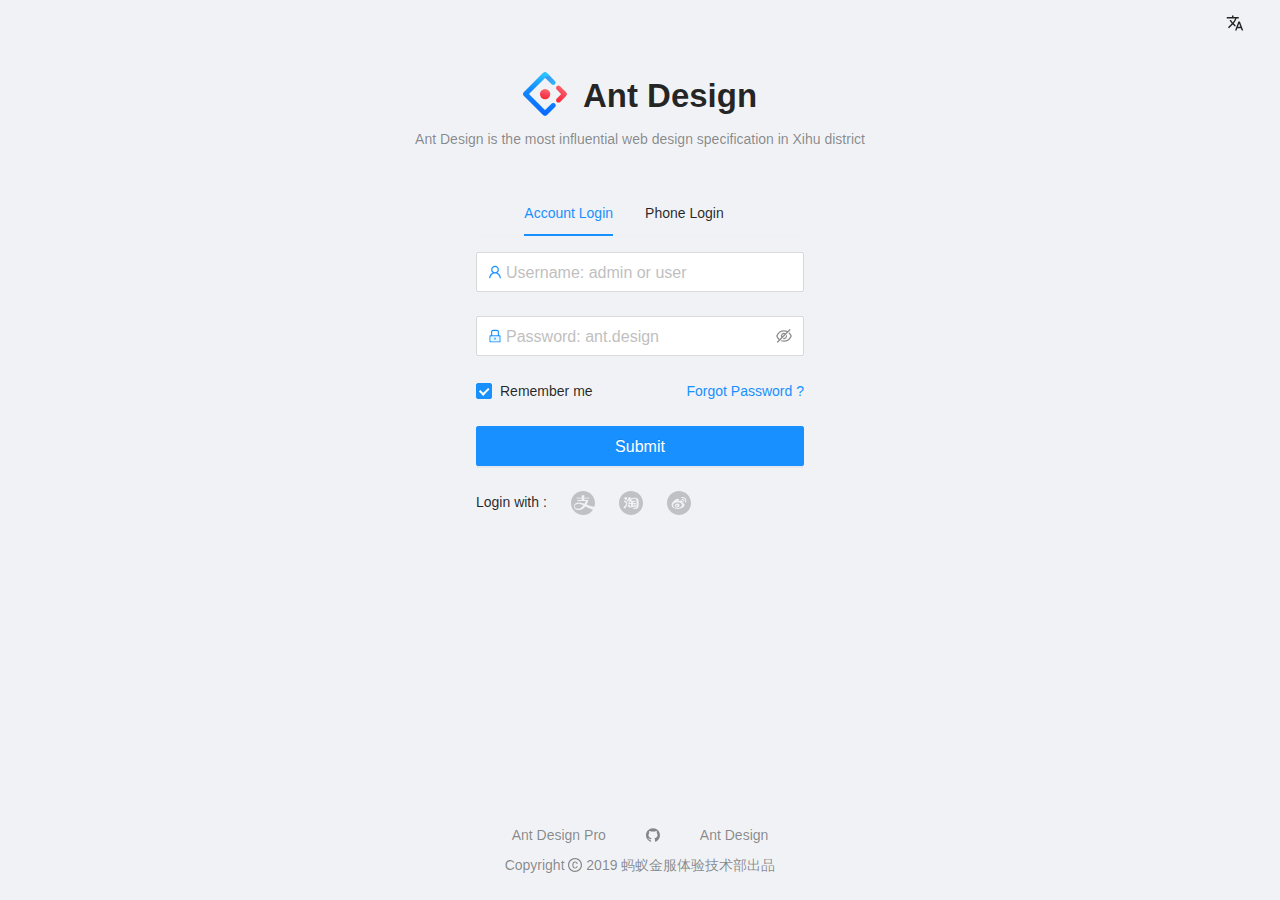
==== list/index.html @ b3211881 "save" ====
<!DOCTYPE html>
<html lang="en">
  <head>
    <meta charset="UTF-8" />
    <meta http-equiv="X-UA-Compatible" content="IE=edge" />
    <meta
      name="keywords"
      content="antd,umi,umijs,ant design,脚手架,布局, Ant Design,项目,Pro,admin,控制台,主页,开箱即用,中后台,解决方案,组件库"
    />
    <meta
      name="description"
      content="
    An out-of-box UI solution for enterprise applications as a React boilerplate."
    />
    <meta
      name="description"
      content="
      开箱即用的中台前端/设计解决方案。"
    />
    <meta
      name="viewport"
      content="width=device-width, initial-scale=1.0, maximum-scale=1.0, user-scalable=0"
    />
    <title>Ant Design Pro</title>
    <link rel="icon" href="/favicon.ico" type="image/x-icon" />
    <link rel="stylesheet" href="/umi.a75279a7.css" />
    <script>
      window.routerBase = "/";
    </script>
    <script>
      //! umi version: 3.2.28
    </script>
  </head>
  <body>
    <noscript>Out-of-the-box mid-stage front/design solution!</noscript>
    <div id="root">
      <style>
        html,
        body,
        #root {
          height: 100%;
          margin: 0;
          padding: 0;
        }
        #root {
          background-image: url("/home_bg.png");
          background-repeat: no-repeat;
          background-size: 100% auto;
        }
        .page-loading-warp {
          display: flex;
          align-items: center;
          justify-content: center;
          padding: 98px;
        }
        .ant-spin {
          position: absolute;
          display: none;
          -webkit-box-sizing: border-box;
          box-sizing: border-box;
          margin: 0;
          padding: 0;
          color: rgba(0, 0, 0, 0.65);
          color: #1890ff;
          font-size: 14px;
          font-variant: tabular-nums;
          line-height: 1.5;
          text-align: center;
          list-style: none;
          opacity: 0;
          -webkit-transition: -webkit-transform 0.3s
            cubic-bezier(0.78, 0.14, 0.15, 0.86);
          transition: -webkit-transform 0.3s
            cubic-bezier(0.78, 0.14, 0.15, 0.86);
          transition: transform 0.3s cubic-bezier(0.78, 0.14, 0.15, 0.86);
          transition: transform 0.3s cubic-bezier(0.78, 0.14, 0.15, 0.86),
            -webkit-transform 0.3s cubic-bezier(0.78, 0.14, 0.15, 0.86);
          -webkit-font-feature-settings: "tnum";
          font-feature-settings: "tnum";
        }

        .ant-spin-spinning {
          position: static;
          display: inline-block;
          opacity: 1;
        }

        .ant-spin-dot {
          position: relative;
          display: inline-block;
          width: 20px;
          height: 20px;
          font-size: 20px;
        }

        .ant-spin-dot-item {
          position: absolute;
          display: block;
          width: 9px;
          height: 9px;
          background-color: #1890ff;
          border-radius: 100%;
          -webkit-transform: scale(0.75);
          -ms-transform: scale(0.75);
          transform: scale(0.75);
          -webkit-transform-origin: 50% 50%;
          -ms-transform-origin: 50% 50%;
          transform-origin: 50% 50%;
          opacity: 0.3;
          -webkit-animation: antspinmove 1s infinite linear alternate;
          animation: antSpinMove 1s infinite linear alternate;
        }

        .ant-spin-dot-item:nth-child(1) {
          top: 0;
          left: 0;
        }

        .ant-spin-dot-item:nth-child(2) {
          top: 0;
          right: 0;
          -webkit-animation-delay: 0.4s;
          animation-delay: 0.4s;
        }

        .ant-spin-dot-item:nth-child(3) {
          right: 0;
          bottom: 0;
          -webkit-animation-delay: 0.8s;
          animation-delay: 0.8s;
        }

        .ant-spin-dot-item:nth-child(4) {
          bottom: 0;
          left: 0;
          -webkit-animation-delay: 1.2s;
          animation-delay: 1.2s;
        }

        .ant-spin-dot-spin {
          -webkit-transform: rotate(45deg);
          -ms-transform: rotate(45deg);
          transform: rotate(45deg);
          -webkit-animation: antrotate 1.2s infinite linear;
          animation: antRotate 1.2s infinite linear;
        }

        .ant-spin-lg .ant-spin-dot {
          width: 32px;
          height: 32px;
          font-size: 32px;
        }

        .ant-spin-lg .ant-spin-dot i {
          width: 14px;
          height: 14px;
        }

        @media all and (-ms-high-contrast: none), (-ms-high-contrast: active) {
          .ant-spin-blur {
            background: #fff;
            opacity: 0.5;
          }
        }

        @-webkit-keyframes antSpinMove {
          to {
            opacity: 1;
          }
        }

        @keyframes antSpinMove {
          to {
            opacity: 1;
          }
        }

        @-webkit-keyframes antRotate {
          to {
            -webkit-transform: rotate(405deg);
            transform: rotate(405deg);
          }
        }

        @keyframes antRotate {
          to {
            -webkit-transform: rotate(405deg);
            transform: rotate(405deg);
          }
        }
      </style>
      <div
        style="
          display: flex;
          flex-direction: column;
          align-items: center;
          justify-content: center;
          height: 100%;
          min-height: 420px;
        "
      >
        <img src="/pro_icon.svg" alt="logo" width="256" />
        <div class="page-loading-warp">
          <div class="ant-spin ant-spin-lg ant-spin-spinning">
            <span class="ant-spin-dot ant-spin-dot-spin"
              ><i class="ant-spin-dot-item"></i><i class="ant-spin-dot-item"></i
              ><i class="ant-spin-dot-item"></i><i class="ant-spin-dot-item"></i
            ></span>
          </div>
        </div>
        <div
          style="display: flex; align-items: center; justify-content: center"
        >
          <img
            src="https://gw.alipayobjects.com/zos/rmsportal/KDpgvguMpGfqaHPjicRK.svg"
            width="32"
            style="margin-right: 8px"
          />
          Ant Design
        </div>
      </div>
    </div>

    <script src="/umi.0ad097ff.js"></script>
  </body>
</html>
---- umi.a75279a7.css ----
[class*=ant-]::-ms-clear,[class*=ant-] input::-ms-clear,[class*=ant-] input::-ms-reveal,[class^=ant-]::-ms-clear,[class^=ant-] input::-ms-clear,[class^=ant-] input::-ms-reveal{display:none}[class*=ant-],[class*=ant-] *,[class*=ant-] :after,[class*=ant-] :before,[class^=ant-],[class^=ant-] *,[class^=ant-] :after,[class^=ant-] :before{box-sizing:border-box}body,html{width:100%;height:100%}input::-ms-clear,input::-ms-reveal{display:none}*,:after,:before{box-sizing:border-box}html{font-family:sans-serif;line-height:1.15;-webkit-text-size-adjust:100%;-ms-text-size-adjust:100%;-ms-overflow-style:scrollbar;-webkit-tap-highlight-color:rgba(0,0,0,0)}@-ms-viewport{width:device-width}body{margin:0;color:rgba(0,0,0,.85);font-size:14px;font-family:-apple-system,BlinkMacSystemFont,"Segoe UI",Roboto,"Helvetica Neue",Arial,"Noto Sans",sans-serif,"Apple Color Emoji","Segoe UI Emoji","Segoe UI Symbol","Noto Color Emoji";font-variant:tabular-nums;line-height:1.5715;background-color:#fff;font-feature-settings:"tnum","tnum"}[tabindex="-1"]:focus{outline:none!important}hr{box-sizing:content-box;height:0;overflow:visible}h1,h2,h3,h4,h5,h6{margin-top:0;margin-bottom:.5em;color:rgba(0,0,0,.85);font-weight:500}p{margin-top:0;margin-bottom:1em}abbr[data-original-title],abbr[title]{text-decoration:underline;-webkit-text-decoration:underline dotted;text-decoration:underline dotted;border-bottom:0;cursor:help}address{margin-bottom:1em;font-style:normal;line-height:inherit}input[type=number],input[type=password],input[type=text],textarea{-webkit-appearance:none}dl,ol,ul{margin-top:0;margin-bottom:1em}ol ol,ol ul,ul ol,ul ul{margin-bottom:0}dt{font-weight:500}dd{margin-bottom:.5em;margin-left:0}blockquote{margin:0 0 1em}dfn{font-style:italic}b,strong{font-weight:bolder}small{font-size:80%}sub,sup{position:relative;font-size:75%;line-height:0;vertical-align:baseline}sub{bottom:-.25em}sup{top:-.5em}a{color:#1890ff;text-decoration:none;background-color:transparent;outline:none;cursor:pointer;transition:color .3s;-webkit-text-decoration-skip:objects}a:hover{color:#40a9ff}a:active{color:#096dd9}a:active,a:hover{text-decoration:none;outline:0}a:focus{text-decoration:none;outline:0}a[disabled]{color:rgba(0,0,0,.25);cursor:not-allowed;pointer-events:none}code,kbd,pre,samp{font-size:1em;font-family:"SFMono-Regular",Consolas,"Liberation Mono",Menlo,Courier,monospace}pre{margin-top:0;margin-bottom:1em;overflow:auto}figure{margin:0 0 1em}img{vertical-align:middle;border-style:none}svg:not(:root){overflow:hidden}[role=button],a,area,button,input:not([type=range]),label,select,summary,textarea{touch-action:manipulation}table{border-collapse:collapse}caption{padding-top:.75em;padding-bottom:.3em;color:rgba(0,0,0,.45);text-align:left;caption-side:bottom}th{text-align:inherit}button,input,optgroup,select,textarea{margin:0;color:inherit;font-size:inherit;font-family:inherit;line-height:inherit}button,input{overflow:visible}button,select{text-transform:none}[type=reset],[type=submit],button,html [type=button]{-webkit-appearance:button}[type=button]::-moz-focus-inner,[type=reset]::-moz-focus-inner,[type=submit]::-moz-focus-inner,button::-moz-focus-inner{padding:0;border-style:none}input[type=checkbox],input[type=radio]{box-sizing:border-box;padding:0}input[type=date],input[type=datetime-local],input[type=month],input[type=time]{-webkit-appearance:listbox}textarea{overflow:auto;resize:vertical}fieldset{min-width:0;margin:0;padding:0;border:0}legend{display:block;width:100%;max-width:100%;margin-bottom:.5em;padding:0;color:inherit;font-size:1.5em;line-height:inherit;white-space:normal}progress{vertical-align:baseline}[type=number]::-webkit-inner-spin-button,[type=number]::-webkit-outer-spin-button{height:auto}[type=search]{outline-offset:-2px;-webkit-appearance:none}[type=search]::-webkit-search-cancel-button,[type=search]::-webkit-search-decoration{-webkit-appearance:none}::-webkit-file-upload-button{font:inherit;-webkit-appearance:button}output{display:inline-block}summary{display:list-item}template{display:none}[hidden]{display:none!important}mark{padding:.2em;background-color:#feffe6}::selection{color:#fff;background:#1890ff}.clearfix:before{display:table;content:""}.clearfix:after{display:table;clear:both;content:""}.anticon{display:inline-block;color:inherit;font-style:normal;line-height:0;text-align:center;text-transform:none;vertical-align:-.125em;text-rendering:optimizeLegibility;-webkit-font-smoothing:antialiased;-moz-osx-font-smoothing:grayscale}.anticon>*{line-height:1}.anticon svg{display:inline-block}.anticon:before{display:none}.anticon .anticon-icon{display:block}.anticon[tabindex]{cursor:pointer}.anticon-spin:before{display:inline-block;animation:loadingCircle 1s linear infinite}.anticon-spin{display:inline-block;animation:loadingCircle 1s linear infinite}.fade-appear,.fade-enter{animation-duration:.2s;animation-fill-mode:both;animation-play-state:paused}.fade-leave{animation-duration:.2s;animation-fill-mode:both;animation-play-state:paused}.fade-appear.fade-appear-active,.fade-enter.fade-enter-active{animation-name:antFadeIn;animation-play-state:running}.fade-leave.fade-leave-active{animation-name:antFadeOut;animation-play-state:running;pointer-events:none}.fade-appear,.fade-enter{opacity:0;animation-timing-function:linear}.fade-leave{animation-timing-function:linear}@keyframes antFadeIn{0%{opacity:0}to{opacity:1}}@keyframes antFadeOut{0%{opacity:1}to{opacity:0}}.move-up-appear,.move-up-enter{animation-duration:.2s;animation-fill-mode:both;animation-play-state:paused}.move-up-leave{animation-duration:.2s;animation-fill-mode:both;animation-play-state:paused}.move-up-appear.move-up-appear-active,.move-up-enter.move-up-enter-active{animation-name:antMoveUpIn;animation-play-state:running}.move-up-leave.move-up-leave-active{animation-name:antMoveUpOut;animation-play-state:running;pointer-events:none}.move-up-appear,.move-up-enter{opacity:0;animation-timing-function:cubic-bezier(.08,.82,.17,1)}.move-up-leave{animation-timing-function:cubic-bezier(.6,.04,.98,.34)}.move-down-appear,.move-down-enter{animation-duration:.2s;animation-fill-mode:both;animation-play-state:paused}.move-down-leave{animation-duration:.2s;animation-fill-mode:both;animation-play-state:paused}.move-down-appear.move-down-appear-active,.move-down-enter.move-down-enter-active{animation-name:antMoveDownIn;animation-play-state:running}.move-down-leave.move-down-leave-active{animation-name:antMoveDownOut;animation-play-state:running;pointer-events:none}.move-down-appear,.move-down-enter{opacity:0;animation-timing-function:cubic-bezier(.08,.82,.17,1)}.move-down-leave{animation-timing-function:cubic-bezier(.6,.04,.98,.34)}.move-left-appear,.move-left-enter{animation-duration:.2s;animation-fill-mode:both;animation-play-state:paused}.move-left-leave{animation-duration:.2s;animation-fill-mode:both;animation-play-state:paused}.move-left-appear.move-left-appear-active,.move-left-enter.move-left-enter-active{animation-name:antMoveLeftIn;animation-play-state:running}.move-left-leave.move-left-leave-active{animation-name:antMoveLeftOut;animation-play-state:running;pointer-events:none}.move-left-appear,.move-left-enter{opacity:0;animation-timing-function:cubic-bezier(.08,.82,.17,1)}.move-left-leave{animation-timing-function:cubic-bezier(.6,.04,.98,.34)}.move-right-appear,.move-right-enter{animation-duration:.2s;animation-fill-mode:both;animation-play-state:paused}.move-right-leave{animation-duration:.2s;animation-fill-mode:both;animation-play-state:paused}.move-right-appear.move-right-appear-active,.move-right-enter.move-right-enter-active{animation-name:antMoveRightIn;animation-play-state:running}.move-right-leave.move-right-leave-active{animation-name:antMoveRightOut;animation-play-state:running;pointer-events:none}.move-right-appear,.move-right-enter{opacity:0;animation-timing-function:cubic-bezier(.08,.82,.17,1)}.move-right-leave{animation-timing-function:cubic-bezier(.6,.04,.98,.34)}@keyframes antMoveDownIn{0%{transform:translateY(100%);transform-origin:0 0;opacity:0}to{transform:translateY(0);transform-origin:0 0;opacity:1}}@keyframes antMoveDownOut{0%{transform:translateY(0);transform-origin:0 0;opacity:1}to{transform:translateY(100%);transform-origin:0 0;opacity:0}}@keyframes antMoveLeftIn{0%{transform:translateX(-100%);transform-origin:0 0;opacity:0}to{transform:translateX(0);transform-origin:0 0;opacity:1}}@keyframes antMoveLeftOut{0%{transform:translateX(0);transform-origin:0 0;opacity:1}to{transform:translateX(-100%);transform-origin:0 0;opacity:0}}@keyframes antMoveRightIn{0%{transform:translateX(100%);transform-origin:0 0;opacity:0}to{transform:translateX(0);transform-origin:0 0;opacity:1}}@keyframes antMoveRightOut{0%{transform:translateX(0);transform-origin:0 0;opacity:1}to{transform:translateX(100%);transform-origin:0 0;opacity:0}}@keyframes antMoveUpIn{0%{transform:translateY(-100%);transform-origin:0 0;opacity:0}to{transform:translateY(0);transform-origin:0 0;opacity:1}}@keyframes antMoveUpOut{0%{transform:translateY(0);transform-origin:0 0;opacity:1}to{transform:translateY(-100%);transform-origin:0 0;opacity:0}}@keyframes loadingCircle{to{transform:rotate(1turn)}}[ant-click-animating-without-extra-node=true],[ant-click-animating=true]{position:relative}html{--antd-wave-shadow-color:#1890ff;--scroll-bar:0}.ant-click-animating-node,[ant-click-animating-without-extra-node=true]:after{position:absolute;top:0;right:0;bottom:0;left:0;display:block;border-radius:inherit;box-shadow:0 0 0 0 #1890ff;box-shadow:0 0 0 0 var(--antd-wave-shadow-color);opacity:.2;animation:fadeEffect 2s cubic-bezier(.08,.82,.17,1),waveEffect .4s cubic-bezier(.08,.82,.17,1);animation-fill-mode:forwards;content:"";pointer-events:none}@keyframes waveEffect{to{box-shadow:0 0 0 #1890ff;box-shadow:0 0 0 6px #1890ff;box-shadow:0 0 0 6px var(--antd-wave-shadow-color)}}@keyframes fadeEffect{to{opacity:0}}.slide-up-appear,.slide-up-enter{animation-duration:.2s;animation-fill-mode:both;animation-play-state:paused}.slide-up-leave{animation-duration:.2s;animation-fill-mode:both;animation-play-state:paused}.slide-up-appear.slide-up-appear-active,.slide-up-enter.slide-up-enter-active{animation-name:antSlideUpIn;animation-play-state:running}.slide-up-leave.slide-up-leave-active{animation-name:antSlideUpOut;animation-play-state:running;pointer-events:none}.slide-up-appear,.slide-up-enter{opacity:0;animation-timing-function:cubic-bezier(.23,1,.32,1)}.slide-up-leave{animation-timing-function:cubic-bezier(.755,.05,.855,.06)}.slide-down-appear,.slide-down-enter{animation-duration:.2s;animation-fill-mode:both;animation-play-state:paused}.slide-down-leave{animation-duration:.2s;animation-fill-mode:both;animation-play-state:paused}.slide-down-appear.slide-down-appear-active,.slide-down-enter.slide-down-enter-active{animation-name:antSlideDownIn;animation-play-state:running}.slide-down-leave.slide-down-leave-active{animation-name:antSlideDownOut;animation-play-state:running;pointer-events:none}.slide-down-appear,.slide-down-enter{opacity:0;animation-timing-function:cubic-bezier(.23,1,.32,1)}.slide-down-leave{animation-timing-function:cubic-bezier(.755,.05,.855,.06)}.slide-left-appear,.slide-left-enter{animation-duration:.2s;animation-fill-mode:both;animation-play-state:paused}.slide-left-leave{animation-duration:.2s;animation-fill-mode:both;animation-play-state:paused}.slide-left-appear.slide-left-appear-active,.slide-left-enter.slide-left-enter-active{animation-name:antSlideLeftIn;animation-play-state:running}.slide-left-leave.slide-left-leave-active{animation-name:antSlideLeftOut;animation-play-state:running;pointer-events:none}.slide-left-appear,.slide-left-enter{opacity:0;animation-timing-function:cubic-bezier(.23,1,.32,1)}.slide-left-leave{animation-timing-function:cubic-bezier(.755,.05,.855,.06)}.slide-right-appear,.slide-right-enter{animation-duration:.2s;animation-fill-mode:both;animation-play-state:paused}.slide-right-leave{animation-duration:.2s;animation-fill-mode:both;animation-play-state:paused}.slide-right-appear.slide-right-appear-active,.slide-right-enter.slide-right-enter-active{animation-name:antSlideRightIn;animation-play-state:running}.slide-right-leave.slide-right-leave-active{animation-name:antSlideRightOut;animation-play-state:running;pointer-events:none}.slide-right-appear,.slide-right-enter{opacity:0;animation-timing-function:cubic-bezier(.23,1,.32,1)}.slide-right-leave{animation-timing-function:cubic-bezier(.755,.05,.855,.06)}@keyframes antSlideUpIn{0%{transform:scaleY(.8);transform-origin:0 0;opacity:0}to{transform:scaleY(1);transform-origin:0 0;opacity:1}}@keyframes antSlideUpOut{0%{transform:scaleY(1);transform-origin:0 0;opacity:1}to{transform:scaleY(.8);transform-origin:0 0;opacity:0}}@keyframes antSlideDownIn{0%{transform:scaleY(.8);transform-origin:100% 100%;opacity:0}to{transform:scaleY(1);transform-origin:100% 100%;opacity:1}}@keyframes antSlideDownOut{0%{transform:scaleY(1);transform-origin:100% 100%;opacity:1}to{transform:scaleY(.8);transform-origin:100% 100%;opacity:0}}@keyframes antSlideLeftIn{0%{transform:scaleX(.8);transform-origin:0 0;opacity:0}to{transform:scaleX(1);transform-origin:0 0;opacity:1}}@keyframes antSlideLeftOut{0%{transform:scaleX(1);transform-origin:0 0;opacity:1}to{transform:scaleX(.8);transform-origin:0 0;opacity:0}}@keyframes antSlideRightIn{0%{transform:scaleX(.8);transform-origin:100% 0;opacity:0}to{transform:scaleX(1);transform-origin:100% 0;opacity:1}}@keyframes antSlideRightOut{0%{transform:scaleX(1);transform-origin:100% 0;opacity:1}to{transform:scaleX(.8);transform-origin:100% 0;opacity:0}}.zoom-appear,.zoom-enter{animation-duration:.2s;animation-fill-mode:both;animation-play-state:paused}.zoom-leave{animation-duration:.2s;animation-fill-mode:both;animation-play-state:paused}.zoom-appear.zoom-appear-active,.zoom-enter.zoom-enter-active{animation-name:antZoomIn;animation-play-state:running}.zoom-leave.zoom-leave-active{animation-name:antZoomOut;animation-play-state:running;pointer-events:none}.zoom-appear,.zoom-enter{transform:scale(0);opacity:0;animation-timing-function:cubic-bezier(.08,.82,.17,1)}.zoom-appear-prepare,.zoom-enter-prepare{transform:none}.zoom-leave{animation-timing-function:cubic-bezier(.78,.14,.15,.86)}.zoom-big-appear,.zoom-big-enter{animation-duration:.2s;animation-fill-mode:both;animation-play-state:paused}.zoom-big-leave{animation-duration:.2s;animation-fill-mode:both;animation-play-state:paused}.zoom-big-appear.zoom-big-appear-active,.zoom-big-enter.zoom-big-enter-active{animation-name:antZoomBigIn;animation-play-state:running}.zoom-big-leave.zoom-big-leave-active{animation-name:antZoomBigOut;animation-play-state:running;pointer-events:none}.zoom-big-appear,.zoom-big-enter{transform:scale(0);opacity:0;animation-timing-function:cubic-bezier(.08,.82,.17,1)}.zoom-big-appear-prepare,.zoom-big-enter-prepare{transform:none}.zoom-big-leave{animation-timing-function:cubic-bezier(.78,.14,.15,.86)}.zoom-big-fast-appear,.zoom-big-fast-enter{animation-duration:.1s;animation-fill-mode:both;animation-play-state:paused}.zoom-big-fast-leave{animation-duration:.1s;animation-fill-mode:both;animation-play-state:paused}.zoom-big-fast-appear.zoom-big-fast-appear-active,.zoom-big-fast-enter.zoom-big-fast-enter-active{animation-name:antZoomBigIn;animation-play-state:running}.zoom-big-fast-leave.zoom-big-fast-leave-active{animation-name:antZoomBigOut;animation-play-state:running;pointer-events:none}.zoom-big-fast-appear,.zoom-big-fast-enter{transform:scale(0);opacity:0;animation-timing-function:cubic-bezier(.08,.82,.17,1)}.zoom-big-fast-appear-prepare,.zoom-big-fast-enter-prepare{transform:none}.zoom-big-fast-leave{animation-timing-function:cubic-bezier(.78,.14,.15,.86)}.zoom-up-appear,.zoom-up-enter{animation-duration:.2s;animation-fill-mode:both;animation-play-state:paused}.zoom-up-leave{animation-duration:.2s;animation-fill-mode:both;animation-play-state:paused}.zoom-up-appear.zoom-up-appear-active,.zoom-up-enter.zoom-up-enter-active{animation-name:antZoomUpIn;animation-play-state:running}.zoom-up-leave.zoom-up-leave-active{animation-name:antZoomUpOut;animation-play-state:running;pointer-events:none}.zoom-up-appear,.zoom-up-enter{transform:scale(0);opacity:0;animation-timing-function:cubic-bezier(.08,.82,.17,1)}.zoom-up-appear-prepare,.zoom-up-enter-prepare{transform:none}.zoom-up-leave{animation-timing-function:cubic-bezier(.78,.14,.15,.86)}.zoom-down-appear,.zoom-down-enter{animation-duration:.2s;animation-fill-mode:both;animation-play-state:paused}.zoom-down-leave{animation-duration:.2s;animation-fill-mode:both;animation-play-state:paused}.zoom-down-appear.zoom-down-appear-active,.zoom-down-enter.zoom-down-enter-active{animation-name:antZoomDownIn;animation-play-state:running}.zoom-down-leave.zoom-down-leave-active{animation-name:antZoomDownOut;animation-play-state:running;pointer-events:none}.zoom-down-appear,.zoom-down-enter{transform:scale(0);opacity:0;animation-timing-function:cubic-bezier(.08,.82,.17,1)}.zoom-down-appear-prepare,.zoom-down-enter-prepare{transform:none}.zoom-down-leave{animation-timing-function:cubic-bezier(.78,.14,.15,.86)}.zoom-left-appear,.zoom-left-enter{animation-duration:.2s;animation-fill-mode:both;animation-play-state:paused}.zoom-left-leave{animation-duration:.2s;animation-fill-mode:both;animation-play-state:paused}.zoom-left-appear.zoom-left-appear-active,.zoom-left-enter.zoom-left-enter-active{animation-name:antZoomLeftIn;animation-play-state:running}.zoom-left-leave.zoom-left-leave-active{animation-name:antZoomLeftOut;animation-play-state:running;pointer-events:none}.zoom-left-appear,.zoom-left-enter{transform:scale(0);opacity:0;animation-timing-function:cubic-bezier(.08,.82,.17,1)}.zoom-left-appear-prepare,.zoom-left-enter-prepare{transform:none}.zoom-left-leave{animation-timing-function:cubic-bezier(.78,.14,.15,.86)}.zoom-right-appear,.zoom-right-enter{animation-duration:.2s;animation-fill-mode:both;animation-play-state:paused}.zoom-right-leave{animation-duration:.2s;animation-fill-mode:both;animation-play-state:paused}.zoom-right-appear.zoom-right-appear-active,.zoom-right-enter.zoom-right-enter-active{animation-name:antZoomRightIn;animation-play-state:running}.zoom-right-leave.zoom-right-leave-active{animation-name:antZoomRightOut;animation-play-state:running;pointer-events:none}.zoom-right-appear,.zoom-right-enter{transform:scale(0);opacity:0;animation-timing-function:cubic-bezier(.08,.82,.17,1)}.zoom-right-appear-prepare,.zoom-right-enter-prepare{transform:none}.zoom-right-leave{animation-timing-function:cubic-bezier(.78,.14,.15,.86)}@keyframes antZoomIn{0%{transform:scale(.2);opacity:0}to{transform:scale(1);opacity:1}}@keyframes antZoomOut{0%{transform:scale(1)}to{transform:scale(.2);opacity:0}}@keyframes antZoomBigIn{0%{transform:scale(.8);opacity:0}to{transform:scale(1);opacity:1}}@keyframes antZoomBigOut{0%{transform:scale(1)}to{transform:scale(.8);opacity:0}}@keyframes antZoomUpIn{0%{transform:scale(.8);transform-origin:50% 0;opacity:0}to{transform:scale(1);transform-origin:50% 0}}@keyframes antZoomUpOut{0%{transform:scale(1);transform-origin:50% 0}to{transform:scale(.8);transform-origin:50% 0;opacity:0}}@keyframes antZoomLeftIn{0%{transform:scale(.8);transform-origin:0 50%;opacity:0}to{transform:scale(1);transform-origin:0 50%}}@keyframes antZoomLeftOut{0%{transform:scale(1);transform-origin:0 50%}to{transform:scale(.8);transform-origin:0 50%;opacity:0}}@keyframes antZoomRightIn{0%{transform:scale(.8);transform-origin:100% 50%;opacity:0}to{transform:scale(1);transform-origin:100% 50%}}@keyframes antZoomRightOut{0%{transform:scale(1);transform-origin:100% 50%}to{transform:scale(.8);transform-origin:100% 50%;opacity:0}}@keyframes antZoomDownIn{0%{transform:scale(.8);transform-origin:50% 100%;opacity:0}to{transform:scale(1);transform-origin:50% 100%}}@keyframes antZoomDownOut{0%{transform:scale(1);transform-origin:50% 100%}to{transform:scale(.8);transform-origin:50% 100%;opacity:0}}.ant-motion-collapse-legacy{overflow:hidden}.ant-motion-collapse-legacy-active{transition:height .2s cubic-bezier(.645,.045,.355,1),opacity .2s cubic-bezier(.645,.045,.355,1)!important}.ant-motion-collapse{overflow:hidden;transition:height .2s cubic-bezier(.645,.045,.355,1),opacity .2s cubic-bezier(.645,.045,.355,1)!important}.ant-btn{line-height:1.5715;position:relative;display:inline-block;font-weight:400;white-space:nowrap;text-align:center;background-image:none;box-shadow:0 2px 0 rgba(0,0,0,.015);cursor:pointer;transition:all .3s cubic-bezier(.645,.045,.355,1);-webkit-user-select:none;-moz-user-select:none;-ms-user-select:none;user-select:none;touch-action:manipulation;height:32px;padding:4px 15px;font-size:14px;border-radius:2px;color:rgba(0,0,0,.85);background:#fff;border:1px solid #d9d9d9}.ant-btn>.anticon{line-height:1}.ant-btn,.ant-btn:active,.ant-btn:focus{outline:0}.ant-btn:not([disabled]):hover{text-decoration:none}.ant-btn:not([disabled]):active{outline:0;box-shadow:none}.ant-btn[disabled]{cursor:not-allowed}.ant-btn[disabled]>*{pointer-events:none}.ant-btn-lg{height:40px;padding:6.4px 15px;font-size:16px;border-radius:2px}.ant-btn-sm{height:24px;padding:0 7px;font-size:14px;border-radius:2px}.ant-btn>a:only-child{color:currentColor}.ant-btn>a:only-child:after{position:absolute;top:0;right:0;bottom:0;left:0;background:transparent;content:""}.ant-btn:focus,.ant-btn:hover{color:#40a9ff;background:#fff;border-color:#40a9ff}.ant-btn:focus>a:only-child,.ant-btn:hover>a:only-child{color:currentColor}.ant-btn:focus>a:only-child:after,.ant-btn:hover>a:only-child:after{position:absolute;top:0;right:0;bottom:0;left:0;background:transparent;content:""}.ant-btn:active{color:#096dd9;background:#fff;border-color:#096dd9}.ant-btn:active>a:only-child{color:currentColor}.ant-btn:active>a:only-child:after{position:absolute;top:0;right:0;bottom:0;left:0;background:transparent;content:""}.ant-btn[disabled],.ant-btn[disabled]:active,.ant-btn[disabled]:focus,.ant-btn[disabled]:hover{color:rgba(0,0,0,.25);background:#f5f5f5;border-color:#d9d9d9;text-shadow:none;box-shadow:none}.ant-btn[disabled]:active>a:only-child,.ant-btn[disabled]:focus>a:only-child,.ant-btn[disabled]:hover>a:only-child,.ant-btn[disabled]>a:only-child{color:currentColor}.ant-btn[disabled]:active>a:only-child:after,.ant-btn[disabled]:focus>a:only-child:after,.ant-btn[disabled]:hover>a:only-child:after,.ant-btn[disabled]>a:only-child:after{position:absolute;top:0;right:0;bottom:0;left:0;background:transparent;content:""}.ant-btn:active,.ant-btn:focus,.ant-btn:hover{text-decoration:none;background:#fff}.ant-btn>span{display:inline-block}.ant-btn-primary{color:#fff;background:#1890ff;border-color:#1890ff;text-shadow:0 -1px 0 rgba(0,0,0,.12);box-shadow:0 2px 0 rgba(0,0,0,.045)}.ant-btn-primary>a:only-child{color:currentColor}.ant-btn-primary>a:only-child:after{position:absolute;top:0;right:0;bottom:0;left:0;background:transparent;content:""}.ant-btn-primary:focus,.ant-btn-primary:hover{color:#fff;background:#40a9ff;border-color:#40a9ff}.ant-btn-primary:focus>a:only-child,.ant-btn-primary:hover>a:only-child{color:currentColor}.ant-btn-primary:focus>a:only-child:after,.ant-btn-primary:hover>a:only-child:after{position:absolute;top:0;right:0;bottom:0;left:0;background:transparent;content:""}.ant-btn-primary:active{color:#fff;background:#096dd9;border-color:#096dd9}.ant-btn-primary:active>a:only-child{color:currentColor}.ant-btn-primary:active>a:only-child:after{position:absolute;top:0;right:0;bottom:0;left:0;background:transparent;content:""}.ant-btn-primary[disabled],.ant-btn-primary[disabled]:active,.ant-btn-primary[disabled]:focus,.ant-btn-primary[disabled]:hover{color:rgba(0,0,0,.25);background:#f5f5f5;border-color:#d9d9d9;text-shadow:none;box-shadow:none}.ant-btn-primary[disabled]:active>a:only-child,.ant-btn-primary[disabled]:focus>a:only-child,.ant-btn-primary[disabled]:hover>a:only-child,.ant-btn-primary[disabled]>a:only-child{color:currentColor}.ant-btn-primary[disabled]:active>a:only-child:after,.ant-btn-primary[disabled]:focus>a:only-child:after,.ant-btn-primary[disabled]:hover>a:only-child:after,.ant-btn-primary[disabled]>a:only-child:after{position:absolute;top:0;right:0;bottom:0;left:0;background:transparent;content:""}.ant-btn-group .ant-btn-primary:not(:first-child):not(:last-child){border-right-color:#40a9ff;border-left-color:#40a9ff}.ant-btn-group .ant-btn-primary:not(:first-child):not(:last-child):disabled{border-color:#d9d9d9}.ant-btn-group .ant-btn-primary:first-child:not(:last-child){border-right-color:#40a9ff}.ant-btn-group .ant-btn-primary:first-child:not(:last-child)[disabled]{border-right-color:#d9d9d9}.ant-btn-group .ant-btn-primary+.ant-btn-primary,.ant-btn-group .ant-btn-primary:last-child:not(:first-child){border-left-color:#40a9ff}.ant-btn-group .ant-btn-primary+.ant-btn-primary[disabled],.ant-btn-group .ant-btn-primary:last-child:not(:first-child)[disabled]{border-left-color:#d9d9d9}.ant-btn-ghost{color:rgba(0,0,0,.85);background:transparent;border-color:#d9d9d9}.ant-btn-ghost>a:only-child{color:currentColor}.ant-btn-ghost>a:only-child:after{position:absolute;top:0;right:0;bottom:0;left:0;background:transparent;content:""}.ant-btn-ghost:focus,.ant-btn-ghost:hover{color:#40a9ff;background:transparent;border-color:#40a9ff}.ant-btn-ghost:focus>a:only-child,.ant-btn-ghost:hover>a:only-child{color:currentColor}.ant-btn-ghost:focus>a:only-child:after,.ant-btn-ghost:hover>a:only-child:after{position:absolute;top:0;right:0;bottom:0;left:0;background:transparent;content:""}.ant-btn-ghost:active{color:#096dd9;background:transparent;border-color:#096dd9}.ant-btn-ghost:active>a:only-child{color:currentColor}.ant-btn-ghost:active>a:only-child:after{position:absolute;top:0;right:0;bottom:0;left:0;background:transparent;content:""}.ant-btn-ghost[disabled],.ant-btn-ghost[disabled]:active,.ant-btn-ghost[disabled]:focus,.ant-btn-ghost[disabled]:hover{color:rgba(0,0,0,.25);background:#f5f5f5;border-color:#d9d9d9;text-shadow:none;box-shadow:none}.ant-btn-ghost[disabled]:active>a:only-child,.ant-btn-ghost[disabled]:focus>a:only-child,.ant-btn-ghost[disabled]:hover>a:only-child,.ant-btn-ghost[disabled]>a:only-child{color:currentColor}.ant-btn-ghost[disabled]:active>a:only-child:after,.ant-btn-ghost[disabled]:focus>a:only-child:after,.ant-btn-ghost[disabled]:hover>a:only-child:after,.ant-btn-ghost[disabled]>a:only-child:after{position:absolute;top:0;right:0;bottom:0;left:0;background:transparent;content:""}.ant-btn-dashed{color:rgba(0,0,0,.85);background:#fff;border-color:#d9d9d9;border-style:dashed}.ant-btn-dashed>a:only-child{color:currentColor}.ant-btn-dashed>a:only-child:after{position:absolute;top:0;right:0;bottom:0;left:0;background:transparent;content:""}.ant-btn-dashed:focus,.ant-btn-dashed:hover{color:#40a9ff;background:#fff;border-color:#40a9ff}.ant-btn-dashed:focus>a:only-child,.ant-btn-dashed:hover>a:only-child{color:currentColor}.ant-btn-dashed:focus>a:only-child:after,.ant-btn-dashed:hover>a:only-child:after{position:absolute;top:0;right:0;bottom:0;left:0;background:transparent;content:""}.ant-btn-dashed:active{color:#096dd9;background:#fff;border-color:#096dd9}.ant-btn-dashed:active>a:only-child{color:currentColor}.ant-btn-dashed:active>a:only-child:after{position:absolute;top:0;right:0;bottom:0;left:0;background:transparent;content:""}.ant-btn-dashed[disabled],.ant-btn-dashed[disabled]:active,.ant-btn-dashed[disabled]:focus,.ant-btn-dashed[disabled]:hover{color:rgba(0,0,0,.25);background:#f5f5f5;border-color:#d9d9d9;text-shadow:none;box-shadow:none}.ant-btn-dashed[disabled]:active>a:only-child,.ant-btn-dashed[disabled]:focus>a:only-child,.ant-btn-dashed[disabled]:hover>a:only-child,.ant-btn-dashed[disabled]>a:only-child{color:currentColor}.ant-btn-dashed[disabled]:active>a:only-child:after,.ant-btn-dashed[disabled]:focus>a:only-child:after,.ant-btn-dashed[disabled]:hover>a:only-child:after,.ant-btn-dashed[disabled]>a:only-child:after{position:absolute;top:0;right:0;bottom:0;left:0;background:transparent;content:""}.ant-btn-danger{color:#fff;background:#ff4d4f;border-color:#ff4d4f;text-shadow:0 -1px 0 rgba(0,0,0,.12);box-shadow:0 2px 0 rgba(0,0,0,.045)}.ant-btn-danger>a:only-child{color:currentColor}.ant-btn-danger>a:only-child:after{position:absolute;top:0;right:0;bottom:0;left:0;background:transparent;content:""}.ant-btn-danger:focus,.ant-btn-danger:hover{color:#fff;background:#ff7875;border-color:#ff7875}.ant-btn-danger:focus>a:only-child,.ant-btn-danger:hover>a:only-child{color:currentColor}.ant-btn-danger:focus>a:only-child:after,.ant-btn-danger:hover>a:only-child:after{position:absolute;top:0;right:0;bottom:0;left:0;background:transparent;content:""}.ant-btn-danger:active{color:#fff;background:#d9363e;border-color:#d9363e}.ant-btn-danger:active>a:only-child{color:currentColor}.ant-btn-danger:active>a:only-child:after{position:absolute;top:0;right:0;bottom:0;left:0;background:transparent;content:""}.ant-btn-danger[disabled],.ant-btn-danger[disabled]:active,.ant-btn-danger[disabled]:focus,.ant-btn-danger[disabled]:hover{color:rgba(0,0,0,.25);background:#f5f5f5;border-color:#d9d9d9;text-shadow:none;box-shadow:none}.ant-btn-danger[disabled]:active>a:only-child,.ant-btn-danger[disabled]:focus>a:only-child,.ant-btn-danger[disabled]:hover>a:only-child,.ant-btn-danger[disabled]>a:only-child{color:currentColor}.ant-btn-danger[disabled]:active>a:only-child:after,.ant-btn-danger[disabled]:focus>a:only-child:after,.ant-btn-danger[disabled]:hover>a:only-child:after,.ant-btn-danger[disabled]>a:only-child:after{position:absolute;top:0;right:0;bottom:0;left:0;background:transparent;content:""}.ant-btn-link{color:#1890ff;background:transparent;border-color:transparent;box-shadow:none}.ant-btn-link>a:only-child{color:currentColor}.ant-btn-link>a:only-child:after{position:absolute;top:0;right:0;bottom:0;left:0;background:transparent;content:""}.ant-btn-link:focus,.ant-btn-link:hover{color:#40a9ff;background:transparent;border-color:#40a9ff}.ant-btn-link:focus>a:only-child,.ant-btn-link:hover>a:only-child{color:currentColor}.ant-btn-link:focus>a:only-child:after,.ant-btn-link:hover>a:only-child:after{position:absolute;top:0;right:0;bottom:0;left:0;background:transparent;content:""}.ant-btn-link:active{color:#096dd9;background:transparent;border-color:#096dd9}.ant-btn-link:active>a:only-child{color:currentColor}.ant-btn-link:active>a:only-child:after{position:absolute;top:0;right:0;bottom:0;left:0;background:transparent;content:""}.ant-btn-link[disabled],.ant-btn-link[disabled]:active,.ant-btn-link[disabled]:focus,.ant-btn-link[disabled]:hover{background:#f5f5f5;border-color:#d9d9d9}.ant-btn-link:hover{background:transparent}.ant-btn-link:active,.ant-btn-link:focus,.ant-btn-link:hover{border-color:transparent}.ant-btn-link[disabled],.ant-btn-link[disabled]:active,.ant-btn-link[disabled]:focus,.ant-btn-link[disabled]:hover{color:rgba(0,0,0,.25);background:transparent;border-color:transparent;text-shadow:none;box-shadow:none}.ant-btn-link[disabled]:active>a:only-child,.ant-btn-link[disabled]:focus>a:only-child,.ant-btn-link[disabled]:hover>a:only-child,.ant-btn-link[disabled]>a:only-child{color:currentColor}.ant-btn-link[disabled]:active>a:only-child:after,.ant-btn-link[disabled]:focus>a:only-child:after,.ant-btn-link[disabled]:hover>a:only-child:after,.ant-btn-link[disabled]>a:only-child:after{position:absolute;top:0;right:0;bottom:0;left:0;background:transparent;content:""}.ant-btn-text{color:rgba(0,0,0,.85);background:transparent;border-color:transparent;box-shadow:none}.ant-btn-text>a:only-child{color:currentColor}.ant-btn-text>a:only-child:after{position:absolute;top:0;right:0;bottom:0;left:0;background:transparent;content:""}.ant-btn-text:focus,.ant-btn-text:hover{color:#40a9ff;background:transparent;border-color:#40a9ff}.ant-btn-text:focus>a:only-child,.ant-btn-text:hover>a:only-child{color:currentColor}.ant-btn-text:focus>a:only-child:after,.ant-btn-text:hover>a:only-child:after{position:absolute;top:0;right:0;bottom:0;left:0;background:transparent;content:""}.ant-btn-text:active{color:#096dd9;background:transparent;border-color:#096dd9}.ant-btn-text:active>a:only-child{color:currentColor}.ant-btn-text:active>a:only-child:after{position:absolute;top:0;right:0;bottom:0;left:0;background:transparent;content:""}.ant-btn-text[disabled],.ant-btn-text[disabled]:active,.ant-btn-text[disabled]:focus,.ant-btn-text[disabled]:hover{background:#f5f5f5;border-color:#d9d9d9}.ant-btn-text:focus,.ant-btn-text:hover{color:rgba(0,0,0,.85);background:rgba(0,0,0,.018);border-color:transparent}.ant-btn-text:active{color:rgba(0,0,0,.85);background:rgba(0,0,0,.028);border-color:transparent}.ant-btn-text[disabled],.ant-btn-text[disabled]:active,.ant-btn-text[disabled]:focus,.ant-btn-text[disabled]:hover{color:rgba(0,0,0,.25);background:transparent;border-color:transparent;text-shadow:none;box-shadow:none}.ant-btn-text[disabled]:active>a:only-child,.ant-btn-text[disabled]:focus>a:only-child,.ant-btn-text[disabled]:hover>a:only-child,.ant-btn-text[disabled]>a:only-child{color:currentColor}.ant-btn-text[disabled]:active>a:only-child:after,.ant-btn-text[disabled]:focus>a:only-child:after,.ant-btn-text[disabled]:hover>a:only-child:after,.ant-btn-text[disabled]>a:only-child:after{position:absolute;top:0;right:0;bottom:0;left:0;background:transparent;content:""}.ant-btn-dangerous{color:#ff4d4f;background:#fff;border-color:#ff4d4f}.ant-btn-dangerous>a:only-child{color:currentColor}.ant-btn-dangerous>a:only-child:after{position:absolute;top:0;right:0;bottom:0;left:0;background:transparent;content:""}.ant-btn-dangerous:focus,.ant-btn-dangerous:hover{color:#ff7875;background:#fff;border-color:#ff7875}.ant-btn-dangerous:focus>a:only-child,.ant-btn-dangerous:hover>a:only-child{color:currentColor}.ant-btn-dangerous:focus>a:only-child:after,.ant-btn-dangerous:hover>a:only-child:after{position:absolute;top:0;right:0;bottom:0;left:0;background:transparent;content:""}.ant-btn-dangerous:active{color:#d9363e;background:#fff;border-color:#d9363e}.ant-btn-dangerous:active>a:only-child{color:currentColor}.ant-btn-dangerous:active>a:only-child:after{position:absolute;top:0;right:0;bottom:0;left:0;background:transparent;content:""}.ant-btn-dangerous[disabled],.ant-btn-dangerous[disabled]:active,.ant-btn-dangerous[disabled]:focus,.ant-btn-dangerous[disabled]:hover{color:rgba(0,0,0,.25);background:#f5f5f5;border-color:#d9d9d9;text-shadow:none;box-shadow:none}.ant-btn-dangerous[disabled]:active>a:only-child,.ant-btn-dangerous[disabled]:focus>a:only-child,.ant-btn-dangerous[disabled]:hover>a:only-child,.ant-btn-dangerous[disabled]>a:only-child{color:currentColor}.ant-btn-dangerous[disabled]:active>a:only-child:after,.ant-btn-dangerous[disabled]:focus>a:only-child:after,.ant-btn-dangerous[disabled]:hover>a:only-child:after,.ant-btn-dangerous[disabled]>a:only-child:after{position:absolute;top:0;right:0;bottom:0;left:0;background:transparent;content:""}.ant-btn-dangerous.ant-btn-primary{color:#fff;background:#ff4d4f;border-color:#ff4d4f;text-shadow:0 -1px 0 rgba(0,0,0,.12);box-shadow:0 2px 0 rgba(0,0,0,.045)}.ant-btn-dangerous.ant-btn-primary>a:only-child{color:currentColor}.ant-btn-dangerous.ant-btn-primary>a:only-child:after{position:absolute;top:0;right:0;bottom:0;left:0;background:transparent;content:""}.ant-btn-dangerous.ant-btn-primary:focus,.ant-btn-dangerous.ant-btn-primary:hover{color:#fff;background:#ff7875;border-color:#ff7875}.ant-btn-dangerous.ant-btn-primary:focus>a:only-child,.ant-btn-dangerous.ant-btn-primary:hover>a:only-child{color:currentColor}.ant-btn-dangerous.ant-btn-primary:focus>a:only-child:after,.ant-btn-dangerous.ant-btn-primary:hover>a:only-child:after{position:absolute;top:0;right:0;bottom:0;left:0;background:transparent;content:""}.ant-btn-dangerous.ant-btn-primary:active{color:#fff;background:#d9363e;border-color:#d9363e}.ant-btn-dangerous.ant-btn-primary:active>a:only-child{color:currentColor}.ant-btn-dangerous.ant-btn-primary:active>a:only-child:after{position:absolute;top:0;right:0;bottom:0;left:0;background:transparent;content:""}.ant-btn-dangerous.ant-btn-primary[disabled],.ant-btn-dangerous.ant-btn-primary[disabled]:active,.ant-btn-dangerous.ant-btn-primary[disabled]:focus,.ant-btn-dangerous.ant-btn-primary[disabled]:hover{color:rgba(0,0,0,.25);background:#f5f5f5;border-color:#d9d9d9;text-shadow:none;box-shadow:none}.ant-btn-dangerous.ant-btn-primary[disabled]:active>a:only-child,.ant-btn-dangerous.ant-btn-primary[disabled]:focus>a:only-child,.ant-btn-dangerous.ant-btn-primary[disabled]:hover>a:only-child,.ant-btn-dangerous.ant-btn-primary[disabled]>a:only-child{color:currentColor}.ant-btn-dangerous.ant-btn-primary[disabled]:active>a:only-child:after,.ant-btn-dangerous.ant-btn-primary[disabled]:focus>a:only-child:after,.ant-btn-dangerous.ant-btn-primary[disabled]:hover>a:only-child:after,.ant-btn-dangerous.ant-btn-primary[disabled]>a:only-child:after{position:absolute;top:0;right:0;bottom:0;left:0;background:transparent;content:""}.ant-btn-dangerous.ant-btn-link{color:#ff4d4f;background:transparent;border-color:transparent;box-shadow:none}.ant-btn-dangerous.ant-btn-link>a:only-child{color:currentColor}.ant-btn-dangerous.ant-btn-link>a:only-child:after{position:absolute;top:0;right:0;bottom:0;left:0;background:transparent;content:""}.ant-btn-dangerous.ant-btn-link:focus,.ant-btn-dangerous.ant-btn-link:hover{color:#40a9ff;border-color:#40a9ff}.ant-btn-dangerous.ant-btn-link:active{color:#096dd9;border-color:#096dd9}.ant-btn-dangerous.ant-btn-link[disabled],.ant-btn-dangerous.ant-btn-link[disabled]:active,.ant-btn-dangerous.ant-btn-link[disabled]:focus,.ant-btn-dangerous.ant-btn-link[disabled]:hover{background:#f5f5f5;border-color:#d9d9d9}.ant-btn-dangerous.ant-btn-link:focus,.ant-btn-dangerous.ant-btn-link:hover{color:#ff7875;background:transparent;border-color:transparent}.ant-btn-dangerous.ant-btn-link:focus>a:only-child,.ant-btn-dangerous.ant-btn-link:hover>a:only-child{color:currentColor}.ant-btn-dangerous.ant-btn-link:focus>a:only-child:after,.ant-btn-dangerous.ant-btn-link:hover>a:only-child:after{position:absolute;top:0;right:0;bottom:0;left:0;background:transparent;content:""}.ant-btn-dangerous.ant-btn-link:active{color:#d9363e;background:transparent;border-color:transparent}.ant-btn-dangerous.ant-btn-link:active>a:only-child{color:currentColor}.ant-btn-dangerous.ant-btn-link:active>a:only-child:after{position:absolute;top:0;right:0;bottom:0;left:0;background:transparent;content:""}.ant-btn-dangerous.ant-btn-link[disabled],.ant-btn-dangerous.ant-btn-link[disabled]:active,.ant-btn-dangerous.ant-btn-link[disabled]:focus,.ant-btn-dangerous.ant-btn-link[disabled]:hover{color:rgba(0,0,0,.25);background:transparent;border-color:transparent;text-shadow:none;box-shadow:none}.ant-btn-dangerous.ant-btn-link[disabled]:active>a:only-child,.ant-btn-dangerous.ant-btn-link[disabled]:focus>a:only-child,.ant-btn-dangerous.ant-btn-link[disabled]:hover>a:only-child,.ant-btn-dangerous.ant-btn-link[disabled]>a:only-child{color:currentColor}.ant-btn-dangerous.ant-btn-link[disabled]:active>a:only-child:after,.ant-btn-dangerous.ant-btn-link[disabled]:focus>a:only-child:after,.ant-btn-dangerous.ant-btn-link[disabled]:hover>a:only-child:after,.ant-btn-dangerous.ant-btn-link[disabled]>a:only-child:after{position:absolute;top:0;right:0;bottom:0;left:0;background:transparent;content:""}.ant-btn-dangerous.ant-btn-text{color:#ff4d4f;background:transparent;border-color:transparent;box-shadow:none}.ant-btn-dangerous.ant-btn-text>a:only-child{color:currentColor}.ant-btn-dangerous.ant-btn-text>a:only-child:after{position:absolute;top:0;right:0;bottom:0;left:0;background:transparent;content:""}.ant-btn-dangerous.ant-btn-text:focus,.ant-btn-dangerous.ant-btn-text:hover{color:#40a9ff;background:transparent;border-color:#40a9ff}.ant-btn-dangerous.ant-btn-text:active{color:#096dd9;background:transparent;border-color:#096dd9}.ant-btn-dangerous.ant-btn-text[disabled],.ant-btn-dangerous.ant-btn-text[disabled]:active,.ant-btn-dangerous.ant-btn-text[disabled]:focus,.ant-btn-dangerous.ant-btn-text[disabled]:hover{background:#f5f5f5;border-color:#d9d9d9}.ant-btn-dangerous.ant-btn-text:focus,.ant-btn-dangerous.ant-btn-text:hover{color:#ff7875;background:rgba(0,0,0,.018);border-color:transparent}.ant-btn-dangerous.ant-btn-text:focus>a:only-child,.ant-btn-dangerous.ant-btn-text:hover>a:only-child{color:currentColor}.ant-btn-dangerous.ant-btn-text:focus>a:only-child:after,.ant-btn-dangerous.ant-btn-text:hover>a:only-child:after{position:absolute;top:0;right:0;bottom:0;left:0;background:transparent;content:""}.ant-btn-dangerous.ant-btn-text:active{color:#d9363e;background:rgba(0,0,0,.028);border-color:transparent}.ant-btn-dangerous.ant-btn-text:active>a:only-child{color:currentColor}.ant-btn-dangerous.ant-btn-text:active>a:only-child:after{position:absolute;top:0;right:0;bottom:0;left:0;background:transparent;content:""}.ant-btn-dangerous.ant-btn-text[disabled],.ant-btn-dangerous.ant-btn-text[disabled]:active,.ant-btn-dangerous.ant-btn-text[disabled]:focus,.ant-btn-dangerous.ant-btn-text[disabled]:hover{color:rgba(0,0,0,.25);background:transparent;border-color:transparent;text-shadow:none;box-shadow:none}.ant-btn-dangerous.ant-btn-text[disabled]:active>a:only-child,.ant-btn-dangerous.ant-btn-text[disabled]:focus>a:only-child,.ant-btn-dangerous.ant-btn-text[disabled]:hover>a:only-child,.ant-btn-dangerous.ant-btn-text[disabled]>a:only-child{color:currentColor}.ant-btn-dangerous.ant-btn-text[disabled]:active>a:only-child:after,.ant-btn-dangerous.ant-btn-text[disabled]:focus>a:only-child:after,.ant-btn-dangerous.ant-btn-text[disabled]:hover>a:only-child:after,.ant-btn-dangerous.ant-btn-text[disabled]>a:only-child:after{position:absolute;top:0;right:0;bottom:0;left:0;background:transparent;content:""}.ant-btn-icon-only{width:32px;height:32px;padding:2.4px 0;font-size:16px;border-radius:2px;vertical-align:-1px}.ant-btn-icon-only>*{font-size:16px}.ant-btn-icon-only.ant-btn-lg{width:40px;height:40px;padding:4.9px 0;font-size:18px;border-radius:2px}.ant-btn-icon-only.ant-btn-lg>*{font-size:18px}.ant-btn-icon-only.ant-btn-sm{width:24px;height:24px;padding:0;font-size:14px;border-radius:2px}.ant-btn-icon-only.ant-btn-sm>*{font-size:14px}.ant-btn-round{height:32px;padding:4px 16px;font-size:14px;border-radius:32px}.ant-btn-round.ant-btn-lg{height:40px;padding:6.4px 20px;font-size:16px;border-radius:40px}.ant-btn-round.ant-btn-sm{height:24px;padding:0 12px;font-size:14px;border-radius:24px}.ant-btn-round.ant-btn-icon-only{width:auto}.ant-btn-circle{min-width:32px;padding-right:0;padding-left:0;text-align:center;border-radius:50%}.ant-btn-circle.ant-btn-lg{min-width:40px;border-radius:50%}.ant-btn-circle.ant-btn-sm{min-width:24px;border-radius:50%}.ant-btn:before{position:absolute;top:-1px;right:-1px;bottom:-1px;left:-1px;z-index:1;display:none;background:#fff;border-radius:inherit;opacity:.35;transition:opacity .2s;content:"";pointer-events:none}.ant-btn .anticon{transition:margin-left .3s cubic-bezier(.645,.045,.355,1)}.ant-btn .anticon.anticon-minus>svg,.ant-btn .anticon.anticon-plus>svg{shape-rendering:optimizeSpeed}.ant-btn.ant-btn-loading{position:relative}.ant-btn.ant-btn-loading:not([disabled]){pointer-events:none}.ant-btn.ant-btn-loading:before{display:block}.ant-btn>.ant-btn-loading-icon{transition:all .3s cubic-bezier(.645,.045,.355,1)}.ant-btn>.ant-btn-loading-icon .anticon{padding-right:8px;animation:none}.ant-btn>.ant-btn-loading-icon .anticon svg{animation:loadingCircle 1s linear infinite}.ant-btn-group{position:relative;display:inline-flex}.ant-btn-group>.ant-btn,.ant-btn-group>span>.ant-btn{position:relative}.ant-btn-group>.ant-btn:active,.ant-btn-group>.ant-btn:focus,.ant-btn-group>.ant-btn:hover,.ant-btn-group>span>.ant-btn:active,.ant-btn-group>span>.ant-btn:focus,.ant-btn-group>span>.ant-btn:hover{z-index:2}.ant-btn-group>.ant-btn[disabled],.ant-btn-group>span>.ant-btn[disabled]{z-index:0}.ant-btn-group .ant-btn-icon-only{font-size:14px}.ant-btn-group-lg>.ant-btn,.ant-btn-group-lg>span>.ant-btn{height:40px;padding:6.4px 15px;font-size:16px;border-radius:0}.ant-btn-group-lg .ant-btn.ant-btn-icon-only{width:40px;height:40px;padding-right:0;padding-left:0}.ant-btn-group-sm>.ant-btn,.ant-btn-group-sm>span>.ant-btn{height:24px;padding:0 7px;font-size:14px;border-radius:0}.ant-btn-group-sm>.ant-btn>.anticon,.ant-btn-group-sm>span>.ant-btn>.anticon{font-size:14px}.ant-btn-group-sm .ant-btn.ant-btn-icon-only{width:24px;height:24px;padding-right:0;padding-left:0}.ant-btn+.ant-btn-group,.ant-btn-group+.ant-btn,.ant-btn-group+.ant-btn-group,.ant-btn-group .ant-btn+.ant-btn,.ant-btn-group .ant-btn+span,.ant-btn-group>span+span,.ant-btn-group span+.ant-btn{margin-left:-1px}.ant-btn-group .ant-btn-primary+.ant-btn:not(.ant-btn-primary):not([disabled]){border-left-color:transparent}.ant-btn-group .ant-btn{border-radius:0}.ant-btn-group>.ant-btn:first-child,.ant-btn-group>span:first-child>.ant-btn{margin-left:0}.ant-btn-group>.ant-btn:only-child{border-radius:2px}.ant-btn-group>span:only-child>.ant-btn{border-radius:2px}.ant-btn-group>.ant-btn:first-child:not(:last-child),.ant-btn-group>span:first-child:not(:last-child)>.ant-btn{border-top-left-radius:2px;border-bottom-left-radius:2px}.ant-btn-group>.ant-btn:last-child:not(:first-child),.ant-btn-group>span:last-child:not(:first-child)>.ant-btn{border-top-right-radius:2px;border-bottom-right-radius:2px}.ant-btn-group-sm>.ant-btn:only-child{border-radius:2px}.ant-btn-group-sm>span:only-child>.ant-btn{border-radius:2px}.ant-btn-group-sm>.ant-btn:first-child:not(:last-child),.ant-btn-group-sm>span:first-child:not(:last-child)>.ant-btn{border-top-left-radius:2px;border-bottom-left-radius:2px}.ant-btn-group-sm>.ant-btn:last-child:not(:first-child),.ant-btn-group-sm>span:last-child:not(:first-child)>.ant-btn{border-top-right-radius:2px;border-bottom-right-radius:2px}.ant-btn-group>.ant-btn-group{float:left}.ant-btn-group>.ant-btn-group:not(:first-child):not(:last-child)>.ant-btn{border-radius:0}.ant-btn-group>.ant-btn-group:first-child:not(:last-child)>.ant-btn:last-child{padding-right:8px;border-top-right-radius:0;border-bottom-right-radius:0}.ant-btn-group>.ant-btn-group:last-child:not(:first-child)>.ant-btn:first-child{padding-left:8px;border-top-left-radius:0;border-bottom-left-radius:0}.ant-btn-group-rtl.ant-btn+.ant-btn-group,.ant-btn-group-rtl.ant-btn-group+.ant-btn,.ant-btn-group-rtl.ant-btn-group+.ant-btn-group,.ant-btn-group-rtl.ant-btn-group .ant-btn+.ant-btn,.ant-btn-group-rtl.ant-btn-group .ant-btn+span,.ant-btn-group-rtl.ant-btn-group>span+span,.ant-btn-group-rtl.ant-btn-group span+.ant-btn,.ant-btn-rtl.ant-btn+.ant-btn-group,.ant-btn-rtl.ant-btn-group+.ant-btn,.ant-btn-rtl.ant-btn-group+.ant-btn-group,.ant-btn-rtl.ant-btn-group .ant-btn+.ant-btn,.ant-btn-rtl.ant-btn-group .ant-btn+span,.ant-btn-rtl.ant-btn-group>span+span,.ant-btn-rtl.ant-btn-group span+.ant-btn{margin-right:-1px;margin-left:auto}.ant-btn-group.ant-btn-group-rtl{direction:rtl}.ant-btn-group-rtl.ant-btn-group>.ant-btn:first-child:not(:last-child),.ant-btn-group-rtl.ant-btn-group>span:first-child:not(:last-child)>.ant-btn{border-top-left-radius:0;border-top-right-radius:2px;border-bottom-right-radius:2px;border-bottom-left-radius:0}.ant-btn-group-rtl.ant-btn-group>.ant-btn:last-child:not(:first-child),.ant-btn-group-rtl.ant-btn-group>span:last-child:not(:first-child)>.ant-btn{border-top-left-radius:2px;border-top-right-radius:0;border-bottom-right-radius:0;border-bottom-left-radius:2px}.ant-btn-group-rtl.ant-btn-group-sm>.ant-btn:first-child:not(:last-child),.ant-btn-group-rtl.ant-btn-group-sm>span:first-child:not(:last-child)>.ant-btn{border-top-left-radius:0;border-top-right-radius:2px;border-bottom-right-radius:2px;border-bottom-left-radius:0}.ant-btn-group-rtl.ant-btn-group-sm>.ant-btn:last-child:not(:first-child),.ant-btn-group-rtl.ant-btn-group-sm>span:last-child:not(:first-child)>.ant-btn{border-top-left-radius:2px;border-top-right-radius:0;border-bottom-right-radius:0;border-bottom-left-radius:2px}.ant-btn:active>span,.ant-btn:focus>span{position:relative}.ant-btn>.anticon+span,.ant-btn>span+.anticon{margin-left:8px}.ant-btn-background-ghost{color:#fff;background:transparent!important;border-color:#fff}.ant-btn-background-ghost.ant-btn-primary{color:#1890ff;background:transparent;border-color:#1890ff;text-shadow:none}.ant-btn-background-ghost.ant-btn-primary>a:only-child{color:currentColor}.ant-btn-background-ghost.ant-btn-primary>a:only-child:after{position:absolute;top:0;right:0;bottom:0;left:0;background:transparent;content:""}.ant-btn-background-ghost.ant-btn-primary:focus,.ant-btn-background-ghost.ant-btn-primary:hover{color:#40a9ff;background:transparent;border-color:#40a9ff}.ant-btn-background-ghost.ant-btn-primary:focus>a:only-child,.ant-btn-background-ghost.ant-btn-primary:hover>a:only-child{color:currentColor}.ant-btn-background-ghost.ant-btn-primary:focus>a:only-child:after,.ant-btn-background-ghost.ant-btn-primary:hover>a:only-child:after{position:absolute;top:0;right:0;bottom:0;left:0;background:transparent;content:""}.ant-btn-background-ghost.ant-btn-primary:active{color:#096dd9;background:transparent;border-color:#096dd9}.ant-btn-background-ghost.ant-btn-primary:active>a:only-child{color:currentColor}.ant-btn-background-ghost.ant-btn-primary:active>a:only-child:after{position:absolute;top:0;right:0;bottom:0;left:0;background:transparent;content:""}.ant-btn-background-ghost.ant-btn-primary[disabled],.ant-btn-background-ghost.ant-btn-primary[disabled]:active,.ant-btn-background-ghost.ant-btn-primary[disabled]:focus,.ant-btn-background-ghost.ant-btn-primary[disabled]:hover{color:rgba(0,0,0,.25);background:#f5f5f5;border-color:#d9d9d9;text-shadow:none;box-shadow:none}.ant-btn-background-ghost.ant-btn-primary[disabled]:active>a:only-child,.ant-btn-background-ghost.ant-btn-primary[disabled]:focus>a:only-child,.ant-btn-background-ghost.ant-btn-primary[disabled]:hover>a:only-child,.ant-btn-background-ghost.ant-btn-primary[disabled]>a:only-child{color:currentColor}.ant-btn-background-ghost.ant-btn-primary[disabled]:active>a:only-child:after,.ant-btn-background-ghost.ant-btn-primary[disabled]:focus>a:only-child:after,.ant-btn-background-ghost.ant-btn-primary[disabled]:hover>a:only-child:after,.ant-btn-background-ghost.ant-btn-primary[disabled]>a:only-child:after{position:absolute;top:0;right:0;bottom:0;left:0;background:transparent;content:""}.ant-btn-background-ghost.ant-btn-danger{color:#ff4d4f;background:transparent;border-color:#ff4d4f;text-shadow:none}.ant-btn-background-ghost.ant-btn-danger>a:only-child{color:currentColor}.ant-btn-background-ghost.ant-btn-danger>a:only-child:after{position:absolute;top:0;right:0;bottom:0;left:0;background:transparent;content:""}.ant-btn-background-ghost.ant-btn-danger:focus,.ant-btn-background-ghost.ant-btn-danger:hover{color:#ff7875;background:transparent;border-color:#ff7875}.ant-btn-background-ghost.ant-btn-danger:focus>a:only-child,.ant-btn-background-ghost.ant-btn-danger:hover>a:only-child{color:currentColor}.ant-btn-background-ghost.ant-btn-danger:focus>a:only-child:after,.ant-btn-background-ghost.ant-btn-danger:hover>a:only-child:after{position:absolute;top:0;right:0;bottom:0;left:0;background:transparent;content:""}.ant-btn-background-ghost.ant-btn-danger:active{color:#d9363e;background:transparent;border-color:#d9363e}.ant-btn-background-ghost.ant-btn-danger:active>a:only-child{color:currentColor}.ant-btn-background-ghost.ant-btn-danger:active>a:only-child:after{position:absolute;top:0;right:0;bottom:0;left:0;background:transparent;content:""}.ant-btn-background-ghost.ant-btn-danger[disabled],.ant-btn-background-ghost.ant-btn-danger[disabled]:active,.ant-btn-background-ghost.ant-btn-danger[disabled]:focus,.ant-btn-background-ghost.ant-btn-danger[disabled]:hover{color:rgba(0,0,0,.25);background:#f5f5f5;border-color:#d9d9d9;text-shadow:none;box-shadow:none}.ant-btn-background-ghost.ant-btn-danger[disabled]:active>a:only-child,.ant-btn-background-ghost.ant-btn-danger[disabled]:focus>a:only-child,.ant-btn-background-ghost.ant-btn-danger[disabled]:hover>a:only-child,.ant-btn-background-ghost.ant-btn-danger[disabled]>a:only-child{color:currentColor}.ant-btn-background-ghost.ant-btn-danger[disabled]:active>a:only-child:after,.ant-btn-background-ghost.ant-btn-danger[disabled]:focus>a:only-child:after,.ant-btn-background-ghost.ant-btn-danger[disabled]:hover>a:only-child:after,.ant-btn-background-ghost.ant-btn-danger[disabled]>a:only-child:after{position:absolute;top:0;right:0;bottom:0;left:0;background:transparent;content:""}.ant-btn-background-ghost.ant-btn-dangerous{color:#ff4d4f;background:transparent;border-color:#ff4d4f;text-shadow:none}.ant-btn-background-ghost.ant-btn-dangerous>a:only-child{color:currentColor}.ant-btn-background-ghost.ant-btn-dangerous>a:only-child:after{position:absolute;top:0;right:0;bottom:0;left:0;background:transparent;content:""}.ant-btn-background-ghost.ant-btn-dangerous:focus,.ant-btn-background-ghost.ant-btn-dangerous:hover{color:#ff7875;background:transparent;border-color:#ff7875}.ant-btn-background-ghost.ant-btn-dangerous:focus>a:only-child,.ant-btn-background-ghost.ant-btn-dangerous:hover>a:only-child{color:currentColor}.ant-btn-background-ghost.ant-btn-dangerous:focus>a:only-child:after,.ant-btn-background-ghost.ant-btn-dangerous:hover>a:only-child:after{position:absolute;top:0;right:0;bottom:0;left:0;background:transparent;content:""}.ant-btn-background-ghost.ant-btn-dangerous:active{color:#d9363e;background:transparent;border-color:#d9363e}.ant-btn-background-ghost.ant-btn-dangerous:active>a:only-child{color:currentColor}.ant-btn-background-ghost.ant-btn-dangerous:active>a:only-child:after{position:absolute;top:0;right:0;bottom:0;left:0;background:transparent;content:""}.ant-btn-background-ghost.ant-btn-dangerous[disabled],.ant-btn-background-ghost.ant-btn-dangerous[disabled]:active,.ant-btn-background-ghost.ant-btn-dangerous[disabled]:focus,.ant-btn-background-ghost.ant-btn-dangerous[disabled]:hover{color:rgba(0,0,0,.25);background:#f5f5f5;border-color:#d9d9d9;text-shadow:none;box-shadow:none}.ant-btn-background-ghost.ant-btn-dangerous[disabled]:active>a:only-child,.ant-btn-background-ghost.ant-btn-dangerous[disabled]:focus>a:only-child,.ant-btn-background-ghost.ant-btn-dangerous[disabled]:hover>a:only-child,.ant-btn-background-ghost.ant-btn-dangerous[disabled]>a:only-child{color:currentColor}.ant-btn-background-ghost.ant-btn-dangerous[disabled]:active>a:only-child:after,.ant-btn-background-ghost.ant-btn-dangerous[disabled]:focus>a:only-child:after,.ant-btn-background-ghost.ant-btn-dangerous[disabled]:hover>a:only-child:after,.ant-btn-background-ghost.ant-btn-dangerous[disabled]>a:only-child:after{position:absolute;top:0;right:0;bottom:0;left:0;background:transparent;content:""}.ant-btn-background-ghost.ant-btn-dangerous.ant-btn-link{color:#ff4d4f;background:transparent;border-color:transparent;text-shadow:none}.ant-btn-background-ghost.ant-btn-dangerous.ant-btn-link>a:only-child{color:currentColor}.ant-btn-background-ghost.ant-btn-dangerous.ant-btn-link>a:only-child:after{position:absolute;top:0;right:0;bottom:0;left:0;background:transparent;content:""}.ant-btn-background-ghost.ant-btn-dangerous.ant-btn-link:focus,.ant-btn-background-ghost.ant-btn-dangerous.ant-btn-link:hover{color:#ff7875;background:transparent;border-color:transparent}.ant-btn-background-ghost.ant-btn-dangerous.ant-btn-link:focus>a:only-child,.ant-btn-background-ghost.ant-btn-dangerous.ant-btn-link:hover>a:only-child{color:currentColor}.ant-btn-background-ghost.ant-btn-dangerous.ant-btn-link:focus>a:only-child:after,.ant-btn-background-ghost.ant-btn-dangerous.ant-btn-link:hover>a:only-child:after{position:absolute;top:0;right:0;bottom:0;left:0;background:transparent;content:""}.ant-btn-background-ghost.ant-btn-dangerous.ant-btn-link:active{color:#d9363e;background:transparent;border-color:transparent}.ant-btn-background-ghost.ant-btn-dangerous.ant-btn-link:active>a:only-child{color:currentColor}.ant-btn-background-ghost.ant-btn-dangerous.ant-btn-link:active>a:only-child:after{position:absolute;top:0;right:0;bottom:0;left:0;background:transparent;content:""}.ant-btn-background-ghost.ant-btn-dangerous.ant-btn-link[disabled],.ant-btn-background-ghost.ant-btn-dangerous.ant-btn-link[disabled]:active,.ant-btn-background-ghost.ant-btn-dangerous.ant-btn-link[disabled]:focus,.ant-btn-background-ghost.ant-btn-dangerous.ant-btn-link[disabled]:hover{color:rgba(0,0,0,.25);background:#f5f5f5;border-color:#d9d9d9;text-shadow:none;box-shadow:none}.ant-btn-background-ghost.ant-btn-dangerous.ant-btn-link[disabled]:active>a:only-child,.ant-btn-background-ghost.ant-btn-dangerous.ant-btn-link[disabled]:focus>a:only-child,.ant-btn-background-ghost.ant-btn-dangerous.ant-btn-link[disabled]:hover>a:only-child,.ant-btn-background-ghost.ant-btn-dangerous.ant-btn-link[disabled]>a:only-child{color:currentColor}.ant-btn-background-ghost.ant-btn-dangerous.ant-btn-link[disabled]:active>a:only-child:after,.ant-btn-background-ghost.ant-btn-dangerous.ant-btn-link[disabled]:focus>a:only-child:after,.ant-btn-background-ghost.ant-btn-dangerous.ant-btn-link[disabled]:hover>a:only-child:after,.ant-btn-background-ghost.ant-btn-dangerous.ant-btn-link[disabled]>a:only-child:after{position:absolute;top:0;right:0;bottom:0;left:0;background:transparent;content:""}.ant-btn-two-chinese-chars:first-letter{letter-spacing:.34em}.ant-btn-two-chinese-chars>:not(.anticon){margin-right:-.34em;letter-spacing:.34em}.ant-btn-block{width:100%}.ant-btn:empty{display:inline-block;width:0;visibility:hidden;content:"\a0"}a.ant-btn{padding-top:.1px;line-height:30px}a.ant-btn-lg{line-height:38px}a.ant-btn-sm{line-height:22px}.ant-btn-rtl{direction:rtl}.ant-btn-group-rtl.ant-btn-group .ant-btn-primary+.ant-btn-primary,.ant-btn-group-rtl.ant-btn-group .ant-btn-primary:last-child:not(:first-child){border-right-color:#40a9ff;border-left-color:#d9d9d9}.ant-btn-group-rtl.ant-btn-group .ant-btn-primary+.ant-btn-primary[disabled],.ant-btn-group-rtl.ant-btn-group .ant-btn-primary:last-child:not(:first-child)[disabled]{border-right-color:#d9d9d9;border-left-color:#40a9ff}.ant-btn-rtl.ant-btn>.ant-btn-loading-icon .anticon{padding-right:0;padding-left:8px}.ant-btn>.ant-btn-loading-icon:only-child .anticon{padding-right:0;padding-left:0}.ant-btn-rtl.ant-btn>.anticon+span,.ant-btn-rtl.ant-btn>span+.anticon{margin-right:8px;margin-left:0}.ant-notification{box-sizing:border-box;padding:0;color:rgba(0,0,0,.85);font-size:14px;font-variant:tabular-nums;line-height:1.5715;list-style:none;font-feature-settings:"tnum","tnum";position:fixed;z-index:1010;margin:0 24px 0 0}.ant-notification-bottomLeft,.ant-notification-topLeft{margin-right:0;margin-left:24px}.ant-notification-bottomLeft .ant-notification-fade-appear.ant-notification-fade-appear-active,.ant-notification-bottomLeft .ant-notification-fade-enter.ant-notification-fade-enter-active,.ant-notification-topLeft .ant-notification-fade-appear.ant-notification-fade-appear-active,.ant-notification-topLeft .ant-notification-fade-enter.ant-notification-fade-enter-active{animation-name:NotificationLeftFadeIn}.ant-notification-close-icon{font-size:14px;cursor:pointer}.ant-notification-hook-holder,.ant-notification-notice{position:relative;width:384px;max-width:calc(100vw - 48px);margin-bottom:16px;margin-left:auto;overflow:hidden;word-wrap:break-word;background:#fff;border-radius:2px;box-shadow:0 3px 6px -4px rgba(0,0,0,.12),0 6px 16px 0 rgba(0,0,0,.08),0 9px 28px 8px rgba(0,0,0,.05)}.ant-notification-bottomLeft .ant-notification-hook-holder,.ant-notification-bottomLeft .ant-notification-notice,.ant-notification-topLeft .ant-notification-hook-holder,.ant-notification-topLeft .ant-notification-notice{margin-right:auto;margin-left:0}.ant-notification-hook-holder>.ant-notification-notice{margin-bottom:0;box-shadow:none}.ant-notification-notice{padding:16px 24px;line-height:1.5715}.ant-notification-notice-message{margin-bottom:8px;color:rgba(0,0,0,.85);font-size:16px;line-height:24px}.ant-notification-notice-message-single-line-auto-margin{display:block;width:calc(264px - 100%);max-width:4px;background-color:transparent;pointer-events:none}.ant-notification-notice-message-single-line-auto-margin:before{display:block;content:""}.ant-notification-notice-description{font-size:14px}.ant-notification-notice-closable .ant-notification-notice-message{padding-right:24px}.ant-notification-notice-with-icon .ant-notification-notice-message{margin-bottom:4px;margin-left:48px;font-size:16px}.ant-notification-notice-with-icon .ant-notification-notice-description{margin-left:48px;font-size:14px}.ant-notification-notice-icon{position:absolute;margin-left:4px;font-size:24px;line-height:24px}.anticon.ant-notification-notice-icon-success{color:#52c41a}.anticon.ant-notification-notice-icon-info{color:#1890ff}.anticon.ant-notification-notice-icon-warning{color:#faad14}.anticon.ant-notification-notice-icon-error{color:#ff4d4f}.ant-notification-notice-close{position:absolute;top:16px;right:22px;color:rgba(0,0,0,.45);outline:none}.ant-notification-notice-close:hover{color:rgba(0,0,0,.67)}.ant-notification-notice-btn{float:right;margin-top:16px}.ant-notification .notification-fade-effect{animation-duration:.24s;animation-timing-function:cubic-bezier(.645,.045,.355,1);animation-fill-mode:both}.ant-notification-fade-appear,.ant-notification-fade-enter{opacity:0;animation-duration:.24s;animation-timing-function:cubic-bezier(.645,.045,.355,1);animation-fill-mode:both;animation-play-state:paused}.ant-notification-fade-leave{animation-duration:.24s;animation-timing-function:cubic-bezier(.645,.045,.355,1);animation-fill-mode:both;animation-duration:.2s;animation-play-state:paused}.ant-notification-fade-appear.ant-notification-fade-appear-active,.ant-notification-fade-enter.ant-notification-fade-enter-active{animation-name:NotificationFadeIn;animation-play-state:running}.ant-notification-fade-leave.ant-notification-fade-leave-active{animation-name:NotificationFadeOut;animation-play-state:running}@keyframes NotificationFadeIn{0%{left:384px;opacity:0}to{left:0;opacity:1}}@keyframes NotificationLeftFadeIn{0%{right:384px;opacity:0}to{right:0;opacity:1}}@keyframes NotificationFadeOut{0%{max-height:150px;margin-bottom:16px;padding-top:16px;padding-bottom:16px;opacity:1}to{max-height:0;margin-bottom:0;padding-top:0;padding-bottom:0;opacity:0}}.ant-notification-rtl{direction:rtl}.ant-notification-rtl .ant-notification-notice-closable .ant-notification-notice-message{padding-right:0;padding-left:24px}.ant-notification-rtl .ant-notification-notice-with-icon .ant-notification-notice-message{margin-right:48px;margin-left:0}.ant-notification-rtl .ant-notification-notice-with-icon .ant-notification-notice-description{margin-right:48px;margin-left:0}.ant-notification-rtl .ant-notification-notice-icon{margin-right:4px;margin-left:0}.ant-notification-rtl .ant-notification-notice-close{right:auto;left:22px}.ant-notification-rtl .ant-notification-notice-btn{float:left}.ant-message{box-sizing:border-box;margin:0;padding:0;color:rgba(0,0,0,.85);font-size:14px;font-variant:tabular-nums;line-height:1.5715;list-style:none;font-feature-settings:"tnum","tnum";position:fixed;top:8px;left:0;z-index:1010;width:100%;pointer-events:none}.ant-message-notice{padding:8px;text-align:center}.ant-message-notice-content{display:inline-block;padding:10px 16px;background:#fff;border-radius:2px;box-shadow:0 3px 6px -4px rgba(0,0,0,.12),0 6px 16px 0 rgba(0,0,0,.08),0 9px 28px 8px rgba(0,0,0,.05);pointer-events:all}.ant-message-success .anticon{color:#52c41a}.ant-message-error .anticon{color:#ff4d4f}.ant-message-warning .anticon{color:#faad14}.ant-message-info .anticon,.ant-message-loading .anticon{color:#1890ff}.ant-message .anticon{position:relative;top:1px;margin-right:8px;font-size:16px}.ant-message-notice.move-up-leave.move-up-leave-active{animation-name:MessageMoveOut;animation-duration:.3s}@keyframes MessageMoveOut{0%{max-height:150px;padding:8px;opacity:1}to{max-height:0;padding:0;opacity:0}}.ant-message-rtl{direction:rtl}.ant-message-rtl span{direction:rtl}.ant-message-rtl .anticon{margin-right:0;margin-left:8px}.ant-result{padding:48px 32px}.ant-result-success .ant-result-icon>.anticon{color:#52c41a}.ant-result-error .ant-result-icon>.anticon{color:#ff4d4f}.ant-result-info .ant-result-icon>.anticon{color:#1890ff}.ant-result-warning .ant-result-icon>.anticon{color:#faad14}.ant-result-image{width:250px;height:295px;margin:auto}.ant-result-icon{margin-bottom:24px;text-align:center}.ant-result-icon>.anticon{font-size:72px}.ant-result-title{color:rgba(0,0,0,.85);font-size:24px;line-height:1.8;text-align:center}.ant-result-subtitle{color:rgba(0,0,0,.45);font-size:14px;line-height:1.6;text-align:center}.ant-result-extra{margin:24px 0 0;text-align:center}.ant-result-extra>*{margin-right:8px}.ant-result-extra>:last-child{margin-right:0}.ant-result-content{margin-top:24px;padding:24px 40px;background-color:#fafafa}.ant-result-rtl{direction:rtl}.ant-result-rtl .ant-result-extra>*{margin-right:0;margin-left:8px}.ant-result-rtl .ant-result-extra>:last-child{margin-left:0}.ant-spin{box-sizing:border-box;margin:0;padding:0;color:rgba(0,0,0,.85);font-size:14px;font-variant:tabular-nums;line-height:1.5715;list-style:none;font-feature-settings:"tnum","tnum";position:absolute;display:none;color:#1890ff;text-align:center;vertical-align:middle;opacity:0;transition:transform .3s cubic-bezier(.78,.14,.15,.86)}.ant-spin-spinning{position:static;display:inline-block;opacity:1}.ant-spin-nested-loading{position:relative}.ant-spin-nested-loading>div>.ant-spin{position:absolute;top:0;left:0;z-index:4;display:block;width:100%;height:100%;max-height:400px}.ant-spin-nested-loading>div>.ant-spin .ant-spin-dot{position:absolute;top:50%;left:50%;margin:-10px}.ant-spin-nested-loading>div>.ant-spin .ant-spin-text{position:absolute;top:50%;width:100%;padding-top:5px;text-shadow:0 1px 2px #fff}.ant-spin-nested-loading>div>.ant-spin.ant-spin-show-text .ant-spin-dot{margin-top:-20px}.ant-spin-nested-loading>div>.ant-spin-sm .ant-spin-dot{margin:-7px}.ant-spin-nested-loading>div>.ant-spin-sm .ant-spin-text{padding-top:2px}.ant-spin-nested-loading>div>.ant-spin-sm.ant-spin-show-text .ant-spin-dot{margin-top:-17px}.ant-spin-nested-loading>div>.ant-spin-lg .ant-spin-dot{margin:-16px}.ant-spin-nested-loading>div>.ant-spin-lg .ant-spin-text{padding-top:11px}.ant-spin-nested-loading>div>.ant-spin-lg.ant-spin-show-text .ant-spin-dot{margin-top:-26px}.ant-spin-container{position:relative;transition:opacity .3s}.ant-spin-container:after{position:absolute;top:0;right:0;bottom:0;left:0;z-index:10;display:none\9;width:100%;height:100%;background:#fff;opacity:0;transition:all .3s;content:"";pointer-events:none}.ant-spin-blur{clear:both;overflow:hidden;opacity:.5;-webkit-user-select:none;-moz-user-select:none;-ms-user-select:none;user-select:none;pointer-events:none}.ant-spin-blur:after{opacity:.4;pointer-events:auto}.ant-spin-tip{color:rgba(0,0,0,.45)}.ant-spin-dot{position:relative;display:inline-block;font-size:20px;width:1em;height:1em}.ant-spin-dot-item{position:absolute;display:block;width:9px;height:9px;background-color:#1890ff;border-radius:100%;transform:scale(.75);transform-origin:50% 50%;opacity:.3;animation:antSpinMove 1s linear infinite alternate}.ant-spin-dot-item:first-child{top:0;left:0}.ant-spin-dot-item:nth-child(2){top:0;right:0;animation-delay:.4s}.ant-spin-dot-item:nth-child(3){right:0;bottom:0;animation-delay:.8s}.ant-spin-dot-item:nth-child(4){bottom:0;left:0;animation-delay:1.2s}.ant-spin-dot-spin{transform:rotate(45deg);animation:antRotate 1.2s linear infinite}.ant-spin-sm .ant-spin-dot{font-size:14px}.ant-spin-sm .ant-spin-dot i{width:6px;height:6px}.ant-spin-lg .ant-spin-dot{font-size:32px}.ant-spin-lg .ant-spin-dot i{width:14px;height:14px}.ant-spin.ant-spin-show-text .ant-spin-text{display:block}@media (-ms-high-contrast:active),(-ms-high-contrast:none){.ant-spin-blur{background:#fff;opacity:.5}}@keyframes antSpinMove{to{opacity:1}}@keyframes antRotate{to{transform:rotate(405deg)}}.ant-spin-rtl{direction:rtl}.ant-spin-rtl .ant-spin-dot-spin{transform:rotate(-45deg);animation-name:antRotateRtl}@keyframes antRotateRtl{to{transform:rotate(-405deg)}}.ant-menu-item-danger.ant-menu-item{color:#ff4d4f}.ant-menu-item-danger.ant-menu-item-active,.ant-menu-item-danger.ant-menu-item:hover{color:#ff4d4f}.ant-menu-item-danger.ant-menu-item:active{background:#fff1f0}.ant-menu-item-danger.ant-menu-item-selected{color:#ff4d4f}.ant-menu-item-danger.ant-menu-item-selected>a,.ant-menu-item-danger.ant-menu-item-selected>a:hover{color:#ff4d4f}.ant-menu:not(.ant-menu-horizontal) .ant-menu-item-danger.ant-menu-item-selected{background-color:#fff1f0}.ant-menu-inline .ant-menu-item-danger.ant-menu-item:after{border-right-color:#ff4d4f}.ant-menu-dark .ant-menu-item-danger.ant-menu-item,.ant-menu-dark .ant-menu-item-danger.ant-menu-item:hover,.ant-menu-dark .ant-menu-item-danger.ant-menu-item>a{color:#ff4d4f}.ant-menu-dark.ant-menu-dark:not(.ant-menu-horizontal) .ant-menu-item-danger.ant-menu-item-selected{color:#fff;background-color:#ff4d4f}.ant-menu{box-sizing:border-box;font-variant:tabular-nums;line-height:1.5715;font-feature-settings:"tnum","tnum";margin:0;padding:0;color:rgba(0,0,0,.85);font-size:14px;line-height:0;text-align:left;list-style:none;background:#fff;outline:none;box-shadow:0 3px 6px -4px rgba(0,0,0,.12),0 6px 16px 0 rgba(0,0,0,.08),0 9px 28px 8px rgba(0,0,0,.05);transition:background .3s,width .3s cubic-bezier(.2,0,0,1) 0s}.ant-menu:before{display:table;content:""}.ant-menu:after{display:table;clear:both;content:""}.ant-menu ol,.ant-menu ul{margin:0;padding:0;list-style:none}.ant-menu-hidden{display:none}.ant-menu-item-group-title{height:1.5715;padding:8px 16px;color:rgba(0,0,0,.45);font-size:14px;line-height:1.5715;transition:all .3s}.ant-menu-horizontal .ant-menu-submenu{transition:border-color .3s cubic-bezier(.645,.045,.355,1),background .3s cubic-bezier(.645,.045,.355,1)}.ant-menu-submenu,.ant-menu-submenu-inline{transition:border-color .3s cubic-bezier(.645,.045,.355,1),background .3s cubic-bezier(.645,.045,.355,1),padding .15s cubic-bezier(.645,.045,.355,1)}.ant-menu-submenu-selected{color:#1890ff}.ant-menu-item:active,.ant-menu-submenu-title:active{background:#e6f7ff}.ant-menu-submenu .ant-menu-sub{cursor:auto;transition:background .3s cubic-bezier(.645,.045,.355,1),padding .3s cubic-bezier(.645,.045,.355,1)}.ant-menu-item a{color:rgba(0,0,0,.85)}.ant-menu-item a:hover{color:#1890ff}.ant-menu-item a:before{position:absolute;top:0;right:0;bottom:0;left:0;background-color:transparent;content:""}.ant-menu-item>.ant-badge a{color:rgba(0,0,0,.85)}.ant-menu-item>.ant-badge a:hover{color:#1890ff}.ant-menu-item-divider{height:1px;overflow:hidden;line-height:0;background-color:#f0f0f0}.ant-menu-item-active,.ant-menu-item:hover,.ant-menu-submenu-active,.ant-menu-submenu-title:hover,.ant-menu:not(.ant-menu-inline) .ant-menu-submenu-open{color:#1890ff}.ant-menu-horizontal .ant-menu-item,.ant-menu-horizontal .ant-menu-submenu{margin-top:-1px}.ant-menu-horizontal>.ant-menu-item-active,.ant-menu-horizontal>.ant-menu-item:hover,.ant-menu-horizontal>.ant-menu-submenu .ant-menu-submenu-title:hover{background-color:transparent}.ant-menu-item-selected{color:#1890ff}.ant-menu-item-selected a,.ant-menu-item-selected a:hover{color:#1890ff}.ant-menu:not(.ant-menu-horizontal) .ant-menu-item-selected{background-color:#e6f7ff}.ant-menu-inline,.ant-menu-vertical,.ant-menu-vertical-left{border-right:1px solid #f0f0f0}.ant-menu-vertical-right{border-left:1px solid #f0f0f0}.ant-menu-vertical-left.ant-menu-sub,.ant-menu-vertical-right.ant-menu-sub,.ant-menu-vertical.ant-menu-sub{min-width:160px;max-height:calc(100vh - 100px);padding:0;overflow:hidden;border-right:0}.ant-menu-vertical-left.ant-menu-sub:not([class*=-active]),.ant-menu-vertical-right.ant-menu-sub:not([class*=-active]),.ant-menu-vertical.ant-menu-sub:not([class*=-active]){overflow-x:hidden;overflow-y:auto}.ant-menu-vertical-left.ant-menu-sub .ant-menu-item,.ant-menu-vertical-right.ant-menu-sub .ant-menu-item,.ant-menu-vertical.ant-menu-sub .ant-menu-item{left:0;margin-left:0;border-right:0}.ant-menu-vertical-left.ant-menu-sub .ant-menu-item:after,.ant-menu-vertical-right.ant-menu-sub .ant-menu-item:after,.ant-menu-vertical.ant-menu-sub .ant-menu-item:after{border-right:0}.ant-menu-vertical-left.ant-menu-sub>.ant-menu-item,.ant-menu-vertical-left.ant-menu-sub>.ant-menu-submenu,.ant-menu-vertical-right.ant-menu-sub>.ant-menu-item,.ant-menu-vertical-right.ant-menu-sub>.ant-menu-submenu,.ant-menu-vertical.ant-menu-sub>.ant-menu-item,.ant-menu-vertical.ant-menu-sub>.ant-menu-submenu{transform-origin:0 0}.ant-menu-horizontal.ant-menu-sub{min-width:114px}.ant-menu-horizontal .ant-menu-item,.ant-menu-horizontal .ant-menu-submenu-title{transition:color .3s cubic-bezier(.645,.045,.355,1),border-color .3s cubic-bezier(.645,.045,.355,1),background .3s cubic-bezier(.645,.045,.355,1)}.ant-menu-item,.ant-menu-submenu-title{position:relative;display:block;margin:0;padding:0 20px;white-space:nowrap;cursor:pointer;transition:color .3s cubic-bezier(.645,.045,.355,1),border-color .3s cubic-bezier(.645,.045,.355,1),background .3s cubic-bezier(.645,.045,.355,1),padding .15s cubic-bezier(.645,.045,.355,1)}.ant-menu-item .anticon,.ant-menu-submenu-title .anticon{min-width:14px;margin-right:10px;font-size:14px;transition:font-size .15s cubic-bezier(.215,.61,.355,1),margin .3s cubic-bezier(.645,.045,.355,1)}.ant-menu-item .anticon+span,.ant-menu-submenu-title .anticon+span{opacity:1;transition:opacity .3s cubic-bezier(.645,.045,.355,1),width .3s cubic-bezier(.645,.045,.355,1)}.ant-menu-item.ant-menu-item-only-child>.anticon,.ant-menu-submenu-title.ant-menu-item-only-child>.anticon{margin-right:0}.ant-menu>.ant-menu-item-divider{height:1px;margin:1px 0;padding:0;overflow:hidden;line-height:0;background-color:#f0f0f0}.ant-menu-submenu-popup{position:absolute;z-index:1050;background:transparent;border-radius:2px;box-shadow:none;transform-origin:0 0}.ant-menu-submenu-popup:before{position:absolute;top:-7px;right:0;bottom:0;left:0;z-index:-1;width:100%;height:100%;opacity:.0001;content:" "}.ant-menu-submenu-placement-rightTop:before{top:0;left:-7px}.ant-menu-submenu>.ant-menu{background-color:#fff;border-radius:2px}.ant-menu-submenu>.ant-menu-submenu-title:after{transition:transform .3s cubic-bezier(.645,.045,.355,1)}.ant-menu-submenu-popup>.ant-menu{background-color:#fff}.ant-menu-submenu-inline>.ant-menu-submenu-title .ant-menu-submenu-arrow,.ant-menu-submenu-vertical-left>.ant-menu-submenu-title .ant-menu-submenu-arrow,.ant-menu-submenu-vertical-right>.ant-menu-submenu-title .ant-menu-submenu-arrow,.ant-menu-submenu-vertical>.ant-menu-submenu-title .ant-menu-submenu-arrow{position:absolute;top:50%;right:16px;width:10px;transition:transform .3s cubic-bezier(.645,.045,.355,1)}.ant-menu-submenu-inline>.ant-menu-submenu-title .ant-menu-submenu-arrow:after,.ant-menu-submenu-inline>.ant-menu-submenu-title .ant-menu-submenu-arrow:before,.ant-menu-submenu-vertical-left>.ant-menu-submenu-title .ant-menu-submenu-arrow:after,.ant-menu-submenu-vertical-left>.ant-menu-submenu-title .ant-menu-submenu-arrow:before,.ant-menu-submenu-vertical-right>.ant-menu-submenu-title .ant-menu-submenu-arrow:after,.ant-menu-submenu-vertical-right>.ant-menu-submenu-title .ant-menu-submenu-arrow:before,.ant-menu-submenu-vertical>.ant-menu-submenu-title .ant-menu-submenu-arrow:after,.ant-menu-submenu-vertical>.ant-menu-submenu-title .ant-menu-submenu-arrow:before{position:absolute;width:6px;height:1.5px;background-image:linear-gradient(90deg,rgba(0,0,0,.85),rgba(0,0,0,.85));border-radius:2px;transition:background .3s cubic-bezier(.645,.045,.355,1),transform .3s cubic-bezier(.645,.045,.355,1),top .3s cubic-bezier(.645,.045,.355,1);content:""}.ant-menu-submenu-inline>.ant-menu-submenu-title .ant-menu-submenu-arrow:before,.ant-menu-submenu-vertical-left>.ant-menu-submenu-title .ant-menu-submenu-arrow:before,.ant-menu-submenu-vertical-right>.ant-menu-submenu-title .ant-menu-submenu-arrow:before,.ant-menu-submenu-vertical>.ant-menu-submenu-title .ant-menu-submenu-arrow:before{transform:rotate(45deg) translateY(-2px)}.ant-menu-submenu-inline>.ant-menu-submenu-title .ant-menu-submenu-arrow:after,.ant-menu-submenu-vertical-left>.ant-menu-submenu-title .ant-menu-submenu-arrow:after,.ant-menu-submenu-vertical-right>.ant-menu-submenu-title .ant-menu-submenu-arrow:after,.ant-menu-submenu-vertical>.ant-menu-submenu-title .ant-menu-submenu-arrow:after{transform:rotate(-45deg) translateY(2px)}.ant-menu-submenu-inline>.ant-menu-submenu-title:hover .ant-menu-submenu-arrow:after,.ant-menu-submenu-inline>.ant-menu-submenu-title:hover .ant-menu-submenu-arrow:before,.ant-menu-submenu-vertical-left>.ant-menu-submenu-title:hover .ant-menu-submenu-arrow:after,.ant-menu-submenu-vertical-left>.ant-menu-submenu-title:hover .ant-menu-submenu-arrow:before,.ant-menu-submenu-vertical-right>.ant-menu-submenu-title:hover .ant-menu-submenu-arrow:after,.ant-menu-submenu-vertical-right>.ant-menu-submenu-title:hover .ant-menu-submenu-arrow:before,.ant-menu-submenu-vertical>.ant-menu-submenu-title:hover .ant-menu-submenu-arrow:after,.ant-menu-submenu-vertical>.ant-menu-submenu-title:hover .ant-menu-submenu-arrow:before{background:linear-gradient(90deg,#1890ff,#1890ff)}.ant-menu-submenu-vertical-left>.ant-menu-submenu-title .ant-menu-submenu-arrow:before,.ant-menu-submenu-vertical-right>.ant-menu-submenu-title .ant-menu-submenu-arrow:before,.ant-menu-submenu-vertical>.ant-menu-submenu-title .ant-menu-submenu-arrow:before{transform:rotate(45deg) translateY(-2px)}.ant-menu-submenu-vertical-left>.ant-menu-submenu-title .ant-menu-submenu-arrow:after,.ant-menu-submenu-vertical-right>.ant-menu-submenu-title .ant-menu-submenu-arrow:after,.ant-menu-submenu-vertical>.ant-menu-submenu-title .ant-menu-submenu-arrow:after{transform:rotate(-45deg) translateY(2px)}.ant-menu-submenu-inline>.ant-menu-submenu-title .ant-menu-submenu-arrow:before{transform:rotate(-45deg) translateX(2px)}.ant-menu-submenu-inline>.ant-menu-submenu-title .ant-menu-submenu-arrow:after{transform:rotate(45deg) translateX(-2px)}.ant-menu-submenu-open.ant-menu-submenu-inline>.ant-menu-submenu-title .ant-menu-submenu-arrow{transform:translateY(-2px)}.ant-menu-submenu-open.ant-menu-submenu-inline>.ant-menu-submenu-title .ant-menu-submenu-arrow:after{transform:rotate(-45deg) translateX(-2px)}.ant-menu-submenu-open.ant-menu-submenu-inline>.ant-menu-submenu-title .ant-menu-submenu-arrow:before{transform:rotate(45deg) translateX(2px)}.ant-menu-vertical-left .ant-menu-submenu-selected,.ant-menu-vertical-right .ant-menu-submenu-selected,.ant-menu-vertical .ant-menu-submenu-selected{color:#1890ff}.ant-menu-horizontal{line-height:46px;border:0;border-bottom:1px solid #f0f0f0;box-shadow:none}.ant-menu-horizontal:not(.ant-menu-dark)>.ant-menu-item,.ant-menu-horizontal:not(.ant-menu-dark)>.ant-menu-submenu{margin:-1px 20px 0;padding:0}.ant-menu-horizontal:not(.ant-menu-dark)>.ant-menu-item-active,.ant-menu-horizontal:not(.ant-menu-dark)>.ant-menu-item-open,.ant-menu-horizontal:not(.ant-menu-dark)>.ant-menu-item-selected,.ant-menu-horizontal:not(.ant-menu-dark)>.ant-menu-item:hover,.ant-menu-horizontal:not(.ant-menu-dark)>.ant-menu-submenu-active,.ant-menu-horizontal:not(.ant-menu-dark)>.ant-menu-submenu-open,.ant-menu-horizontal:not(.ant-menu-dark)>.ant-menu-submenu-selected,.ant-menu-horizontal:not(.ant-menu-dark)>.ant-menu-submenu:hover{color:#1890ff;border-bottom:2px solid #1890ff}.ant-menu-horizontal>.ant-menu-item,.ant-menu-horizontal>.ant-menu-submenu{position:relative;top:1px;display:inline-block;vertical-align:bottom;border-bottom:2px solid transparent}.ant-menu-horizontal>.ant-menu-submenu>.ant-menu-submenu-title{padding:0}.ant-menu-horizontal>.ant-menu-item a{color:rgba(0,0,0,.85)}.ant-menu-horizontal>.ant-menu-item a:hover{color:#1890ff}.ant-menu-horizontal>.ant-menu-item a:before{bottom:-2px}.ant-menu-horizontal>.ant-menu-item-selected a{color:#1890ff}.ant-menu-horizontal:after{display:block;clear:both;height:0;content:"\20"}.ant-menu-inline .ant-menu-item,.ant-menu-vertical-left .ant-menu-item,.ant-menu-vertical-right .ant-menu-item,.ant-menu-vertical .ant-menu-item{position:relative}.ant-menu-inline .ant-menu-item:after,.ant-menu-vertical-left .ant-menu-item:after,.ant-menu-vertical-right .ant-menu-item:after,.ant-menu-vertical .ant-menu-item:after{position:absolute;top:0;right:0;bottom:0;border-right:3px solid #1890ff;transform:scaleY(.0001);opacity:0;transition:transform .15s cubic-bezier(.215,.61,.355,1),opacity .15s cubic-bezier(.215,.61,.355,1);content:""}.ant-menu-inline .ant-menu-item,.ant-menu-inline .ant-menu-submenu-title,.ant-menu-vertical-left .ant-menu-item,.ant-menu-vertical-left .ant-menu-submenu-title,.ant-menu-vertical-right .ant-menu-item,.ant-menu-vertical-right .ant-menu-submenu-title,.ant-menu-vertical .ant-menu-item,.ant-menu-vertical .ant-menu-submenu-title{height:40px;margin-top:4px;margin-bottom:4px;padding:0 16px;overflow:hidden;line-height:40px;text-overflow:ellipsis}.ant-menu-inline .ant-menu-submenu,.ant-menu-vertical-left .ant-menu-submenu,.ant-menu-vertical-right .ant-menu-submenu,.ant-menu-vertical .ant-menu-submenu{padding-bottom:.02px}.ant-menu-inline .ant-menu-item:not(:last-child),.ant-menu-vertical-left .ant-menu-item:not(:last-child),.ant-menu-vertical-right .ant-menu-item:not(:last-child),.ant-menu-vertical .ant-menu-item:not(:last-child){margin-bottom:8px}.ant-menu-inline>.ant-menu-item,.ant-menu-inline>.ant-menu-submenu>.ant-menu-submenu-title,.ant-menu-vertical-left>.ant-menu-item,.ant-menu-vertical-left>.ant-menu-submenu>.ant-menu-submenu-title,.ant-menu-vertical-right>.ant-menu-item,.ant-menu-vertical-right>.ant-menu-submenu>.ant-menu-submenu-title,.ant-menu-vertical>.ant-menu-item,.ant-menu-vertical>.ant-menu-submenu>.ant-menu-submenu-title{height:40px;line-height:40px}.ant-menu-vertical .ant-menu-submenu-title{padding-right:34px}.ant-menu-inline{width:100%}.ant-menu-inline .ant-menu-item-selected:after,.ant-menu-inline .ant-menu-selected:after{transform:scaleY(1);opacity:1;transition:transform .15s cubic-bezier(.645,.045,.355,1),opacity .15s cubic-bezier(.645,.045,.355,1)}.ant-menu-inline .ant-menu-item,.ant-menu-inline .ant-menu-submenu-title{width:calc(100% + 1px)}.ant-menu-inline .ant-menu-submenu-title{padding-right:34px}.ant-menu-inline-collapsed{width:80px}.ant-menu-inline-collapsed>.ant-menu-item,.ant-menu-inline-collapsed>.ant-menu-item-group>.ant-menu-item-group-list>.ant-menu-item,.ant-menu-inline-collapsed>.ant-menu-item-group>.ant-menu-item-group-list>.ant-menu-submenu>.ant-menu-submenu-title,.ant-menu-inline-collapsed>.ant-menu-submenu>.ant-menu-submenu-title{left:0;padding:0 calc(50% - 8px);text-overflow:clip}.ant-menu-inline-collapsed>.ant-menu-item-group>.ant-menu-item-group-list>.ant-menu-item .ant-menu-submenu-arrow,.ant-menu-inline-collapsed>.ant-menu-item-group>.ant-menu-item-group-list>.ant-menu-submenu>.ant-menu-submenu-title .ant-menu-submenu-arrow,.ant-menu-inline-collapsed>.ant-menu-item .ant-menu-submenu-arrow,.ant-menu-inline-collapsed>.ant-menu-submenu>.ant-menu-submenu-title .ant-menu-submenu-arrow{display:none}.ant-menu-inline-collapsed>.ant-menu-item-group>.ant-menu-item-group-list>.ant-menu-item .anticon,.ant-menu-inline-collapsed>.ant-menu-item-group>.ant-menu-item-group-list>.ant-menu-submenu>.ant-menu-submenu-title .anticon,.ant-menu-inline-collapsed>.ant-menu-item .anticon,.ant-menu-inline-collapsed>.ant-menu-submenu>.ant-menu-submenu-title .anticon{margin:0;font-size:16px;line-height:40px}.ant-menu-inline-collapsed>.ant-menu-item-group>.ant-menu-item-group-list>.ant-menu-item .anticon+span,.ant-menu-inline-collapsed>.ant-menu-item-group>.ant-menu-item-group-list>.ant-menu-submenu>.ant-menu-submenu-title .anticon+span,.ant-menu-inline-collapsed>.ant-menu-item .anticon+span,.ant-menu-inline-collapsed>.ant-menu-submenu>.ant-menu-submenu-title .anticon+span{display:inline-block;max-width:0;opacity:0}.ant-menu-inline-collapsed .anticon{display:inline-block}.ant-menu-inline-collapsed-tooltip{pointer-events:none}.ant-menu-inline-collapsed-tooltip .anticon{display:none}.ant-menu-inline-collapsed-tooltip a{color:hsla(0,0%,100%,.85)}.ant-menu-inline-collapsed .ant-menu-item-group-title{padding-right:4px;padding-left:4px;overflow:hidden;white-space:nowrap;text-overflow:ellipsis}.ant-menu-item-group-list{margin:0;padding:0}.ant-menu-item-group-list .ant-menu-item,.ant-menu-item-group-list .ant-menu-submenu-title{padding:0 16px 0 28px}.ant-menu-root.ant-menu-inline,.ant-menu-root.ant-menu-vertical,.ant-menu-root.ant-menu-vertical-left,.ant-menu-root.ant-menu-vertical-right{box-shadow:none}.ant-menu-root.ant-menu-inline-collapsed .ant-menu-item>.ant-menu-inline-collapsed-noicon,.ant-menu-root.ant-menu-inline-collapsed .ant-menu-submenu .ant-menu-submenu-title>.ant-menu-inline-collapsed-noicon{font-size:16px;text-align:center}.ant-menu-sub.ant-menu-inline{padding:0;border-radius:0;box-shadow:none}.ant-menu-sub.ant-menu-inline>.ant-menu-item,.ant-menu-sub.ant-menu-inline>.ant-menu-submenu>.ant-menu-submenu-title{height:40px;line-height:40px;list-style-position:inside;list-style-type:disc}.ant-menu-sub.ant-menu-inline .ant-menu-item-group-title{padding-left:32px}.ant-menu-item-disabled,.ant-menu-submenu-disabled{color:rgba(0,0,0,.25)!important;background:none;border-color:transparent!important;cursor:not-allowed}.ant-menu-item-disabled a,.ant-menu-submenu-disabled a{color:rgba(0,0,0,.25)!important;pointer-events:none}.ant-menu-item-disabled>.ant-menu-submenu-title,.ant-menu-submenu-disabled>.ant-menu-submenu-title{color:rgba(0,0,0,.25)!important;cursor:not-allowed}.ant-menu-item-disabled>.ant-menu-submenu-title>.ant-menu-submenu-arrow:after,.ant-menu-item-disabled>.ant-menu-submenu-title>.ant-menu-submenu-arrow:before,.ant-menu-submenu-disabled>.ant-menu-submenu-title>.ant-menu-submenu-arrow:after,.ant-menu-submenu-disabled>.ant-menu-submenu-title>.ant-menu-submenu-arrow:before{background:rgba(0,0,0,.25)!important}.ant-layout-header .ant-menu{line-height:inherit}.ant-menu-dark .ant-menu-sub,.ant-menu.ant-menu-dark,.ant-menu.ant-menu-dark .ant-menu-sub{color:hsla(0,0%,100%,.65);background:#001529}.ant-menu-dark .ant-menu-sub .ant-menu-submenu-title .ant-menu-submenu-arrow,.ant-menu.ant-menu-dark .ant-menu-sub .ant-menu-submenu-title .ant-menu-submenu-arrow,.ant-menu.ant-menu-dark .ant-menu-submenu-title .ant-menu-submenu-arrow{opacity:.45;transition:all .3s}.ant-menu-dark .ant-menu-sub .ant-menu-submenu-title .ant-menu-submenu-arrow:after,.ant-menu-dark .ant-menu-sub .ant-menu-submenu-title .ant-menu-submenu-arrow:before,.ant-menu.ant-menu-dark .ant-menu-sub .ant-menu-submenu-title .ant-menu-submenu-arrow:after,.ant-menu.ant-menu-dark .ant-menu-sub .ant-menu-submenu-title .ant-menu-submenu-arrow:before,.ant-menu.ant-menu-dark .ant-menu-submenu-title .ant-menu-submenu-arrow:after,.ant-menu.ant-menu-dark .ant-menu-submenu-title .ant-menu-submenu-arrow:before{background:#fff}.ant-menu-dark.ant-menu-submenu-popup{background:transparent}.ant-menu-dark .ant-menu-inline.ant-menu-sub{background:#000c17}.ant-menu-dark.ant-menu-horizontal{border-bottom:0}.ant-menu-dark.ant-menu-horizontal>.ant-menu-item,.ant-menu-dark.ant-menu-horizontal>.ant-menu-submenu{top:0;margin-top:0;padding:0 20px;border-color:#001529;border-bottom:0}.ant-menu-dark.ant-menu-horizontal>.ant-menu-item:hover{background-color:#1890ff}.ant-menu-dark.ant-menu-horizontal>.ant-menu-item>a:before{bottom:0}.ant-menu-dark .ant-menu-item,.ant-menu-dark .ant-menu-item-group-title,.ant-menu-dark .ant-menu-item>a,.ant-menu-dark .ant-menu-item>span>a{color:hsla(0,0%,100%,.65)}.ant-menu-dark.ant-menu-inline,.ant-menu-dark.ant-menu-vertical,.ant-menu-dark.ant-menu-vertical-left,.ant-menu-dark.ant-menu-vertical-right{border-right:0}.ant-menu-dark.ant-menu-inline .ant-menu-item,.ant-menu-dark.ant-menu-vertical-left .ant-menu-item,.ant-menu-dark.ant-menu-vertical-right .ant-menu-item,.ant-menu-dark.ant-menu-vertical .ant-menu-item{left:0;margin-left:0;border-right:0}.ant-menu-dark.ant-menu-inline .ant-menu-item:after,.ant-menu-dark.ant-menu-vertical-left .ant-menu-item:after,.ant-menu-dark.ant-menu-vertical-right .ant-menu-item:after,.ant-menu-dark.ant-menu-vertical .ant-menu-item:after{border-right:0}.ant-menu-dark.ant-menu-inline .ant-menu-item,.ant-menu-dark.ant-menu-inline .ant-menu-submenu-title{width:100%}.ant-menu-dark .ant-menu-item-active,.ant-menu-dark .ant-menu-item:hover,.ant-menu-dark .ant-menu-submenu-active,.ant-menu-dark .ant-menu-submenu-open,.ant-menu-dark .ant-menu-submenu-selected,.ant-menu-dark .ant-menu-submenu-title:hover{color:#fff;background-color:transparent}.ant-menu-dark .ant-menu-item-active>a,.ant-menu-dark .ant-menu-item-active>span>a,.ant-menu-dark .ant-menu-item:hover>a,.ant-menu-dark .ant-menu-item:hover>span>a,.ant-menu-dark .ant-menu-submenu-active>a,.ant-menu-dark .ant-menu-submenu-active>span>a,.ant-menu-dark .ant-menu-submenu-open>a,.ant-menu-dark .ant-menu-submenu-open>span>a,.ant-menu-dark .ant-menu-submenu-selected>a,.ant-menu-dark .ant-menu-submenu-selected>span>a,.ant-menu-dark .ant-menu-submenu-title:hover>a,.ant-menu-dark .ant-menu-submenu-title:hover>span>a{color:#fff}.ant-menu-dark .ant-menu-item-active>.ant-menu-submenu-title:hover>.ant-menu-submenu-arrow,.ant-menu-dark .ant-menu-item-active>.ant-menu-submenu-title>.ant-menu-submenu-arrow,.ant-menu-dark .ant-menu-item:hover>.ant-menu-submenu-title:hover>.ant-menu-submenu-arrow,.ant-menu-dark .ant-menu-item:hover>.ant-menu-submenu-title>.ant-menu-submenu-arrow,.ant-menu-dark .ant-menu-submenu-active>.ant-menu-submenu-title:hover>.ant-menu-submenu-arrow,.ant-menu-dark .ant-menu-submenu-active>.ant-menu-submenu-title>.ant-menu-submenu-arrow,.ant-menu-dark .ant-menu-submenu-open>.ant-menu-submenu-title:hover>.ant-menu-submenu-arrow,.ant-menu-dark .ant-menu-submenu-open>.ant-menu-submenu-title>.ant-menu-submenu-arrow,.ant-menu-dark .ant-menu-submenu-selected>.ant-menu-submenu-title:hover>.ant-menu-submenu-arrow,.ant-menu-dark .ant-menu-submenu-selected>.ant-menu-submenu-title>.ant-menu-submenu-arrow,.ant-menu-dark .ant-menu-submenu-title:hover>.ant-menu-submenu-title:hover>.ant-menu-submenu-arrow,.ant-menu-dark .ant-menu-submenu-title:hover>.ant-menu-submenu-title>.ant-menu-submenu-arrow{opacity:1}.ant-menu-dark .ant-menu-item-active>.ant-menu-submenu-title:hover>.ant-menu-submenu-arrow:after,.ant-menu-dark .ant-menu-item-active>.ant-menu-submenu-title:hover>.ant-menu-submenu-arrow:before,.ant-menu-dark .ant-menu-item-active>.ant-menu-submenu-title>.ant-menu-submenu-arrow:after,.ant-menu-dark .ant-menu-item-active>.ant-menu-submenu-title>.ant-menu-submenu-arrow:before,.ant-menu-dark .ant-menu-item:hover>.ant-menu-submenu-title:hover>.ant-menu-submenu-arrow:after,.ant-menu-dark .ant-menu-item:hover>.ant-menu-submenu-title:hover>.ant-menu-submenu-arrow:before,.ant-menu-dark .ant-menu-item:hover>.ant-menu-submenu-title>.ant-menu-submenu-arrow:after,.ant-menu-dark .ant-menu-item:hover>.ant-menu-submenu-title>.ant-menu-submenu-arrow:before,.ant-menu-dark .ant-menu-submenu-active>.ant-menu-submenu-title:hover>.ant-menu-submenu-arrow:after,.ant-menu-dark .ant-menu-submenu-active>.ant-menu-submenu-title:hover>.ant-menu-submenu-arrow:before,.ant-menu-dark .ant-menu-submenu-active>.ant-menu-submenu-title>.ant-menu-submenu-arrow:after,.ant-menu-dark .ant-menu-submenu-active>.ant-menu-submenu-title>.ant-menu-submenu-arrow:before,.ant-menu-dark .ant-menu-submenu-open>.ant-menu-submenu-title:hover>.ant-menu-submenu-arrow:after,.ant-menu-dark .ant-menu-submenu-open>.ant-menu-submenu-title:hover>.ant-menu-submenu-arrow:before,.ant-menu-dark .ant-menu-submenu-open>.ant-menu-submenu-title>.ant-menu-submenu-arrow:after,.ant-menu-dark .ant-menu-submenu-open>.ant-menu-submenu-title>.ant-menu-submenu-arrow:before,.ant-menu-dark .ant-menu-submenu-selected>.ant-menu-submenu-title:hover>.ant-menu-submenu-arrow:after,.ant-menu-dark .ant-menu-submenu-selected>.ant-menu-submenu-title:hover>.ant-menu-submenu-arrow:before,.ant-menu-dark .ant-menu-submenu-selected>.ant-menu-submenu-title>.ant-menu-submenu-arrow:after,.ant-menu-dark .ant-menu-submenu-selected>.ant-menu-submenu-title>.ant-menu-submenu-arrow:before,.ant-menu-dark .ant-menu-submenu-title:hover>.ant-menu-submenu-title:hover>.ant-menu-submenu-arrow:after,.ant-menu-dark .ant-menu-submenu-title:hover>.ant-menu-submenu-title:hover>.ant-menu-submenu-arrow:before,.ant-menu-dark .ant-menu-submenu-title:hover>.ant-menu-submenu-title>.ant-menu-submenu-arrow:after,.ant-menu-dark .ant-menu-submenu-title:hover>.ant-menu-submenu-title>.ant-menu-submenu-arrow:before{background:#fff}.ant-menu-dark .ant-menu-item:hover{background-color:transparent}.ant-menu-dark.ant-menu-dark:not(.ant-menu-horizontal) .ant-menu-item-selected{background-color:#1890ff}.ant-menu-dark .ant-menu-item-selected{color:#fff;border-right:0}.ant-menu-dark .ant-menu-item-selected:after{border-right:0}.ant-menu-dark .ant-menu-item-selected>a,.ant-menu-dark .ant-menu-item-selected>a:hover,.ant-menu-dark .ant-menu-item-selected>span>a,.ant-menu-dark .ant-menu-item-selected>span>a:hover{color:#fff}.ant-menu-dark .ant-menu-item-selected .anticon{color:#fff}.ant-menu-dark .ant-menu-item-selected .anticon+span{color:#fff}.ant-menu-submenu-popup.ant-menu-dark .ant-menu-item-selected,.ant-menu.ant-menu-dark .ant-menu-item-selected{background-color:#1890ff}.ant-menu-dark .ant-menu-item-disabled,.ant-menu-dark .ant-menu-item-disabled>a,.ant-menu-dark .ant-menu-item-disabled>span>a,.ant-menu-dark .ant-menu-submenu-disabled,.ant-menu-dark .ant-menu-submenu-disabled>a,.ant-menu-dark .ant-menu-submenu-disabled>span>a{color:hsla(0,0%,100%,.35)!important;opacity:.8}.ant-menu-dark .ant-menu-item-disabled>.ant-menu-submenu-title,.ant-menu-dark .ant-menu-submenu-disabled>.ant-menu-submenu-title{color:hsla(0,0%,100%,.35)!important}.ant-menu-dark .ant-menu-item-disabled>.ant-menu-submenu-title>.ant-menu-submenu-arrow:after,.ant-menu-dark .ant-menu-item-disabled>.ant-menu-submenu-title>.ant-menu-submenu-arrow:before,.ant-menu-dark .ant-menu-submenu-disabled>.ant-menu-submenu-title>.ant-menu-submenu-arrow:after,.ant-menu-dark .ant-menu-submenu-disabled>.ant-menu-submenu-title>.ant-menu-submenu-arrow:before{background:hsla(0,0%,100%,.35)!important}.ant-menu.ant-menu-rtl{direction:rtl;text-align:right}.ant-menu-rtl .ant-menu-item-group-title{text-align:right}.ant-menu-rtl.ant-menu-inline,.ant-menu-rtl.ant-menu-vertical{border-right:none;border-left:1px solid #f0f0f0}.ant-menu-rtl.ant-menu-dark.ant-menu-inline,.ant-menu-rtl.ant-menu-dark.ant-menu-vertical{border-left:none}.ant-menu-rtl.ant-menu-vertical-left.ant-menu-sub>.ant-menu-item,.ant-menu-rtl.ant-menu-vertical-left.ant-menu-sub>.ant-menu-submenu,.ant-menu-rtl.ant-menu-vertical-right.ant-menu-sub>.ant-menu-item,.ant-menu-rtl.ant-menu-vertical-right.ant-menu-sub>.ant-menu-submenu,.ant-menu-rtl.ant-menu-vertical.ant-menu-sub>.ant-menu-item,.ant-menu-rtl.ant-menu-vertical.ant-menu-sub>.ant-menu-submenu{transform-origin:top right}.ant-menu-rtl .ant-menu-item .anticon,.ant-menu-rtl .ant-menu-submenu-title .anticon{margin-right:auto;margin-left:10px}.ant-menu-rtl .ant-menu-item.ant-menu-item-only-child>.anticon,.ant-menu-rtl .ant-menu-submenu-title.ant-menu-item-only-child>.anticon{margin-left:0}.ant-menu-submenu-rtl.ant-menu-submenu-popup{transform-origin:100% 0}.ant-menu-rtl .ant-menu-submenu-inline>.ant-menu-submenu-title .ant-menu-submenu-arrow,.ant-menu-rtl .ant-menu-submenu-vertical-left>.ant-menu-submenu-title .ant-menu-submenu-arrow,.ant-menu-rtl .ant-menu-submenu-vertical-right>.ant-menu-submenu-title .ant-menu-submenu-arrow,.ant-menu-rtl .ant-menu-submenu-vertical>.ant-menu-submenu-title .ant-menu-submenu-arrow{right:auto;left:16px}.ant-menu-rtl .ant-menu-submenu-vertical-left>.ant-menu-submenu-title .ant-menu-submenu-arrow:before,.ant-menu-rtl .ant-menu-submenu-vertical-right>.ant-menu-submenu-title .ant-menu-submenu-arrow:before,.ant-menu-rtl .ant-menu-submenu-vertical>.ant-menu-submenu-title .ant-menu-submenu-arrow:before{transform:rotate(-45deg) translateY(-2px)}.ant-menu-rtl .ant-menu-submenu-vertical-left>.ant-menu-submenu-title .ant-menu-submenu-arrow:after,.ant-menu-rtl .ant-menu-submenu-vertical-right>.ant-menu-submenu-title .ant-menu-submenu-arrow:after,.ant-menu-rtl .ant-menu-submenu-vertical>.ant-menu-submenu-title .ant-menu-submenu-arrow:after{transform:rotate(45deg) translateY(2px)}.ant-menu-rtl.ant-menu-inline .ant-menu-item:after,.ant-menu-rtl.ant-menu-vertical-left .ant-menu-item:after,.ant-menu-rtl.ant-menu-vertical-right .ant-menu-item:after,.ant-menu-rtl.ant-menu-vertical .ant-menu-item:after{right:auto;left:0}.ant-menu-rtl.ant-menu-inline .ant-menu-item,.ant-menu-rtl.ant-menu-inline .ant-menu-submenu-title,.ant-menu-rtl.ant-menu-vertical-left .ant-menu-item,.ant-menu-rtl.ant-menu-vertical-left .ant-menu-submenu-title,.ant-menu-rtl.ant-menu-vertical-right .ant-menu-item,.ant-menu-rtl.ant-menu-vertical-right .ant-menu-submenu-title,.ant-menu-rtl.ant-menu-vertical .ant-menu-item,.ant-menu-rtl.ant-menu-vertical .ant-menu-submenu-title{text-align:right}.ant-menu-rtl.ant-menu-inline .ant-menu-submenu-title{padding-right:0;padding-left:34px}.ant-menu-rtl.ant-menu-vertical .ant-menu-submenu-title{padding-right:16px;padding-left:34px}.ant-menu-rtl.ant-menu-inline-collapsed.ant-menu-vertical .ant-menu-submenu-title{padding:0 calc(50% - 8px)}.ant-menu-rtl .ant-menu-item-group-list .ant-menu-item,.ant-menu-rtl .ant-menu-item-group-list .ant-menu-submenu-title{padding:0 28px 0 16px}.ant-menu-sub.ant-menu-inline{border:0}.ant-menu-rtl.ant-menu-sub.ant-menu-inline .ant-menu-item-group-title{padding-right:32px;padding-left:0}.ant-tooltip{box-sizing:border-box;margin:0;padding:0;color:rgba(0,0,0,.85);font-size:14px;font-variant:tabular-nums;line-height:1.5715;list-style:none;font-feature-settings:"tnum","tnum";position:absolute;z-index:1070;display:block;max-width:250px;visibility:visible}.ant-tooltip-hidden{display:none}.ant-tooltip-placement-top,.ant-tooltip-placement-topLeft,.ant-tooltip-placement-topRight{padding-bottom:8px}.ant-tooltip-placement-right,.ant-tooltip-placement-rightBottom,.ant-tooltip-placement-rightTop{padding-left:8px}.ant-tooltip-placement-bottom,.ant-tooltip-placement-bottomLeft,.ant-tooltip-placement-bottomRight{padding-top:8px}.ant-tooltip-placement-left,.ant-tooltip-placement-leftBottom,.ant-tooltip-placement-leftTop{padding-right:8px}.ant-tooltip-inner{min-width:30px;min-height:32px;padding:6px 8px;color:#fff;text-align:left;text-decoration:none;word-wrap:break-word;background-color:rgba(0,0,0,.75);border-radius:2px;box-shadow:0 3px 6px -4px rgba(0,0,0,.12),0 6px 16px 0 rgba(0,0,0,.08),0 9px 28px 8px rgba(0,0,0,.05)}.ant-tooltip-arrow{position:absolute;display:block;width:13.07106781px;height:13.07106781px;overflow:hidden;background:transparent;pointer-events:none}.ant-tooltip-arrow-content{position:absolute;top:0;right:0;bottom:0;left:0;display:block;width:5px;height:5px;margin:auto;background-color:rgba(0,0,0,.75);content:"";pointer-events:auto}.ant-tooltip-placement-top .ant-tooltip-arrow,.ant-tooltip-placement-topLeft .ant-tooltip-arrow,.ant-tooltip-placement-topRight .ant-tooltip-arrow{bottom:-5.07106781px}.ant-tooltip-placement-top .ant-tooltip-arrow-content,.ant-tooltip-placement-topLeft .ant-tooltip-arrow-content,.ant-tooltip-placement-topRight .ant-tooltip-arrow-content{box-shadow:3px 3px 7px rgba(0,0,0,.07);transform:translateY(-6.53553391px) rotate(45deg)}.ant-tooltip-placement-top .ant-tooltip-arrow{left:50%;transform:translateX(-50%)}.ant-tooltip-placement-topLeft .ant-tooltip-arrow{left:13px}.ant-tooltip-placement-topRight .ant-tooltip-arrow{right:13px}.ant-tooltip-placement-right .ant-tooltip-arrow,.ant-tooltip-placement-rightBottom .ant-tooltip-arrow,.ant-tooltip-placement-rightTop .ant-tooltip-arrow{left:-5.07106781px}.ant-tooltip-placement-right .ant-tooltip-arrow-content,.ant-tooltip-placement-rightBottom .ant-tooltip-arrow-content,.ant-tooltip-placement-rightTop .ant-tooltip-arrow-content{box-shadow:-3px 3px 7px rgba(0,0,0,.07);transform:translateX(6.53553391px) rotate(45deg)}.ant-tooltip-placement-right .ant-tooltip-arrow{top:50%;transform:translateY(-50%)}.ant-tooltip-placement-rightTop .ant-tooltip-arrow{top:5px}.ant-tooltip-placement-rightBottom .ant-tooltip-arrow{bottom:5px}.ant-tooltip-placement-left .ant-tooltip-arrow,.ant-tooltip-placement-leftBottom .ant-tooltip-arrow,.ant-tooltip-placement-leftTop .ant-tooltip-arrow{right:-5.07106781px}.ant-tooltip-placement-left .ant-tooltip-arrow-content,.ant-tooltip-placement-leftBottom .ant-tooltip-arrow-content,.ant-tooltip-placement-leftTop .ant-tooltip-arrow-content{box-shadow:3px -3px 7px rgba(0,0,0,.07);transform:translateX(-6.53553391px) rotate(45deg)}.ant-tooltip-placement-left .ant-tooltip-arrow{top:50%;transform:translateY(-50%)}.ant-tooltip-placement-leftTop .ant-tooltip-arrow{top:5px}.ant-tooltip-placement-leftBottom .ant-tooltip-arrow{bottom:5px}.ant-tooltip-placement-bottom .ant-tooltip-arrow,.ant-tooltip-placement-bottomLeft .ant-tooltip-arrow,.ant-tooltip-placement-bottomRight .ant-tooltip-arrow{top:-5.07106781px}.ant-tooltip-placement-bottom .ant-tooltip-arrow-content,.ant-tooltip-placement-bottomLeft .ant-tooltip-arrow-content,.ant-tooltip-placement-bottomRight .ant-tooltip-arrow-content{box-shadow:-3px -3px 7px rgba(0,0,0,.07);transform:translateY(6.53553391px) rotate(45deg)}.ant-tooltip-placement-bottom .ant-tooltip-arrow{left:50%;transform:translateX(-50%)}.ant-tooltip-placement-bottomLeft .ant-tooltip-arrow{left:13px}.ant-tooltip-placement-bottomRight .ant-tooltip-arrow{right:13px}.ant-tooltip-pink .ant-tooltip-inner{background-color:#eb2f96}.ant-tooltip-pink .ant-tooltip-arrow-content{background-color:#eb2f96}.ant-tooltip-magenta .ant-tooltip-inner{background-color:#eb2f96}.ant-tooltip-magenta .ant-tooltip-arrow-content{background-color:#eb2f96}.ant-tooltip-red .ant-tooltip-inner{background-color:#f5222d}.ant-tooltip-red .ant-tooltip-arrow-content{background-color:#f5222d}.ant-tooltip-volcano .ant-tooltip-inner{background-color:#fa541c}.ant-tooltip-volcano .ant-tooltip-arrow-content{background-color:#fa541c}.ant-tooltip-orange .ant-tooltip-inner{background-color:#fa8c16}.ant-tooltip-orange .ant-tooltip-arrow-content{background-color:#fa8c16}.ant-tooltip-yellow .ant-tooltip-inner{background-color:#fadb14}.ant-tooltip-yellow .ant-tooltip-arrow-content{background-color:#fadb14}.ant-tooltip-gold .ant-tooltip-inner{background-color:#faad14}.ant-tooltip-gold .ant-tooltip-arrow-content{background-color:#faad14}.ant-tooltip-cyan .ant-tooltip-inner{background-color:#13c2c2}.ant-tooltip-cyan .ant-tooltip-arrow-content{background-color:#13c2c2}.ant-tooltip-lime .ant-tooltip-inner{background-color:#a0d911}.ant-tooltip-lime .ant-tooltip-arrow-content{background-color:#a0d911}.ant-tooltip-green .ant-tooltip-inner{background-color:#52c41a}.ant-tooltip-green .ant-tooltip-arrow-content{background-color:#52c41a}.ant-tooltip-blue .ant-tooltip-inner{background-color:#1890ff}.ant-tooltip-blue .ant-tooltip-arrow-content{background-color:#1890ff}.ant-tooltip-geekblue .ant-tooltip-inner{background-color:#2f54eb}.ant-tooltip-geekblue .ant-tooltip-arrow-content{background-color:#2f54eb}.ant-tooltip-purple .ant-tooltip-inner{background-color:#722ed1}.ant-tooltip-purple .ant-tooltip-arrow-content{background-color:#722ed1}.ant-tooltip-rtl{direction:rtl}.ant-tooltip-rtl .ant-tooltip-inner{text-align:right}.ant-image-preview,.ant-modal{pointer-events:none}.ant-image-preview.zoom-appear,.ant-image-preview.zoom-enter,.ant-modal.zoom-appear,.ant-modal.zoom-enter{transform:none;opacity:0;animation-duration:.3s;-webkit-user-select:none;-moz-user-select:none;-ms-user-select:none;user-select:none}.ant-image-preview-mask,.ant-modal-mask{position:fixed;top:0;right:0;bottom:0;left:0;z-index:1000;height:100%;background-color:rgba(0,0,0,.45);filter:alpha(opacity=50)}.ant-image-preview-mask-hidden,.ant-modal-mask-hidden{display:none}.ant-image-preview-wrap,.ant-modal-wrap{position:fixed;top:0;right:0;bottom:0;left:0;overflow:auto;outline:0;-webkit-overflow-scrolling:touch}.ant-dropdown-menu-item.ant-dropdown-menu-item-danger{color:#ff4d4f}.ant-dropdown-menu-item.ant-dropdown-menu-item-danger:hover{color:#fff;background-color:#ff4d4f}.ant-dropdown{box-sizing:border-box;margin:0;padding:0;color:rgba(0,0,0,.85);font-size:14px;font-variant:tabular-nums;line-height:1.5715;list-style:none;font-feature-settings:"tnum","tnum";position:absolute;top:-9999px;left:-9999px;z-index:1050;display:block}.ant-dropdown:before{position:absolute;top:-7px;right:0;bottom:-7px;left:-7px;z-index:-9999;opacity:.0001;content:" "}.ant-dropdown-wrap{position:relative}.ant-dropdown-wrap .ant-btn>.anticon-down{font-size:10px}.ant-dropdown-wrap .anticon-down:before{transition:transform .2s}.ant-dropdown-wrap-open .anticon-down:before{transform:rotate(180deg)}.ant-dropdown-hidden,.ant-dropdown-menu-hidden{display:none}.ant-dropdown-show-arrow.ant-dropdown-placement-topCenter,.ant-dropdown-show-arrow.ant-dropdown-placement-topLeft,.ant-dropdown-show-arrow.ant-dropdown-placement-topRight{padding-bottom:10px}.ant-dropdown-show-arrow.ant-dropdown-placement-bottomCenter,.ant-dropdown-show-arrow.ant-dropdown-placement-bottomLeft,.ant-dropdown-show-arrow.ant-dropdown-placement-bottomRight{padding-top:10px}.ant-dropdown-arrow{position:absolute;z-index:1;display:block;width:8.48528137px;height:8.48528137px;background:transparent;border-style:solid;border-width:4.24264069px;transform:rotate(45deg)}.ant-dropdown-placement-topCenter>.ant-dropdown-arrow,.ant-dropdown-placement-topLeft>.ant-dropdown-arrow,.ant-dropdown-placement-topRight>.ant-dropdown-arrow{bottom:6.2px;border-color:transparent #fff #fff transparent;box-shadow:3px 3px 7px rgba(0,0,0,.07)}.ant-dropdown-placement-topCenter>.ant-dropdown-arrow{left:50%;transform:translateX(-50%) rotate(45deg)}.ant-dropdown-placement-topLeft>.ant-dropdown-arrow{left:16px}.ant-dropdown-placement-topRight>.ant-dropdown-arrow{right:16px}.ant-dropdown-placement-bottomCenter>.ant-dropdown-arrow,.ant-dropdown-placement-bottomLeft>.ant-dropdown-arrow,.ant-dropdown-placement-bottomRight>.ant-dropdown-arrow{top:6px;border-color:#fff transparent transparent #fff;box-shadow:-2px -2px 5px rgba(0,0,0,.06)}.ant-dropdown-placement-bottomCenter>.ant-dropdown-arrow{left:50%;transform:translateX(-50%) rotate(45deg)}.ant-dropdown-placement-bottomLeft>.ant-dropdown-arrow{left:16px}.ant-dropdown-placement-bottomRight>.ant-dropdown-arrow{right:16px}.ant-dropdown-menu{position:relative;margin:0;padding:4px 0;text-align:left;list-style-type:none;background-color:#fff;background-clip:padding-box;border-radius:2px;outline:none;box-shadow:0 3px 6px -4px rgba(0,0,0,.12),0 6px 16px 0 rgba(0,0,0,.08),0 9px 28px 8px rgba(0,0,0,.05)}.ant-dropdown-menu-item-group-title{padding:5px 12px;color:rgba(0,0,0,.45);transition:all .3s}.ant-dropdown-menu-submenu-popup{position:absolute;z-index:1050;background:transparent;box-shadow:none;transform-origin:0 0}.ant-dropdown-menu-submenu-popup li,.ant-dropdown-menu-submenu-popup ul{list-style:none}.ant-dropdown-menu-submenu-popup ul{margin-right:.3em;margin-left:.3em}.ant-dropdown-menu-item,.ant-dropdown-menu-submenu-title{clear:both;margin:0;padding:5px 12px;color:rgba(0,0,0,.85);font-weight:400;font-size:14px;line-height:22px;white-space:nowrap;cursor:pointer;transition:all .3s}.ant-dropdown-menu-item>.anticon:first-child,.ant-dropdown-menu-item>a>.anticon:first-child,.ant-dropdown-menu-item>span>.anticon:first-child,.ant-dropdown-menu-submenu-title>.anticon:first-child,.ant-dropdown-menu-submenu-title>a>.anticon:first-child,.ant-dropdown-menu-submenu-title>span>.anticon:first-child{min-width:12px;margin-right:8px;font-size:12px;vertical-align:-.1em}.ant-dropdown-menu-item>a,.ant-dropdown-menu-submenu-title>a{display:block;margin:-5px -12px;padding:5px 12px;color:rgba(0,0,0,.85);transition:all .3s}.ant-dropdown-menu-item>a:hover,.ant-dropdown-menu-submenu-title>a:hover{color:rgba(0,0,0,.85)}.ant-dropdown-menu-item>.anticon+span>a,.ant-dropdown-menu-submenu-title>.anticon+span>a{color:rgba(0,0,0,.85);transition:all .3s}.ant-dropdown-menu-item>.anticon+span>a:hover,.ant-dropdown-menu-submenu-title>.anticon+span>a:hover{color:rgba(0,0,0,.85)}.ant-dropdown-menu-item-selected,.ant-dropdown-menu-item-selected>a,.ant-dropdown-menu-submenu-title-selected,.ant-dropdown-menu-submenu-title-selected>a{color:#1890ff;background-color:#e6f7ff}.ant-dropdown-menu-item:hover,.ant-dropdown-menu-submenu-title:hover{background-color:#f5f5f5}.ant-dropdown-menu-item-disabled,.ant-dropdown-menu-submenu-title-disabled{color:rgba(0,0,0,.25);cursor:not-allowed}.ant-dropdown-menu-item-disabled:hover,.ant-dropdown-menu-submenu-title-disabled:hover{color:rgba(0,0,0,.25);background-color:#fff;cursor:not-allowed}.ant-dropdown-menu-item-divider,.ant-dropdown-menu-submenu-title-divider{height:1px;margin:4px 0;overflow:hidden;line-height:0;background-color:#f0f0f0}.ant-dropdown-menu-item .ant-dropdown-menu-submenu-arrow,.ant-dropdown-menu-submenu-title .ant-dropdown-menu-submenu-arrow{position:absolute;right:8px}.ant-dropdown-menu-item .ant-dropdown-menu-submenu-arrow-icon,.ant-dropdown-menu-submenu-title .ant-dropdown-menu-submenu-arrow-icon{margin-right:0!important;color:rgba(0,0,0,.45);font-size:10px;font-style:normal}.ant-dropdown-menu-item-group-list{margin:0 8px;padding:0;list-style:none}.ant-dropdown-menu-submenu-title{padding-right:24px}.ant-dropdown-menu-submenu-vertical{position:relative}.ant-dropdown-menu-submenu-vertical>.ant-dropdown-menu{position:absolute;top:0;left:100%;min-width:100%;margin-left:4px;transform-origin:0 0}.ant-dropdown-menu-submenu.ant-dropdown-menu-submenu-disabled .ant-dropdown-menu-submenu-title,.ant-dropdown-menu-submenu.ant-dropdown-menu-submenu-disabled .ant-dropdown-menu-submenu-title .ant-dropdown-menu-submenu-arrow-icon{color:rgba(0,0,0,.25);background-color:#fff;cursor:not-allowed}.ant-dropdown-menu-submenu-selected .ant-dropdown-menu-submenu-title{color:#1890ff}.ant-dropdown.slide-down-appear.slide-down-appear-active.ant-dropdown-placement-bottomCenter,.ant-dropdown.slide-down-appear.slide-down-appear-active.ant-dropdown-placement-bottomLeft,.ant-dropdown.slide-down-appear.slide-down-appear-active.ant-dropdown-placement-bottomRight,.ant-dropdown.slide-down-enter.slide-down-enter-active.ant-dropdown-placement-bottomCenter,.ant-dropdown.slide-down-enter.slide-down-enter-active.ant-dropdown-placement-bottomLeft,.ant-dropdown.slide-down-enter.slide-down-enter-active.ant-dropdown-placement-bottomRight{animation-name:antSlideUpIn}.ant-dropdown.slide-up-appear.slide-up-appear-active.ant-dropdown-placement-topCenter,.ant-dropdown.slide-up-appear.slide-up-appear-active.ant-dropdown-placement-topLeft,.ant-dropdown.slide-up-appear.slide-up-appear-active.ant-dropdown-placement-topRight,.ant-dropdown.slide-up-enter.slide-up-enter-active.ant-dropdown-placement-topCenter,.ant-dropdown.slide-up-enter.slide-up-enter-active.ant-dropdown-placement-topLeft,.ant-dropdown.slide-up-enter.slide-up-enter-active.ant-dropdown-placement-topRight{animation-name:antSlideDownIn}.ant-dropdown.slide-down-leave.slide-down-leave-active.ant-dropdown-placement-bottomCenter,.ant-dropdown.slide-down-leave.slide-down-leave-active.ant-dropdown-placement-bottomLeft,.ant-dropdown.slide-down-leave.slide-down-leave-active.ant-dropdown-placement-bottomRight{animation-name:antSlideUpOut}.ant-dropdown.slide-up-leave.slide-up-leave-active.ant-dropdown-placement-topCenter,.ant-dropdown.slide-up-leave.slide-up-leave-active.ant-dropdown-placement-topLeft,.ant-dropdown.slide-up-leave.slide-up-leave-active.ant-dropdown-placement-topRight{animation-name:antSlideDownOut}.ant-dropdown-button>.anticon.anticon-down,.ant-dropdown-link>.anticon.anticon-down,.ant-dropdown-trigger>.anticon.anticon-down{font-size:10px;vertical-align:baseline}.ant-dropdown-button{white-space:nowrap}.ant-dropdown-button.ant-btn-group>.ant-btn:last-child:not(:first-child):not(.ant-btn-icon-only){padding-right:8px;padding-left:8px}.ant-dropdown-menu-dark,.ant-dropdown-menu-dark .ant-dropdown-menu{background:#001529}.ant-dropdown-menu-dark .ant-dropdown-menu-item,.ant-dropdown-menu-dark .ant-dropdown-menu-item>.anticon+span>a,.ant-dropdown-menu-dark .ant-dropdown-menu-item>a,.ant-dropdown-menu-dark .ant-dropdown-menu-submenu-title{color:hsla(0,0%,100%,.65)}.ant-dropdown-menu-dark .ant-dropdown-menu-item .ant-dropdown-menu-submenu-arrow:after,.ant-dropdown-menu-dark .ant-dropdown-menu-item>.anticon+span>a .ant-dropdown-menu-submenu-arrow:after,.ant-dropdown-menu-dark .ant-dropdown-menu-item>a .ant-dropdown-menu-submenu-arrow:after,.ant-dropdown-menu-dark .ant-dropdown-menu-submenu-title .ant-dropdown-menu-submenu-arrow:after{color:hsla(0,0%,100%,.65)}.ant-dropdown-menu-dark .ant-dropdown-menu-item:hover,.ant-dropdown-menu-dark .ant-dropdown-menu-item>.anticon+span>a:hover,.ant-dropdown-menu-dark .ant-dropdown-menu-item>a:hover,.ant-dropdown-menu-dark .ant-dropdown-menu-submenu-title:hover{color:#fff;background:transparent}.ant-dropdown-menu-dark .ant-dropdown-menu-item-selected,.ant-dropdown-menu-dark .ant-dropdown-menu-item-selected:hover,.ant-dropdown-menu-dark .ant-dropdown-menu-item-selected>a{color:#fff;background:#1890ff}.ant-dropdown-rtl{direction:rtl}.ant-dropdown-rtl.ant-dropdown:before{right:-7px;left:0}.ant-dropdown-menu.ant-dropdown-menu-rtl{direction:rtl;text-align:right}.ant-dropdown-rtl .ant-dropdown-menu-item-group-title{direction:rtl;text-align:right}.ant-dropdown-menu-submenu-popup.ant-dropdown-menu-submenu-rtl{transform-origin:100% 0}.ant-dropdown-rtl .ant-dropdown-menu-submenu-popup li,.ant-dropdown-rtl .ant-dropdown-menu-submenu-popup ul{text-align:right}.ant-dropdown-rtl .ant-dropdown-menu-item,.ant-dropdown-rtl .ant-dropdown-menu-submenu-title{text-align:right}.ant-dropdown-rtl .ant-dropdown-menu-item>.anticon:first-child,.ant-dropdown-rtl .ant-dropdown-menu-item>span>.anticon:first-child,.ant-dropdown-rtl .ant-dropdown-menu-submenu-title>.anticon:first-child,.ant-dropdown-rtl .ant-dropdown-menu-submenu-title>span>.anticon:first-child{margin-right:0;margin-left:8px}.ant-dropdown-rtl .ant-dropdown-menu-item .ant-dropdown-menu-submenu-arrow,.ant-dropdown-rtl .ant-dropdown-menu-submenu-title .ant-dropdown-menu-submenu-arrow{right:auto;left:8px}.ant-dropdown-rtl .ant-dropdown-menu-item .ant-dropdown-menu-submenu-arrow-icon,.ant-dropdown-rtl .ant-dropdown-menu-submenu-title .ant-dropdown-menu-submenu-arrow-icon{margin-left:0!important;transform:scaleX(-1)}.ant-dropdown-rtl .ant-dropdown-menu-submenu-title{padding-right:12px;padding-left:24px}.ant-dropdown-rtl .ant-dropdown-menu-submenu-vertical>.ant-dropdown-menu{right:100%;left:0;margin-right:4px;margin-left:0}#root,body,html{height:100%}.colorWeak{-webkit-filter:invert(80%);filter:invert(80%)}.ant-layout{min-height:100vh}canvas{display:block}body{text-rendering:optimizeLegibility;-webkit-font-smoothing:antialiased;-moz-osx-font-smoothing:grayscale}ol,ul{list-style:none}@media (max-width:480px){.ant-table{width:100%;overflow-x:auto}.ant-table-tbody>tr>td,.ant-table-tbody>tr>th,.ant-table-thead>tr>td,.ant-table-thead>tr>th{white-space:pre}.ant-table-tbody>tr>td>span,.ant-table-tbody>tr>th>span,.ant-table-thead>tr>td>span,.ant-table-thead>tr>th>span{display:block}}@media (-ms-high-contrast:none),screen and (-ms-high-contrast:active){body .ant-design-pro>.ant-layout{min-height:100vh}}
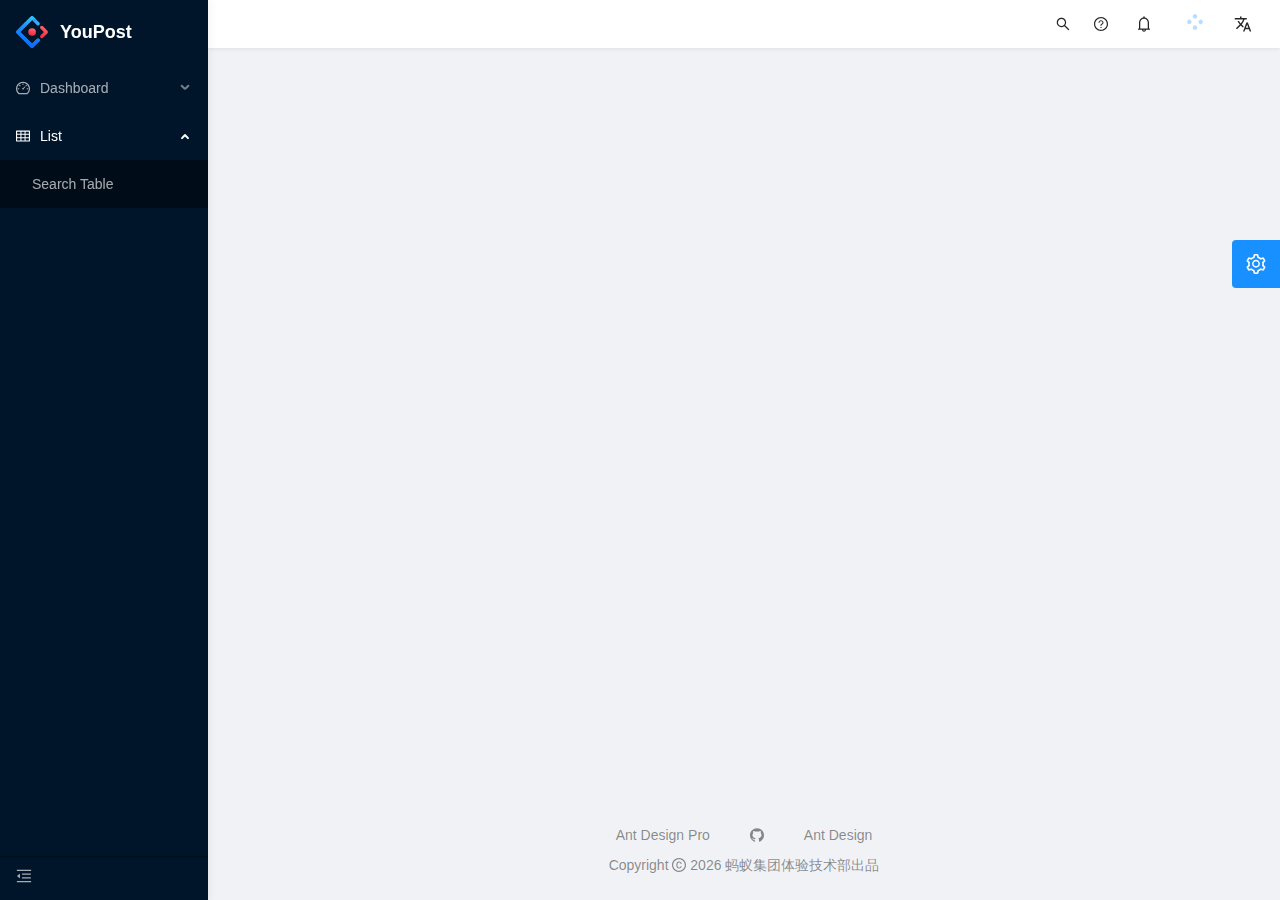
==== commit 007b7a38: "save" ====
--- a/list/index.html
+++ b/list/index.html
@@ -23,7 +23,7 @@
     />
     <title>Ant Design Pro</title>
     <link rel="icon" href="/favicon.ico" type="image/x-icon" />
-    <link rel="stylesheet" href="/umi.a75279a7.css" />
+    <link rel="stylesheet" href="/umi.79200396.css" />
     <script>
       window.routerBase = "/";
     </script>
@@ -221,6 +221,6 @@
       </div>
     </div>
 
-    <script src="/umi.0ad097ff.js"></script>
+    <script src="/umi.8137ad1a.js"></script>
   </body>
 </html>
--- a/umi.79200396.css
+++ b/umi.79200396.css
@@ -0,0 +1 @@
+[class*=ant-]::-ms-clear,[class*=ant-] input::-ms-clear,[class*=ant-] input::-ms-reveal,[class^=ant-]::-ms-clear,[class^=ant-] input::-ms-clear,[class^=ant-] input::-ms-reveal{display:none}[class*=ant-],[class*=ant-] *,[class*=ant-] :after,[class*=ant-] :before,[class^=ant-],[class^=ant-] *,[class^=ant-] :after,[class^=ant-] :before{box-sizing:border-box}body,html{width:100%;height:100%}input::-ms-clear,input::-ms-reveal{display:none}*,:after,:before{box-sizing:border-box}html{font-family:sans-serif;line-height:1.15;-webkit-text-size-adjust:100%;-ms-text-size-adjust:100%;-ms-overflow-style:scrollbar;-webkit-tap-highlight-color:rgba(0,0,0,0)}@-ms-viewport{width:device-width}body{margin:0;color:rgba(0,0,0,.85);font-size:14px;font-family:-apple-system,BlinkMacSystemFont,"Segoe UI",Roboto,"Helvetica Neue",Arial,"Noto Sans",sans-serif,"Apple Color Emoji","Segoe UI Emoji","Segoe UI Symbol","Noto Color Emoji";font-variant:tabular-nums;line-height:1.5715;background-color:#fff;font-feature-settings:"tnum","tnum"}[tabindex="-1"]:focus{outline:none!important}hr{box-sizing:content-box;height:0;overflow:visible}h1,h2,h3,h4,h5,h6{margin-top:0;margin-bottom:.5em;color:rgba(0,0,0,.85);font-weight:500}p{margin-top:0;margin-bottom:1em}abbr[data-original-title],abbr[title]{text-decoration:underline;-webkit-text-decoration:underline dotted;text-decoration:underline dotted;border-bottom:0;cursor:help}address{margin-bottom:1em;font-style:normal;line-height:inherit}input[type=number],input[type=password],input[type=text],textarea{-webkit-appearance:none}dl,ol,ul{margin-top:0;margin-bottom:1em}ol ol,ol ul,ul ol,ul ul{margin-bottom:0}dt{font-weight:500}dd{margin-bottom:.5em;margin-left:0}blockquote{margin:0 0 1em}dfn{font-style:italic}b,strong{font-weight:bolder}small{font-size:80%}sub,sup{position:relative;font-size:75%;line-height:0;vertical-align:baseline}sub{bottom:-.25em}sup{top:-.5em}a{color:#1890ff;text-decoration:none;background-color:transparent;outline:none;cursor:pointer;transition:color .3s;-webkit-text-decoration-skip:objects}a:hover{color:#40a9ff}a:active{color:#096dd9}a:active,a:hover{text-decoration:none;outline:0}a:focus{text-decoration:none;outline:0}a[disabled]{color:rgba(0,0,0,.25);cursor:not-allowed;pointer-events:none}code,kbd,pre,samp{font-size:1em;font-family:"SFMono-Regular",Consolas,"Liberation Mono",Menlo,Courier,monospace}pre{margin-top:0;margin-bottom:1em;overflow:auto}figure{margin:0 0 1em}img{vertical-align:middle;border-style:none}svg:not(:root){overflow:hidden}[role=button],a,area,button,input:not([type=range]),label,select,summary,textarea{touch-action:manipulation}table{border-collapse:collapse}caption{padding-top:.75em;padding-bottom:.3em;color:rgba(0,0,0,.45);text-align:left;caption-side:bottom}th{text-align:inherit}button,input,optgroup,select,textarea{margin:0;color:inherit;font-size:inherit;font-family:inherit;line-height:inherit}button,input{overflow:visible}button,select{text-transform:none}[type=reset],[type=submit],button,html [type=button]{-webkit-appearance:button}[type=button]::-moz-focus-inner,[type=reset]::-moz-focus-inner,[type=submit]::-moz-focus-inner,button::-moz-focus-inner{padding:0;border-style:none}input[type=checkbox],input[type=radio]{box-sizing:border-box;padding:0}input[type=date],input[type=datetime-local],input[type=month],input[type=time]{-webkit-appearance:listbox}textarea{overflow:auto;resize:vertical}fieldset{min-width:0;margin:0;padding:0;border:0}legend{display:block;width:100%;max-width:100%;margin-bottom:.5em;padding:0;color:inherit;font-size:1.5em;line-height:inherit;white-space:normal}progress{vertical-align:baseline}[type=number]::-webkit-inner-spin-button,[type=number]::-webkit-outer-spin-button{height:auto}[type=search]{outline-offset:-2px;-webkit-appearance:none}[type=search]::-webkit-search-cancel-button,[type=search]::-webkit-search-decoration{-webkit-appearance:none}::-webkit-file-upload-button{font:inherit;-webkit-appearance:button}output{display:inline-block}summary{display:list-item}template{display:none}[hidden]{display:none!important}mark{padding:.2em;background-color:#feffe6}::selection{color:#fff;background:#1890ff}.clearfix:before{display:table;content:""}.clearfix:after{display:table;clear:both;content:""}.anticon{display:inline-block;color:inherit;font-style:normal;line-height:0;text-align:center;text-transform:none;vertical-align:-.125em;text-rendering:optimizeLegibility;-webkit-font-smoothing:antialiased;-moz-osx-font-smoothing:grayscale}.anticon>*{line-height:1}.anticon svg{display:inline-block}.anticon:before{display:none}.anticon .anticon-icon{display:block}.anticon[tabindex]{cursor:pointer}.anticon-spin:before{display:inline-block;animation:loadingCircle 1s linear infinite}.anticon-spin{display:inline-block;animation:loadingCircle 1s linear infinite}.fade-appear,.fade-enter{animation-duration:.2s;animation-fill-mode:both;animation-play-state:paused}.fade-leave{animation-duration:.2s;animation-fill-mode:both;animation-play-state:paused}.fade-appear.fade-appear-active,.fade-enter.fade-enter-active{animation-name:antFadeIn;animation-play-state:running}.fade-leave.fade-leave-active{animation-name:antFadeOut;animation-play-state:running;pointer-events:none}.fade-appear,.fade-enter{opacity:0;animation-timing-function:linear}.fade-leave{animation-timing-function:linear}@keyframes antFadeIn{0%{opacity:0}to{opacity:1}}@keyframes antFadeOut{0%{opacity:1}to{opacity:0}}.move-up-appear,.move-up-enter{animation-duration:.2s;animation-fill-mode:both;animation-play-state:paused}.move-up-leave{animation-duration:.2s;animation-fill-mode:both;animation-play-state:paused}.move-up-appear.move-up-appear-active,.move-up-enter.move-up-enter-active{animation-name:antMoveUpIn;animation-play-state:running}.move-up-leave.move-up-leave-active{animation-name:antMoveUpOut;animation-play-state:running;pointer-events:none}.move-up-appear,.move-up-enter{opacity:0;animation-timing-function:cubic-bezier(.08,.82,.17,1)}.move-up-leave{animation-timing-function:cubic-bezier(.6,.04,.98,.34)}.move-down-appear,.move-down-enter{animation-duration:.2s;animation-fill-mode:both;animation-play-state:paused}.move-down-leave{animation-duration:.2s;animation-fill-mode:both;animation-play-state:paused}.move-down-appear.move-down-appear-active,.move-down-enter.move-down-enter-active{animation-name:antMoveDownIn;animation-play-state:running}.move-down-leave.move-down-leave-active{animation-name:antMoveDownOut;animation-play-state:running;pointer-events:none}.move-down-appear,.move-down-enter{opacity:0;animation-timing-function:cubic-bezier(.08,.82,.17,1)}.move-down-leave{animation-timing-function:cubic-bezier(.6,.04,.98,.34)}.move-left-appear,.move-left-enter{animation-duration:.2s;animation-fill-mode:both;animation-play-state:paused}.move-left-leave{animation-duration:.2s;animation-fill-mode:both;animation-play-state:paused}.move-left-appear.move-left-appear-active,.move-left-enter.move-left-enter-active{animation-name:antMoveLeftIn;animation-play-state:running}.move-left-leave.move-left-leave-active{animation-name:antMoveLeftOut;animation-play-state:running;pointer-events:none}.move-left-appear,.move-left-enter{opacity:0;animation-timing-function:cubic-bezier(.08,.82,.17,1)}.move-left-leave{animation-timing-function:cubic-bezier(.6,.04,.98,.34)}.move-right-appear,.move-right-enter{animation-duration:.2s;animation-fill-mode:both;animation-play-state:paused}.move-right-leave{animation-duration:.2s;animation-fill-mode:both;animation-play-state:paused}.move-right-appear.move-right-appear-active,.move-right-enter.move-right-enter-active{animation-name:antMoveRightIn;animation-play-state:running}.move-right-leave.move-right-leave-active{animation-name:antMoveRightOut;animation-play-state:running;pointer-events:none}.move-right-appear,.move-right-enter{opacity:0;animation-timing-function:cubic-bezier(.08,.82,.17,1)}.move-right-leave{animation-timing-function:cubic-bezier(.6,.04,.98,.34)}@keyframes antMoveDownIn{0%{transform:translateY(100%);transform-origin:0 0;opacity:0}to{transform:translateY(0);transform-origin:0 0;opacity:1}}@keyframes antMoveDownOut{0%{transform:translateY(0);transform-origin:0 0;opacity:1}to{transform:translateY(100%);transform-origin:0 0;opacity:0}}@keyframes antMoveLeftIn{0%{transform:translateX(-100%);transform-origin:0 0;opacity:0}to{transform:translateX(0);transform-origin:0 0;opacity:1}}@keyframes antMoveLeftOut{0%{transform:translateX(0);transform-origin:0 0;opacity:1}to{transform:translateX(-100%);transform-origin:0 0;opacity:0}}@keyframes antMoveRightIn{0%{transform:translateX(100%);transform-origin:0 0;opacity:0}to{transform:translateX(0);transform-origin:0 0;opacity:1}}@keyframes antMoveRightOut{0%{transform:translateX(0);transform-origin:0 0;opacity:1}to{transform:translateX(100%);transform-origin:0 0;opacity:0}}@keyframes antMoveUpIn{0%{transform:translateY(-100%);transform-origin:0 0;opacity:0}to{transform:translateY(0);transform-origin:0 0;opacity:1}}@keyframes antMoveUpOut{0%{transform:translateY(0);transform-origin:0 0;opacity:1}to{transform:translateY(-100%);transform-origin:0 0;opacity:0}}@keyframes loadingCircle{to{transform:rotate(1turn)}}[ant-click-animating-without-extra-node=true],[ant-click-animating=true]{position:relative}html{--antd-wave-shadow-color:#1890ff;--scroll-bar:0}.ant-click-animating-node,[ant-click-animating-without-extra-node=true]:after{position:absolute;top:0;right:0;bottom:0;left:0;display:block;border-radius:inherit;box-shadow:0 0 0 0 #1890ff;box-shadow:0 0 0 0 var(--antd-wave-shadow-color);opacity:.2;animation:fadeEffect 2s cubic-bezier(.08,.82,.17,1),waveEffect .4s cubic-bezier(.08,.82,.17,1);animation-fill-mode:forwards;content:"";pointer-events:none}@keyframes waveEffect{to{box-shadow:0 0 0 #1890ff;box-shadow:0 0 0 6px #1890ff;box-shadow:0 0 0 6px var(--antd-wave-shadow-color)}}@keyframes fadeEffect{to{opacity:0}}.slide-up-appear,.slide-up-enter{animation-duration:.2s;animation-fill-mode:both;animation-play-state:paused}.slide-up-leave{animation-duration:.2s;animation-fill-mode:both;animation-play-state:paused}.slide-up-appear.slide-up-appear-active,.slide-up-enter.slide-up-enter-active{animation-name:antSlideUpIn;animation-play-state:running}.slide-up-leave.slide-up-leave-active{animation-name:antSlideUpOut;animation-play-state:running;pointer-events:none}.slide-up-appear,.slide-up-enter{opacity:0;animation-timing-function:cubic-bezier(.23,1,.32,1)}.slide-up-leave{animation-timing-function:cubic-bezier(.755,.05,.855,.06)}.slide-down-appear,.slide-down-enter{animation-duration:.2s;animation-fill-mode:both;animation-play-state:paused}.slide-down-leave{animation-duration:.2s;animation-fill-mode:both;animation-play-state:paused}.slide-down-appear.slide-down-appear-active,.slide-down-enter.slide-down-enter-active{animation-name:antSlideDownIn;animation-play-state:running}.slide-down-leave.slide-down-leave-active{animation-name:antSlideDownOut;animation-play-state:running;pointer-events:none}.slide-down-appear,.slide-down-enter{opacity:0;animation-timing-function:cubic-bezier(.23,1,.32,1)}.slide-down-leave{animation-timing-function:cubic-bezier(.755,.05,.855,.06)}.slide-left-appear,.slide-left-enter{animation-duration:.2s;animation-fill-mode:both;animation-play-state:paused}.slide-left-leave{animation-duration:.2s;animation-fill-mode:both;animation-play-state:paused}.slide-left-appear.slide-left-appear-active,.slide-left-enter.slide-left-enter-active{animation-name:antSlideLeftIn;animation-play-state:running}.slide-left-leave.slide-left-leave-active{animation-name:antSlideLeftOut;animation-play-state:running;pointer-events:none}.slide-left-appear,.slide-left-enter{opacity:0;animation-timing-function:cubic-bezier(.23,1,.32,1)}.slide-left-leave{animation-timing-function:cubic-bezier(.755,.05,.855,.06)}.slide-right-appear,.slide-right-enter{animation-duration:.2s;animation-fill-mode:both;animation-play-state:paused}.slide-right-leave{animation-duration:.2s;animation-fill-mode:both;animation-play-state:paused}.slide-right-appear.slide-right-appear-active,.slide-right-enter.slide-right-enter-active{animation-name:antSlideRightIn;animation-play-state:running}.slide-right-leave.slide-right-leave-active{animation-name:antSlideRightOut;animation-play-state:running;pointer-events:none}.slide-right-appear,.slide-right-enter{opacity:0;animation-timing-function:cubic-bezier(.23,1,.32,1)}.slide-right-leave{animation-timing-function:cubic-bezier(.755,.05,.855,.06)}@keyframes antSlideUpIn{0%{transform:scaleY(.8);transform-origin:0 0;opacity:0}to{transform:scaleY(1);transform-origin:0 0;opacity:1}}@keyframes antSlideUpOut{0%{transform:scaleY(1);transform-origin:0 0;opacity:1}to{transform:scaleY(.8);transform-origin:0 0;opacity:0}}@keyframes antSlideDownIn{0%{transform:scaleY(.8);transform-origin:100% 100%;opacity:0}to{transform:scaleY(1);transform-origin:100% 100%;opacity:1}}@keyframes antSlideDownOut{0%{transform:scaleY(1);transform-origin:100% 100%;opacity:1}to{transform:scaleY(.8);transform-origin:100% 100%;opacity:0}}@keyframes antSlideLeftIn{0%{transform:scaleX(.8);transform-origin:0 0;opacity:0}to{transform:scaleX(1);transform-origin:0 0;opacity:1}}@keyframes antSlideLeftOut{0%{transform:scaleX(1);transform-origin:0 0;opacity:1}to{transform:scaleX(.8);transform-origin:0 0;opacity:0}}@keyframes antSlideRightIn{0%{transform:scaleX(.8);transform-origin:100% 0;opacity:0}to{transform:scaleX(1);transform-origin:100% 0;opacity:1}}@keyframes antSlideRightOut{0%{transform:scaleX(1);transform-origin:100% 0;opacity:1}to{transform:scaleX(.8);transform-origin:100% 0;opacity:0}}.zoom-appear,.zoom-enter{animation-duration:.2s;animation-fill-mode:both;animation-play-state:paused}.zoom-leave{animation-duration:.2s;animation-fill-mode:both;animation-play-state:paused}.zoom-appear.zoom-appear-active,.zoom-enter.zoom-enter-active{animation-name:antZoomIn;animation-play-state:running}.zoom-leave.zoom-leave-active{animation-name:antZoomOut;animation-play-state:running;pointer-events:none}.zoom-appear,.zoom-enter{transform:scale(0);opacity:0;animation-timing-function:cubic-bezier(.08,.82,.17,1)}.zoom-appear-prepare,.zoom-enter-prepare{transform:none}.zoom-leave{animation-timing-function:cubic-bezier(.78,.14,.15,.86)}.zoom-big-appear,.zoom-big-enter{animation-duration:.2s;animation-fill-mode:both;animation-play-state:paused}.zoom-big-leave{animation-duration:.2s;animation-fill-mode:both;animation-play-state:paused}.zoom-big-appear.zoom-big-appear-active,.zoom-big-enter.zoom-big-enter-active{animation-name:antZoomBigIn;animation-play-state:running}.zoom-big-leave.zoom-big-leave-active{animation-name:antZoomBigOut;animation-play-state:running;pointer-events:none}.zoom-big-appear,.zoom-big-enter{transform:scale(0);opacity:0;animation-timing-function:cubic-bezier(.08,.82,.17,1)}.zoom-big-appear-prepare,.zoom-big-enter-prepare{transform:none}.zoom-big-leave{animation-timing-function:cubic-bezier(.78,.14,.15,.86)}.zoom-big-fast-appear,.zoom-big-fast-enter{animation-duration:.1s;animation-fill-mode:both;animation-play-state:paused}.zoom-big-fast-leave{animation-duration:.1s;animation-fill-mode:both;animation-play-state:paused}.zoom-big-fast-appear.zoom-big-fast-appear-active,.zoom-big-fast-enter.zoom-big-fast-enter-active{animation-name:antZoomBigIn;animation-play-state:running}.zoom-big-fast-leave.zoom-big-fast-leave-active{animation-name:antZoomBigOut;animation-play-state:running;pointer-events:none}.zoom-big-fast-appear,.zoom-big-fast-enter{transform:scale(0);opacity:0;animation-timing-function:cubic-bezier(.08,.82,.17,1)}.zoom-big-fast-appear-prepare,.zoom-big-fast-enter-prepare{transform:none}.zoom-big-fast-leave{animation-timing-function:cubic-bezier(.78,.14,.15,.86)}.zoom-up-appear,.zoom-up-enter{animation-duration:.2s;animation-fill-mode:both;animation-play-state:paused}.zoom-up-leave{animation-duration:.2s;animation-fill-mode:both;animation-play-state:paused}.zoom-up-appear.zoom-up-appear-active,.zoom-up-enter.zoom-up-enter-active{animation-name:antZoomUpIn;animation-play-state:running}.zoom-up-leave.zoom-up-leave-active{animation-name:antZoomUpOut;animation-play-state:running;pointer-events:none}.zoom-up-appear,.zoom-up-enter{transform:scale(0);opacity:0;animation-timing-function:cubic-bezier(.08,.82,.17,1)}.zoom-up-appear-prepare,.zoom-up-enter-prepare{transform:none}.zoom-up-leave{animation-timing-function:cubic-bezier(.78,.14,.15,.86)}.zoom-down-appear,.zoom-down-enter{animation-duration:.2s;animation-fill-mode:both;animation-play-state:paused}.zoom-down-leave{animation-duration:.2s;animation-fill-mode:both;animation-play-state:paused}.zoom-down-appear.zoom-down-appear-active,.zoom-down-enter.zoom-down-enter-active{animation-name:antZoomDownIn;animation-play-state:running}.zoom-down-leave.zoom-down-leave-active{animation-name:antZoomDownOut;animation-play-state:running;pointer-events:none}.zoom-down-appear,.zoom-down-enter{transform:scale(0);opacity:0;animation-timing-function:cubic-bezier(.08,.82,.17,1)}.zoom-down-appear-prepare,.zoom-down-enter-prepare{transform:none}.zoom-down-leave{animation-timing-function:cubic-bezier(.78,.14,.15,.86)}.zoom-left-appear,.zoom-left-enter{animation-duration:.2s;animation-fill-mode:both;animation-play-state:paused}.zoom-left-leave{animation-duration:.2s;animation-fill-mode:both;animation-play-state:paused}.zoom-left-appear.zoom-left-appear-active,.zoom-left-enter.zoom-left-enter-active{animation-name:antZoomLeftIn;animation-play-state:running}.zoom-left-leave.zoom-left-leave-active{animation-name:antZoomLeftOut;animation-play-state:running;pointer-events:none}.zoom-left-appear,.zoom-left-enter{transform:scale(0);opacity:0;animation-timing-function:cubic-bezier(.08,.82,.17,1)}.zoom-left-appear-prepare,.zoom-left-enter-prepare{transform:none}.zoom-left-leave{animation-timing-function:cubic-bezier(.78,.14,.15,.86)}.zoom-right-appear,.zoom-right-enter{animation-duration:.2s;animation-fill-mode:both;animation-play-state:paused}.zoom-right-leave{animation-duration:.2s;animation-fill-mode:both;animation-play-state:paused}.zoom-right-appear.zoom-right-appear-active,.zoom-right-enter.zoom-right-enter-active{animation-name:antZoomRightIn;animation-play-state:running}.zoom-right-leave.zoom-right-leave-active{animation-name:antZoomRightOut;animation-play-state:running;pointer-events:none}.zoom-right-appear,.zoom-right-enter{transform:scale(0);opacity:0;animation-timing-function:cubic-bezier(.08,.82,.17,1)}.zoom-right-appear-prepare,.zoom-right-enter-prepare{transform:none}.zoom-right-leave{animation-timing-function:cubic-bezier(.78,.14,.15,.86)}@keyframes antZoomIn{0%{transform:scale(.2);opacity:0}to{transform:scale(1);opacity:1}}@keyframes antZoomOut{0%{transform:scale(1)}to{transform:scale(.2);opacity:0}}@keyframes antZoomBigIn{0%{transform:scale(.8);opacity:0}to{transform:scale(1);opacity:1}}@keyframes antZoomBigOut{0%{transform:scale(1)}to{transform:scale(.8);opacity:0}}@keyframes antZoomUpIn{0%{transform:scale(.8);transform-origin:50% 0;opacity:0}to{transform:scale(1);transform-origin:50% 0}}@keyframes antZoomUpOut{0%{transform:scale(1);transform-origin:50% 0}to{transform:scale(.8);transform-origin:50% 0;opacity:0}}@keyframes antZoomLeftIn{0%{transform:scale(.8);transform-origin:0 50%;opacity:0}to{transform:scale(1);transform-origin:0 50%}}@keyframes antZoomLeftOut{0%{transform:scale(1);transform-origin:0 50%}to{transform:scale(.8);transform-origin:0 50%;opacity:0}}@keyframes antZoomRightIn{0%{transform:scale(.8);transform-origin:100% 50%;opacity:0}to{transform:scale(1);transform-origin:100% 50%}}@keyframes antZoomRightOut{0%{transform:scale(1);transform-origin:100% 50%}to{transform:scale(.8);transform-origin:100% 50%;opacity:0}}@keyframes antZoomDownIn{0%{transform:scale(.8);transform-origin:50% 100%;opacity:0}to{transform:scale(1);transform-origin:50% 100%}}@keyframes antZoomDownOut{0%{transform:scale(1);transform-origin:50% 100%}to{transform:scale(.8);transform-origin:50% 100%;opacity:0}}.ant-motion-collapse-legacy{overflow:hidden}.ant-motion-collapse-legacy-active{transition:height .2s cubic-bezier(.645,.045,.355,1),opacity .2s cubic-bezier(.645,.045,.355,1)!important}.ant-motion-collapse{overflow:hidden;transition:height .2s cubic-bezier(.645,.045,.355,1),opacity .2s cubic-bezier(.645,.045,.355,1)!important}.ant-btn{line-height:1.5715;position:relative;display:inline-block;font-weight:400;white-space:nowrap;text-align:center;background-image:none;box-shadow:0 2px 0 rgba(0,0,0,.015);cursor:pointer;transition:all .3s cubic-bezier(.645,.045,.355,1);-webkit-user-select:none;-moz-user-select:none;-ms-user-select:none;user-select:none;touch-action:manipulation;height:32px;padding:4px 15px;font-size:14px;border-radius:2px;color:rgba(0,0,0,.85);background:#fff;border:1px solid #d9d9d9}.ant-btn>.anticon{line-height:1}.ant-btn,.ant-btn:active,.ant-btn:focus{outline:0}.ant-btn:not([disabled]):hover{text-decoration:none}.ant-btn:not([disabled]):active{outline:0;box-shadow:none}.ant-btn[disabled]{cursor:not-allowed}.ant-btn[disabled]>*{pointer-events:none}.ant-btn-lg{height:40px;padding:6.4px 15px;font-size:16px;border-radius:2px}.ant-btn-sm{height:24px;padding:0 7px;font-size:14px;border-radius:2px}.ant-btn>a:only-child{color:currentColor}.ant-btn>a:only-child:after{position:absolute;top:0;right:0;bottom:0;left:0;background:transparent;content:""}.ant-btn:focus,.ant-btn:hover{color:#40a9ff;background:#fff;border-color:#40a9ff}.ant-btn:focus>a:only-child,.ant-btn:hover>a:only-child{color:currentColor}.ant-btn:focus>a:only-child:after,.ant-btn:hover>a:only-child:after{position:absolute;top:0;right:0;bottom:0;left:0;background:transparent;content:""}.ant-btn:active{color:#096dd9;background:#fff;border-color:#096dd9}.ant-btn:active>a:only-child{color:currentColor}.ant-btn:active>a:only-child:after{position:absolute;top:0;right:0;bottom:0;left:0;background:transparent;content:""}.ant-btn[disabled],.ant-btn[disabled]:active,.ant-btn[disabled]:focus,.ant-btn[disabled]:hover{color:rgba(0,0,0,.25);background:#f5f5f5;border-color:#d9d9d9;text-shadow:none;box-shadow:none}.ant-btn[disabled]:active>a:only-child,.ant-btn[disabled]:focus>a:only-child,.ant-btn[disabled]:hover>a:only-child,.ant-btn[disabled]>a:only-child{color:currentColor}.ant-btn[disabled]:active>a:only-child:after,.ant-btn[disabled]:focus>a:only-child:after,.ant-btn[disabled]:hover>a:only-child:after,.ant-btn[disabled]>a:only-child:after{position:absolute;top:0;right:0;bottom:0;left:0;background:transparent;content:""}.ant-btn:active,.ant-btn:focus,.ant-btn:hover{text-decoration:none;background:#fff}.ant-btn>span{display:inline-block}.ant-btn-primary{color:#fff;background:#1890ff;border-color:#1890ff;text-shadow:0 -1px 0 rgba(0,0,0,.12);box-shadow:0 2px 0 rgba(0,0,0,.045)}.ant-btn-primary>a:only-child{color:currentColor}.ant-btn-primary>a:only-child:after{position:absolute;top:0;right:0;bottom:0;left:0;background:transparent;content:""}.ant-btn-primary:focus,.ant-btn-primary:hover{color:#fff;background:#40a9ff;border-color:#40a9ff}.ant-btn-primary:focus>a:only-child,.ant-btn-primary:hover>a:only-child{color:currentColor}.ant-btn-primary:focus>a:only-child:after,.ant-btn-primary:hover>a:only-child:after{position:absolute;top:0;right:0;bottom:0;left:0;background:transparent;content:""}.ant-btn-primary:active{color:#fff;background:#096dd9;border-color:#096dd9}.ant-btn-primary:active>a:only-child{color:currentColor}.ant-btn-primary:active>a:only-child:after{position:absolute;top:0;right:0;bottom:0;left:0;background:transparent;content:""}.ant-btn-primary[disabled],.ant-btn-primary[disabled]:active,.ant-btn-primary[disabled]:focus,.ant-btn-primary[disabled]:hover{color:rgba(0,0,0,.25);background:#f5f5f5;border-color:#d9d9d9;text-shadow:none;box-shadow:none}.ant-btn-primary[disabled]:active>a:only-child,.ant-btn-primary[disabled]:focus>a:only-child,.ant-btn-primary[disabled]:hover>a:only-child,.ant-btn-primary[disabled]>a:only-child{color:currentColor}.ant-btn-primary[disabled]:active>a:only-child:after,.ant-btn-primary[disabled]:focus>a:only-child:after,.ant-btn-primary[disabled]:hover>a:only-child:after,.ant-btn-primary[disabled]>a:only-child:after{position:absolute;top:0;right:0;bottom:0;left:0;background:transparent;content:""}.ant-btn-group .ant-btn-primary:not(:first-child):not(:last-child){border-right-color:#40a9ff;border-left-color:#40a9ff}.ant-btn-group .ant-btn-primary:not(:first-child):not(:last-child):disabled{border-color:#d9d9d9}.ant-btn-group .ant-btn-primary:first-child:not(:last-child){border-right-color:#40a9ff}.ant-btn-group .ant-btn-primary:first-child:not(:last-child)[disabled]{border-right-color:#d9d9d9}.ant-btn-group .ant-btn-primary+.ant-btn-primary,.ant-btn-group .ant-btn-primary:last-child:not(:first-child){border-left-color:#40a9ff}.ant-btn-group .ant-btn-primary+.ant-btn-primary[disabled],.ant-btn-group .ant-btn-primary:last-child:not(:first-child)[disabled]{border-left-color:#d9d9d9}.ant-btn-ghost{color:rgba(0,0,0,.85);background:transparent;border-color:#d9d9d9}.ant-btn-ghost>a:only-child{color:currentColor}.ant-btn-ghost>a:only-child:after{position:absolute;top:0;right:0;bottom:0;left:0;background:transparent;content:""}.ant-btn-ghost:focus,.ant-btn-ghost:hover{color:#40a9ff;background:transparent;border-color:#40a9ff}.ant-btn-ghost:focus>a:only-child,.ant-btn-ghost:hover>a:only-child{color:currentColor}.ant-btn-ghost:focus>a:only-child:after,.ant-btn-ghost:hover>a:only-child:after{position:absolute;top:0;right:0;bottom:0;left:0;background:transparent;content:""}.ant-btn-ghost:active{color:#096dd9;background:transparent;border-color:#096dd9}.ant-btn-ghost:active>a:only-child{color:currentColor}.ant-btn-ghost:active>a:only-child:after{position:absolute;top:0;right:0;bottom:0;left:0;background:transparent;content:""}.ant-btn-ghost[disabled],.ant-btn-ghost[disabled]:active,.ant-btn-ghost[disabled]:focus,.ant-btn-ghost[disabled]:hover{color:rgba(0,0,0,.25);background:#f5f5f5;border-color:#d9d9d9;text-shadow:none;box-shadow:none}.ant-btn-ghost[disabled]:active>a:only-child,.ant-btn-ghost[disabled]:focus>a:only-child,.ant-btn-ghost[disabled]:hover>a:only-child,.ant-btn-ghost[disabled]>a:only-child{color:currentColor}.ant-btn-ghost[disabled]:active>a:only-child:after,.ant-btn-ghost[disabled]:focus>a:only-child:after,.ant-btn-ghost[disabled]:hover>a:only-child:after,.ant-btn-ghost[disabled]>a:only-child:after{position:absolute;top:0;right:0;bottom:0;left:0;background:transparent;content:""}.ant-btn-dashed{color:rgba(0,0,0,.85);background:#fff;border-color:#d9d9d9;border-style:dashed}.ant-btn-dashed>a:only-child{color:currentColor}.ant-btn-dashed>a:only-child:after{position:absolute;top:0;right:0;bottom:0;left:0;background:transparent;content:""}.ant-btn-dashed:focus,.ant-btn-dashed:hover{color:#40a9ff;background:#fff;border-color:#40a9ff}.ant-btn-dashed:focus>a:only-child,.ant-btn-dashed:hover>a:only-child{color:currentColor}.ant-btn-dashed:focus>a:only-child:after,.ant-btn-dashed:hover>a:only-child:after{position:absolute;top:0;right:0;bottom:0;left:0;background:transparent;content:""}.ant-btn-dashed:active{color:#096dd9;background:#fff;border-color:#096dd9}.ant-btn-dashed:active>a:only-child{color:currentColor}.ant-btn-dashed:active>a:only-child:after{position:absolute;top:0;right:0;bottom:0;left:0;background:transparent;content:""}.ant-btn-dashed[disabled],.ant-btn-dashed[disabled]:active,.ant-btn-dashed[disabled]:focus,.ant-btn-dashed[disabled]:hover{color:rgba(0,0,0,.25);background:#f5f5f5;border-color:#d9d9d9;text-shadow:none;box-shadow:none}.ant-btn-dashed[disabled]:active>a:only-child,.ant-btn-dashed[disabled]:focus>a:only-child,.ant-btn-dashed[disabled]:hover>a:only-child,.ant-btn-dashed[disabled]>a:only-child{color:currentColor}.ant-btn-dashed[disabled]:active>a:only-child:after,.ant-btn-dashed[disabled]:focus>a:only-child:after,.ant-btn-dashed[disabled]:hover>a:only-child:after,.ant-btn-dashed[disabled]>a:only-child:after{position:absolute;top:0;right:0;bottom:0;left:0;background:transparent;content:""}.ant-btn-danger{color:#fff;background:#ff4d4f;border-color:#ff4d4f;text-shadow:0 -1px 0 rgba(0,0,0,.12);box-shadow:0 2px 0 rgba(0,0,0,.045)}.ant-btn-danger>a:only-child{color:currentColor}.ant-btn-danger>a:only-child:after{position:absolute;top:0;right:0;bottom:0;left:0;background:transparent;content:""}.ant-btn-danger:focus,.ant-btn-danger:hover{color:#fff;background:#ff7875;border-color:#ff7875}.ant-btn-danger:focus>a:only-child,.ant-btn-danger:hover>a:only-child{color:currentColor}.ant-btn-danger:focus>a:only-child:after,.ant-btn-danger:hover>a:only-child:after{position:absolute;top:0;right:0;bottom:0;left:0;background:transparent;content:""}.ant-btn-danger:active{color:#fff;background:#d9363e;border-color:#d9363e}.ant-btn-danger:active>a:only-child{color:currentColor}.ant-btn-danger:active>a:only-child:after{position:absolute;top:0;right:0;bottom:0;left:0;background:transparent;content:""}.ant-btn-danger[disabled],.ant-btn-danger[disabled]:active,.ant-btn-danger[disabled]:focus,.ant-btn-danger[disabled]:hover{color:rgba(0,0,0,.25);background:#f5f5f5;border-color:#d9d9d9;text-shadow:none;box-shadow:none}.ant-btn-danger[disabled]:active>a:only-child,.ant-btn-danger[disabled]:focus>a:only-child,.ant-btn-danger[disabled]:hover>a:only-child,.ant-btn-danger[disabled]>a:only-child{color:currentColor}.ant-btn-danger[disabled]:active>a:only-child:after,.ant-btn-danger[disabled]:focus>a:only-child:after,.ant-btn-danger[disabled]:hover>a:only-child:after,.ant-btn-danger[disabled]>a:only-child:after{position:absolute;top:0;right:0;bottom:0;left:0;background:transparent;content:""}.ant-btn-link{color:#1890ff;background:transparent;border-color:transparent;box-shadow:none}.ant-btn-link>a:only-child{color:currentColor}.ant-btn-link>a:only-child:after{position:absolute;top:0;right:0;bottom:0;left:0;background:transparent;content:""}.ant-btn-link:focus,.ant-btn-link:hover{color:#40a9ff;background:transparent;border-color:#40a9ff}.ant-btn-link:focus>a:only-child,.ant-btn-link:hover>a:only-child{color:currentColor}.ant-btn-link:focus>a:only-child:after,.ant-btn-link:hover>a:only-child:after{position:absolute;top:0;right:0;bottom:0;left:0;background:transparent;content:""}.ant-btn-link:active{color:#096dd9;background:transparent;border-color:#096dd9}.ant-btn-link:active>a:only-child{color:currentColor}.ant-btn-link:active>a:only-child:after{position:absolute;top:0;right:0;bottom:0;left:0;background:transparent;content:""}.ant-btn-link[disabled],.ant-btn-link[disabled]:active,.ant-btn-link[disabled]:focus,.ant-btn-link[disabled]:hover{background:#f5f5f5;border-color:#d9d9d9}.ant-btn-link:hover{background:transparent}.ant-btn-link:active,.ant-btn-link:focus,.ant-btn-link:hover{border-color:transparent}.ant-btn-link[disabled],.ant-btn-link[disabled]:active,.ant-btn-link[disabled]:focus,.ant-btn-link[disabled]:hover{color:rgba(0,0,0,.25);background:transparent;border-color:transparent;text-shadow:none;box-shadow:none}.ant-btn-link[disabled]:active>a:only-child,.ant-btn-link[disabled]:focus>a:only-child,.ant-btn-link[disabled]:hover>a:only-child,.ant-btn-link[disabled]>a:only-child{color:currentColor}.ant-btn-link[disabled]:active>a:only-child:after,.ant-btn-link[disabled]:focus>a:only-child:after,.ant-btn-link[disabled]:hover>a:only-child:after,.ant-btn-link[disabled]>a:only-child:after{position:absolute;top:0;right:0;bottom:0;left:0;background:transparent;content:""}.ant-btn-text{color:rgba(0,0,0,.85);background:transparent;border-color:transparent;box-shadow:none}.ant-btn-text>a:only-child{color:currentColor}.ant-btn-text>a:only-child:after{position:absolute;top:0;right:0;bottom:0;left:0;background:transparent;content:""}.ant-btn-text:focus,.ant-btn-text:hover{color:#40a9ff;background:transparent;border-color:#40a9ff}.ant-btn-text:focus>a:only-child,.ant-btn-text:hover>a:only-child{color:currentColor}.ant-btn-text:focus>a:only-child:after,.ant-btn-text:hover>a:only-child:after{position:absolute;top:0;right:0;bottom:0;left:0;background:transparent;content:""}.ant-btn-text:active{color:#096dd9;background:transparent;border-color:#096dd9}.ant-btn-text:active>a:only-child{color:currentColor}.ant-btn-text:active>a:only-child:after{position:absolute;top:0;right:0;bottom:0;left:0;background:transparent;content:""}.ant-btn-text[disabled],.ant-btn-text[disabled]:active,.ant-btn-text[disabled]:focus,.ant-btn-text[disabled]:hover{background:#f5f5f5;border-color:#d9d9d9}.ant-btn-text:focus,.ant-btn-text:hover{color:rgba(0,0,0,.85);background:rgba(0,0,0,.018);border-color:transparent}.ant-btn-text:active{color:rgba(0,0,0,.85);background:rgba(0,0,0,.028);border-color:transparent}.ant-btn-text[disabled],.ant-btn-text[disabled]:active,.ant-btn-text[disabled]:focus,.ant-btn-text[disabled]:hover{color:rgba(0,0,0,.25);background:transparent;border-color:transparent;text-shadow:none;box-shadow:none}.ant-btn-text[disabled]:active>a:only-child,.ant-btn-text[disabled]:focus>a:only-child,.ant-btn-text[disabled]:hover>a:only-child,.ant-btn-text[disabled]>a:only-child{color:currentColor}.ant-btn-text[disabled]:active>a:only-child:after,.ant-btn-text[disabled]:focus>a:only-child:after,.ant-btn-text[disabled]:hover>a:only-child:after,.ant-btn-text[disabled]>a:only-child:after{position:absolute;top:0;right:0;bottom:0;left:0;background:transparent;content:""}.ant-btn-dangerous{color:#ff4d4f;background:#fff;border-color:#ff4d4f}.ant-btn-dangerous>a:only-child{color:currentColor}.ant-btn-dangerous>a:only-child:after{position:absolute;top:0;right:0;bottom:0;left:0;background:transparent;content:""}.ant-btn-dangerous:focus,.ant-btn-dangerous:hover{color:#ff7875;background:#fff;border-color:#ff7875}.ant-btn-dangerous:focus>a:only-child,.ant-btn-dangerous:hover>a:only-child{color:currentColor}.ant-btn-dangerous:focus>a:only-child:after,.ant-btn-dangerous:hover>a:only-child:after{position:absolute;top:0;right:0;bottom:0;left:0;background:transparent;content:""}.ant-btn-dangerous:active{color:#d9363e;background:#fff;border-color:#d9363e}.ant-btn-dangerous:active>a:only-child{color:currentColor}.ant-btn-dangerous:active>a:only-child:after{position:absolute;top:0;right:0;bottom:0;left:0;background:transparent;content:""}.ant-btn-dangerous[disabled],.ant-btn-dangerous[disabled]:active,.ant-btn-dangerous[disabled]:focus,.ant-btn-dangerous[disabled]:hover{color:rgba(0,0,0,.25);background:#f5f5f5;border-color:#d9d9d9;text-shadow:none;box-shadow:none}.ant-btn-dangerous[disabled]:active>a:only-child,.ant-btn-dangerous[disabled]:focus>a:only-child,.ant-btn-dangerous[disabled]:hover>a:only-child,.ant-btn-dangerous[disabled]>a:only-child{color:currentColor}.ant-btn-dangerous[disabled]:active>a:only-child:after,.ant-btn-dangerous[disabled]:focus>a:only-child:after,.ant-btn-dangerous[disabled]:hover>a:only-child:after,.ant-btn-dangerous[disabled]>a:only-child:after{position:absolute;top:0;right:0;bottom:0;left:0;background:transparent;content:""}.ant-btn-dangerous.ant-btn-primary{color:#fff;background:#ff4d4f;border-color:#ff4d4f;text-shadow:0 -1px 0 rgba(0,0,0,.12);box-shadow:0 2px 0 rgba(0,0,0,.045)}.ant-btn-dangerous.ant-btn-primary>a:only-child{color:currentColor}.ant-btn-dangerous.ant-btn-primary>a:only-child:after{position:absolute;top:0;right:0;bottom:0;left:0;background:transparent;content:""}.ant-btn-dangerous.ant-btn-primary:focus,.ant-btn-dangerous.ant-btn-primary:hover{color:#fff;background:#ff7875;border-color:#ff7875}.ant-btn-dangerous.ant-btn-primary:focus>a:only-child,.ant-btn-dangerous.ant-btn-primary:hover>a:only-child{color:currentColor}.ant-btn-dangerous.ant-btn-primary:focus>a:only-child:after,.ant-btn-dangerous.ant-btn-primary:hover>a:only-child:after{position:absolute;top:0;right:0;bottom:0;left:0;background:transparent;content:""}.ant-btn-dangerous.ant-btn-primary:active{color:#fff;background:#d9363e;border-color:#d9363e}.ant-btn-dangerous.ant-btn-primary:active>a:only-child{color:currentColor}.ant-btn-dangerous.ant-btn-primary:active>a:only-child:after{position:absolute;top:0;right:0;bottom:0;left:0;background:transparent;content:""}.ant-btn-dangerous.ant-btn-primary[disabled],.ant-btn-dangerous.ant-btn-primary[disabled]:active,.ant-btn-dangerous.ant-btn-primary[disabled]:focus,.ant-btn-dangerous.ant-btn-primary[disabled]:hover{color:rgba(0,0,0,.25);background:#f5f5f5;border-color:#d9d9d9;text-shadow:none;box-shadow:none}.ant-btn-dangerous.ant-btn-primary[disabled]:active>a:only-child,.ant-btn-dangerous.ant-btn-primary[disabled]:focus>a:only-child,.ant-btn-dangerous.ant-btn-primary[disabled]:hover>a:only-child,.ant-btn-dangerous.ant-btn-primary[disabled]>a:only-child{color:currentColor}.ant-btn-dangerous.ant-btn-primary[disabled]:active>a:only-child:after,.ant-btn-dangerous.ant-btn-primary[disabled]:focus>a:only-child:after,.ant-btn-dangerous.ant-btn-primary[disabled]:hover>a:only-child:after,.ant-btn-dangerous.ant-btn-primary[disabled]>a:only-child:after{position:absolute;top:0;right:0;bottom:0;left:0;background:transparent;content:""}.ant-btn-dangerous.ant-btn-link{color:#ff4d4f;background:transparent;border-color:transparent;box-shadow:none}.ant-btn-dangerous.ant-btn-link>a:only-child{color:currentColor}.ant-btn-dangerous.ant-btn-link>a:only-child:after{position:absolute;top:0;right:0;bottom:0;left:0;background:transparent;content:""}.ant-btn-dangerous.ant-btn-link:focus,.ant-btn-dangerous.ant-btn-link:hover{color:#40a9ff;border-color:#40a9ff}.ant-btn-dangerous.ant-btn-link:active{color:#096dd9;border-color:#096dd9}.ant-btn-dangerous.ant-btn-link[disabled],.ant-btn-dangerous.ant-btn-link[disabled]:active,.ant-btn-dangerous.ant-btn-link[disabled]:focus,.ant-btn-dangerous.ant-btn-link[disabled]:hover{background:#f5f5f5;border-color:#d9d9d9}.ant-btn-dangerous.ant-btn-link:focus,.ant-btn-dangerous.ant-btn-link:hover{color:#ff7875;background:transparent;border-color:transparent}.ant-btn-dangerous.ant-btn-link:focus>a:only-child,.ant-btn-dangerous.ant-btn-link:hover>a:only-child{color:currentColor}.ant-btn-dangerous.ant-btn-link:focus>a:only-child:after,.ant-btn-dangerous.ant-btn-link:hover>a:only-child:after{position:absolute;top:0;right:0;bottom:0;left:0;background:transparent;content:""}.ant-btn-dangerous.ant-btn-link:active{color:#d9363e;background:transparent;border-color:transparent}.ant-btn-dangerous.ant-btn-link:active>a:only-child{color:currentColor}.ant-btn-dangerous.ant-btn-link:active>a:only-child:after{position:absolute;top:0;right:0;bottom:0;left:0;background:transparent;content:""}.ant-btn-dangerous.ant-btn-link[disabled],.ant-btn-dangerous.ant-btn-link[disabled]:active,.ant-btn-dangerous.ant-btn-link[disabled]:focus,.ant-btn-dangerous.ant-btn-link[disabled]:hover{color:rgba(0,0,0,.25);background:transparent;border-color:transparent;text-shadow:none;box-shadow:none}.ant-btn-dangerous.ant-btn-link[disabled]:active>a:only-child,.ant-btn-dangerous.ant-btn-link[disabled]:focus>a:only-child,.ant-btn-dangerous.ant-btn-link[disabled]:hover>a:only-child,.ant-btn-dangerous.ant-btn-link[disabled]>a:only-child{color:currentColor}.ant-btn-dangerous.ant-btn-link[disabled]:active>a:only-child:after,.ant-btn-dangerous.ant-btn-link[disabled]:focus>a:only-child:after,.ant-btn-dangerous.ant-btn-link[disabled]:hover>a:only-child:after,.ant-btn-dangerous.ant-btn-link[disabled]>a:only-child:after{position:absolute;top:0;right:0;bottom:0;left:0;background:transparent;content:""}.ant-btn-dangerous.ant-btn-text{color:#ff4d4f;background:transparent;border-color:transparent;box-shadow:none}.ant-btn-dangerous.ant-btn-text>a:only-child{color:currentColor}.ant-btn-dangerous.ant-btn-text>a:only-child:after{position:absolute;top:0;right:0;bottom:0;left:0;background:transparent;content:""}.ant-btn-dangerous.ant-btn-text:focus,.ant-btn-dangerous.ant-btn-text:hover{color:#40a9ff;background:transparent;border-color:#40a9ff}.ant-btn-dangerous.ant-btn-text:active{color:#096dd9;background:transparent;border-color:#096dd9}.ant-btn-dangerous.ant-btn-text[disabled],.ant-btn-dangerous.ant-btn-text[disabled]:active,.ant-btn-dangerous.ant-btn-text[disabled]:focus,.ant-btn-dangerous.ant-btn-text[disabled]:hover{background:#f5f5f5;border-color:#d9d9d9}.ant-btn-dangerous.ant-btn-text:focus,.ant-btn-dangerous.ant-btn-text:hover{color:#ff7875;background:rgba(0,0,0,.018);border-color:transparent}.ant-btn-dangerous.ant-btn-text:focus>a:only-child,.ant-btn-dangerous.ant-btn-text:hover>a:only-child{color:currentColor}.ant-btn-dangerous.ant-btn-text:focus>a:only-child:after,.ant-btn-dangerous.ant-btn-text:hover>a:only-child:after{position:absolute;top:0;right:0;bottom:0;left:0;background:transparent;content:""}.ant-btn-dangerous.ant-btn-text:active{color:#d9363e;background:rgba(0,0,0,.028);border-color:transparent}.ant-btn-dangerous.ant-btn-text:active>a:only-child{color:currentColor}.ant-btn-dangerous.ant-btn-text:active>a:only-child:after{position:absolute;top:0;right:0;bottom:0;left:0;background:transparent;content:""}.ant-btn-dangerous.ant-btn-text[disabled],.ant-btn-dangerous.ant-btn-text[disabled]:active,.ant-btn-dangerous.ant-btn-text[disabled]:focus,.ant-btn-dangerous.ant-btn-text[disabled]:hover{color:rgba(0,0,0,.25);background:transparent;border-color:transparent;text-shadow:none;box-shadow:none}.ant-btn-dangerous.ant-btn-text[disabled]:active>a:only-child,.ant-btn-dangerous.ant-btn-text[disabled]:focus>a:only-child,.ant-btn-dangerous.ant-btn-text[disabled]:hover>a:only-child,.ant-btn-dangerous.ant-btn-text[disabled]>a:only-child{color:currentColor}.ant-btn-dangerous.ant-btn-text[disabled]:active>a:only-child:after,.ant-btn-dangerous.ant-btn-text[disabled]:focus>a:only-child:after,.ant-btn-dangerous.ant-btn-text[disabled]:hover>a:only-child:after,.ant-btn-dangerous.ant-btn-text[disabled]>a:only-child:after{position:absolute;top:0;right:0;bottom:0;left:0;background:transparent;content:""}.ant-btn-icon-only{width:32px;height:32px;padding:2.4px 0;font-size:16px;border-radius:2px;vertical-align:-1px}.ant-btn-icon-only>*{font-size:16px}.ant-btn-icon-only.ant-btn-lg{width:40px;height:40px;padding:4.9px 0;font-size:18px;border-radius:2px}.ant-btn-icon-only.ant-btn-lg>*{font-size:18px}.ant-btn-icon-only.ant-btn-sm{width:24px;height:24px;padding:0;font-size:14px;border-radius:2px}.ant-btn-icon-only.ant-btn-sm>*{font-size:14px}.ant-btn-round{height:32px;padding:4px 16px;font-size:14px;border-radius:32px}.ant-btn-round.ant-btn-lg{height:40px;padding:6.4px 20px;font-size:16px;border-radius:40px}.ant-btn-round.ant-btn-sm{height:24px;padding:0 12px;font-size:14px;border-radius:24px}.ant-btn-round.ant-btn-icon-only{width:auto}.ant-btn-circle{min-width:32px;padding-right:0;padding-left:0;text-align:center;border-radius:50%}.ant-btn-circle.ant-btn-lg{min-width:40px;border-radius:50%}.ant-btn-circle.ant-btn-sm{min-width:24px;border-radius:50%}.ant-btn:before{position:absolute;top:-1px;right:-1px;bottom:-1px;left:-1px;z-index:1;display:none;background:#fff;border-radius:inherit;opacity:.35;transition:opacity .2s;content:"";pointer-events:none}.ant-btn .anticon{transition:margin-left .3s cubic-bezier(.645,.045,.355,1)}.ant-btn .anticon.anticon-minus>svg,.ant-btn .anticon.anticon-plus>svg{shape-rendering:optimizeSpeed}.ant-btn.ant-btn-loading{position:relative}.ant-btn.ant-btn-loading:not([disabled]){pointer-events:none}.ant-btn.ant-btn-loading:before{display:block}.ant-btn>.ant-btn-loading-icon{transition:all .3s cubic-bezier(.645,.045,.355,1)}.ant-btn>.ant-btn-loading-icon .anticon{padding-right:8px;animation:none}.ant-btn>.ant-btn-loading-icon .anticon svg{animation:loadingCircle 1s linear infinite}.ant-btn-group{position:relative;display:inline-flex}.ant-btn-group>.ant-btn,.ant-btn-group>span>.ant-btn{position:relative}.ant-btn-group>.ant-btn:active,.ant-btn-group>.ant-btn:focus,.ant-btn-group>.ant-btn:hover,.ant-btn-group>span>.ant-btn:active,.ant-btn-group>span>.ant-btn:focus,.ant-btn-group>span>.ant-btn:hover{z-index:2}.ant-btn-group>.ant-btn[disabled],.ant-btn-group>span>.ant-btn[disabled]{z-index:0}.ant-btn-group .ant-btn-icon-only{font-size:14px}.ant-btn-group-lg>.ant-btn,.ant-btn-group-lg>span>.ant-btn{height:40px;padding:6.4px 15px;font-size:16px;border-radius:0}.ant-btn-group-lg .ant-btn.ant-btn-icon-only{width:40px;height:40px;padding-right:0;padding-left:0}.ant-btn-group-sm>.ant-btn,.ant-btn-group-sm>span>.ant-btn{height:24px;padding:0 7px;font-size:14px;border-radius:0}.ant-btn-group-sm>.ant-btn>.anticon,.ant-btn-group-sm>span>.ant-btn>.anticon{font-size:14px}.ant-btn-group-sm .ant-btn.ant-btn-icon-only{width:24px;height:24px;padding-right:0;padding-left:0}.ant-btn+.ant-btn-group,.ant-btn-group+.ant-btn,.ant-btn-group+.ant-btn-group,.ant-btn-group .ant-btn+.ant-btn,.ant-btn-group .ant-btn+span,.ant-btn-group>span+span,.ant-btn-group span+.ant-btn{margin-left:-1px}.ant-btn-group .ant-btn-primary+.ant-btn:not(.ant-btn-primary):not([disabled]){border-left-color:transparent}.ant-btn-group .ant-btn{border-radius:0}.ant-btn-group>.ant-btn:first-child,.ant-btn-group>span:first-child>.ant-btn{margin-left:0}.ant-btn-group>.ant-btn:only-child{border-radius:2px}.ant-btn-group>span:only-child>.ant-btn{border-radius:2px}.ant-btn-group>.ant-btn:first-child:not(:last-child),.ant-btn-group>span:first-child:not(:last-child)>.ant-btn{border-top-left-radius:2px;border-bottom-left-radius:2px}.ant-btn-group>.ant-btn:last-child:not(:first-child),.ant-btn-group>span:last-child:not(:first-child)>.ant-btn{border-top-right-radius:2px;border-bottom-right-radius:2px}.ant-btn-group-sm>.ant-btn:only-child{border-radius:2px}.ant-btn-group-sm>span:only-child>.ant-btn{border-radius:2px}.ant-btn-group-sm>.ant-btn:first-child:not(:last-child),.ant-btn-group-sm>span:first-child:not(:last-child)>.ant-btn{border-top-left-radius:2px;border-bottom-left-radius:2px}.ant-btn-group-sm>.ant-btn:last-child:not(:first-child),.ant-btn-group-sm>span:last-child:not(:first-child)>.ant-btn{border-top-right-radius:2px;border-bottom-right-radius:2px}.ant-btn-group>.ant-btn-group{float:left}.ant-btn-group>.ant-btn-group:not(:first-child):not(:last-child)>.ant-btn{border-radius:0}.ant-btn-group>.ant-btn-group:first-child:not(:last-child)>.ant-btn:last-child{padding-right:8px;border-top-right-radius:0;border-bottom-right-radius:0}.ant-btn-group>.ant-btn-group:last-child:not(:first-child)>.ant-btn:first-child{padding-left:8px;border-top-left-radius:0;border-bottom-left-radius:0}.ant-btn-group-rtl.ant-btn+.ant-btn-group,.ant-btn-group-rtl.ant-btn-group+.ant-btn,.ant-btn-group-rtl.ant-btn-group+.ant-btn-group,.ant-btn-group-rtl.ant-btn-group .ant-btn+.ant-btn,.ant-btn-group-rtl.ant-btn-group .ant-btn+span,.ant-btn-group-rtl.ant-btn-group>span+span,.ant-btn-group-rtl.ant-btn-group span+.ant-btn,.ant-btn-rtl.ant-btn+.ant-btn-group,.ant-btn-rtl.ant-btn-group+.ant-btn,.ant-btn-rtl.ant-btn-group+.ant-btn-group,.ant-btn-rtl.ant-btn-group .ant-btn+.ant-btn,.ant-btn-rtl.ant-btn-group .ant-btn+span,.ant-btn-rtl.ant-btn-group>span+span,.ant-btn-rtl.ant-btn-group span+.ant-btn{margin-right:-1px;margin-left:auto}.ant-btn-group.ant-btn-group-rtl{direction:rtl}.ant-btn-group-rtl.ant-btn-group>.ant-btn:first-child:not(:last-child),.ant-btn-group-rtl.ant-btn-group>span:first-child:not(:last-child)>.ant-btn{border-top-left-radius:0;border-top-right-radius:2px;border-bottom-right-radius:2px;border-bottom-left-radius:0}.ant-btn-group-rtl.ant-btn-group>.ant-btn:last-child:not(:first-child),.ant-btn-group-rtl.ant-btn-group>span:last-child:not(:first-child)>.ant-btn{border-top-left-radius:2px;border-top-right-radius:0;border-bottom-right-radius:0;border-bottom-left-radius:2px}.ant-btn-group-rtl.ant-btn-group-sm>.ant-btn:first-child:not(:last-child),.ant-btn-group-rtl.ant-btn-group-sm>span:first-child:not(:last-child)>.ant-btn{border-top-left-radius:0;border-top-right-radius:2px;border-bottom-right-radius:2px;border-bottom-left-radius:0}.ant-btn-group-rtl.ant-btn-group-sm>.ant-btn:last-child:not(:first-child),.ant-btn-group-rtl.ant-btn-group-sm>span:last-child:not(:first-child)>.ant-btn{border-top-left-radius:2px;border-top-right-radius:0;border-bottom-right-radius:0;border-bottom-left-radius:2px}.ant-btn:active>span,.ant-btn:focus>span{position:relative}.ant-btn>.anticon+span,.ant-btn>span+.anticon{margin-left:8px}.ant-btn-background-ghost{color:#fff;background:transparent!important;border-color:#fff}.ant-btn-background-ghost.ant-btn-primary{color:#1890ff;background:transparent;border-color:#1890ff;text-shadow:none}.ant-btn-background-ghost.ant-btn-primary>a:only-child{color:currentColor}.ant-btn-background-ghost.ant-btn-primary>a:only-child:after{position:absolute;top:0;right:0;bottom:0;left:0;background:transparent;content:""}.ant-btn-background-ghost.ant-btn-primary:focus,.ant-btn-background-ghost.ant-btn-primary:hover{color:#40a9ff;background:transparent;border-color:#40a9ff}.ant-btn-background-ghost.ant-btn-primary:focus>a:only-child,.ant-btn-background-ghost.ant-btn-primary:hover>a:only-child{color:currentColor}.ant-btn-background-ghost.ant-btn-primary:focus>a:only-child:after,.ant-btn-background-ghost.ant-btn-primary:hover>a:only-child:after{position:absolute;top:0;right:0;bottom:0;left:0;background:transparent;content:""}.ant-btn-background-ghost.ant-btn-primary:active{color:#096dd9;background:transparent;border-color:#096dd9}.ant-btn-background-ghost.ant-btn-primary:active>a:only-child{color:currentColor}.ant-btn-background-ghost.ant-btn-primary:active>a:only-child:after{position:absolute;top:0;right:0;bottom:0;left:0;background:transparent;content:""}.ant-btn-background-ghost.ant-btn-primary[disabled],.ant-btn-background-ghost.ant-btn-primary[disabled]:active,.ant-btn-background-ghost.ant-btn-primary[disabled]:focus,.ant-btn-background-ghost.ant-btn-primary[disabled]:hover{color:rgba(0,0,0,.25);background:#f5f5f5;border-color:#d9d9d9;text-shadow:none;box-shadow:none}.ant-btn-background-ghost.ant-btn-primary[disabled]:active>a:only-child,.ant-btn-background-ghost.ant-btn-primary[disabled]:focus>a:only-child,.ant-btn-background-ghost.ant-btn-primary[disabled]:hover>a:only-child,.ant-btn-background-ghost.ant-btn-primary[disabled]>a:only-child{color:currentColor}.ant-btn-background-ghost.ant-btn-primary[disabled]:active>a:only-child:after,.ant-btn-background-ghost.ant-btn-primary[disabled]:focus>a:only-child:after,.ant-btn-background-ghost.ant-btn-primary[disabled]:hover>a:only-child:after,.ant-btn-background-ghost.ant-btn-primary[disabled]>a:only-child:after{position:absolute;top:0;right:0;bottom:0;left:0;background:transparent;content:""}.ant-btn-background-ghost.ant-btn-danger{color:#ff4d4f;background:transparent;border-color:#ff4d4f;text-shadow:none}.ant-btn-background-ghost.ant-btn-danger>a:only-child{color:currentColor}.ant-btn-background-ghost.ant-btn-danger>a:only-child:after{position:absolute;top:0;right:0;bottom:0;left:0;background:transparent;content:""}.ant-btn-background-ghost.ant-btn-danger:focus,.ant-btn-background-ghost.ant-btn-danger:hover{color:#ff7875;background:transparent;border-color:#ff7875}.ant-btn-background-ghost.ant-btn-danger:focus>a:only-child,.ant-btn-background-ghost.ant-btn-danger:hover>a:only-child{color:currentColor}.ant-btn-background-ghost.ant-btn-danger:focus>a:only-child:after,.ant-btn-background-ghost.ant-btn-danger:hover>a:only-child:after{position:absolute;top:0;right:0;bottom:0;left:0;background:transparent;content:""}.ant-btn-background-ghost.ant-btn-danger:active{color:#d9363e;background:transparent;border-color:#d9363e}.ant-btn-background-ghost.ant-btn-danger:active>a:only-child{color:currentColor}.ant-btn-background-ghost.ant-btn-danger:active>a:only-child:after{position:absolute;top:0;right:0;bottom:0;left:0;background:transparent;content:""}.ant-btn-background-ghost.ant-btn-danger[disabled],.ant-btn-background-ghost.ant-btn-danger[disabled]:active,.ant-btn-background-ghost.ant-btn-danger[disabled]:focus,.ant-btn-background-ghost.ant-btn-danger[disabled]:hover{color:rgba(0,0,0,.25);background:#f5f5f5;border-color:#d9d9d9;text-shadow:none;box-shadow:none}.ant-btn-background-ghost.ant-btn-danger[disabled]:active>a:only-child,.ant-btn-background-ghost.ant-btn-danger[disabled]:focus>a:only-child,.ant-btn-background-ghost.ant-btn-danger[disabled]:hover>a:only-child,.ant-btn-background-ghost.ant-btn-danger[disabled]>a:only-child{color:currentColor}.ant-btn-background-ghost.ant-btn-danger[disabled]:active>a:only-child:after,.ant-btn-background-ghost.ant-btn-danger[disabled]:focus>a:only-child:after,.ant-btn-background-ghost.ant-btn-danger[disabled]:hover>a:only-child:after,.ant-btn-background-ghost.ant-btn-danger[disabled]>a:only-child:after{position:absolute;top:0;right:0;bottom:0;left:0;background:transparent;content:""}.ant-btn-background-ghost.ant-btn-dangerous{color:#ff4d4f;background:transparent;border-color:#ff4d4f;text-shadow:none}.ant-btn-background-ghost.ant-btn-dangerous>a:only-child{color:currentColor}.ant-btn-background-ghost.ant-btn-dangerous>a:only-child:after{position:absolute;top:0;right:0;bottom:0;left:0;background:transparent;content:""}.ant-btn-background-ghost.ant-btn-dangerous:focus,.ant-btn-background-ghost.ant-btn-dangerous:hover{color:#ff7875;background:transparent;border-color:#ff7875}.ant-btn-background-ghost.ant-btn-dangerous:focus>a:only-child,.ant-btn-background-ghost.ant-btn-dangerous:hover>a:only-child{color:currentColor}.ant-btn-background-ghost.ant-btn-dangerous:focus>a:only-child:after,.ant-btn-background-ghost.ant-btn-dangerous:hover>a:only-child:after{position:absolute;top:0;right:0;bottom:0;left:0;background:transparent;content:""}.ant-btn-background-ghost.ant-btn-dangerous:active{color:#d9363e;background:transparent;border-color:#d9363e}.ant-btn-background-ghost.ant-btn-dangerous:active>a:only-child{color:currentColor}.ant-btn-background-ghost.ant-btn-dangerous:active>a:only-child:after{position:absolute;top:0;right:0;bottom:0;left:0;background:transparent;content:""}.ant-btn-background-ghost.ant-btn-dangerous[disabled],.ant-btn-background-ghost.ant-btn-dangerous[disabled]:active,.ant-btn-background-ghost.ant-btn-dangerous[disabled]:focus,.ant-btn-background-ghost.ant-btn-dangerous[disabled]:hover{color:rgba(0,0,0,.25);background:#f5f5f5;border-color:#d9d9d9;text-shadow:none;box-shadow:none}.ant-btn-background-ghost.ant-btn-dangerous[disabled]:active>a:only-child,.ant-btn-background-ghost.ant-btn-dangerous[disabled]:focus>a:only-child,.ant-btn-background-ghost.ant-btn-dangerous[disabled]:hover>a:only-child,.ant-btn-background-ghost.ant-btn-dangerous[disabled]>a:only-child{color:currentColor}.ant-btn-background-ghost.ant-btn-dangerous[disabled]:active>a:only-child:after,.ant-btn-background-ghost.ant-btn-dangerous[disabled]:focus>a:only-child:after,.ant-btn-background-ghost.ant-btn-dangerous[disabled]:hover>a:only-child:after,.ant-btn-background-ghost.ant-btn-dangerous[disabled]>a:only-child:after{position:absolute;top:0;right:0;bottom:0;left:0;background:transparent;content:""}.ant-btn-background-ghost.ant-btn-dangerous.ant-btn-link{color:#ff4d4f;background:transparent;border-color:transparent;text-shadow:none}.ant-btn-background-ghost.ant-btn-dangerous.ant-btn-link>a:only-child{color:currentColor}.ant-btn-background-ghost.ant-btn-dangerous.ant-btn-link>a:only-child:after{position:absolute;top:0;right:0;bottom:0;left:0;background:transparent;content:""}.ant-btn-background-ghost.ant-btn-dangerous.ant-btn-link:focus,.ant-btn-background-ghost.ant-btn-dangerous.ant-btn-link:hover{color:#ff7875;background:transparent;border-color:transparent}.ant-btn-background-ghost.ant-btn-dangerous.ant-btn-link:focus>a:only-child,.ant-btn-background-ghost.ant-btn-dangerous.ant-btn-link:hover>a:only-child{color:currentColor}.ant-btn-background-ghost.ant-btn-dangerous.ant-btn-link:focus>a:only-child:after,.ant-btn-background-ghost.ant-btn-dangerous.ant-btn-link:hover>a:only-child:after{position:absolute;top:0;right:0;bottom:0;left:0;background:transparent;content:""}.ant-btn-background-ghost.ant-btn-dangerous.ant-btn-link:active{color:#d9363e;background:transparent;border-color:transparent}.ant-btn-background-ghost.ant-btn-dangerous.ant-btn-link:active>a:only-child{color:currentColor}.ant-btn-background-ghost.ant-btn-dangerous.ant-btn-link:active>a:only-child:after{position:absolute;top:0;right:0;bottom:0;left:0;background:transparent;content:""}.ant-btn-background-ghost.ant-btn-dangerous.ant-btn-link[disabled],.ant-btn-background-ghost.ant-btn-dangerous.ant-btn-link[disabled]:active,.ant-btn-background-ghost.ant-btn-dangerous.ant-btn-link[disabled]:focus,.ant-btn-background-ghost.ant-btn-dangerous.ant-btn-link[disabled]:hover{color:rgba(0,0,0,.25);background:#f5f5f5;border-color:#d9d9d9;text-shadow:none;box-shadow:none}.ant-btn-background-ghost.ant-btn-dangerous.ant-btn-link[disabled]:active>a:only-child,.ant-btn-background-ghost.ant-btn-dangerous.ant-btn-link[disabled]:focus>a:only-child,.ant-btn-background-ghost.ant-btn-dangerous.ant-btn-link[disabled]:hover>a:only-child,.ant-btn-background-ghost.ant-btn-dangerous.ant-btn-link[disabled]>a:only-child{color:currentColor}.ant-btn-background-ghost.ant-btn-dangerous.ant-btn-link[disabled]:active>a:only-child:after,.ant-btn-background-ghost.ant-btn-dangerous.ant-btn-link[disabled]:focus>a:only-child:after,.ant-btn-background-ghost.ant-btn-dangerous.ant-btn-link[disabled]:hover>a:only-child:after,.ant-btn-background-ghost.ant-btn-dangerous.ant-btn-link[disabled]>a:only-child:after{position:absolute;top:0;right:0;bottom:0;left:0;background:transparent;content:""}.ant-btn-two-chinese-chars:first-letter{letter-spacing:.34em}.ant-btn-two-chinese-chars>:not(.anticon){margin-right:-.34em;letter-spacing:.34em}.ant-btn-block{width:100%}.ant-btn:empty{display:inline-block;width:0;visibility:hidden;content:"\a0"}a.ant-btn{padding-top:.1px;line-height:30px}a.ant-btn-lg{line-height:38px}a.ant-btn-sm{line-height:22px}.ant-btn-rtl{direction:rtl}.ant-btn-group-rtl.ant-btn-group .ant-btn-primary+.ant-btn-primary,.ant-btn-group-rtl.ant-btn-group .ant-btn-primary:last-child:not(:first-child){border-right-color:#40a9ff;border-left-color:#d9d9d9}.ant-btn-group-rtl.ant-btn-group .ant-btn-primary+.ant-btn-primary[disabled],.ant-btn-group-rtl.ant-btn-group .ant-btn-primary:last-child:not(:first-child)[disabled]{border-right-color:#d9d9d9;border-left-color:#40a9ff}.ant-btn-rtl.ant-btn>.ant-btn-loading-icon .anticon{padding-right:0;padding-left:8px}.ant-btn>.ant-btn-loading-icon:only-child .anticon{padding-right:0;padding-left:0}.ant-btn-rtl.ant-btn>.anticon+span,.ant-btn-rtl.ant-btn>span+.anticon{margin-right:8px;margin-left:0}.ant-notification{box-sizing:border-box;padding:0;color:rgba(0,0,0,.85);font-size:14px;font-variant:tabular-nums;line-height:1.5715;list-style:none;font-feature-settings:"tnum","tnum";position:fixed;z-index:1010;margin:0 24px 0 0}.ant-notification-bottomLeft,.ant-notification-topLeft{margin-right:0;margin-left:24px}.ant-notification-bottomLeft .ant-notification-fade-appear.ant-notification-fade-appear-active,.ant-notification-bottomLeft .ant-notification-fade-enter.ant-notification-fade-enter-active,.ant-notification-topLeft .ant-notification-fade-appear.ant-notification-fade-appear-active,.ant-notification-topLeft .ant-notification-fade-enter.ant-notification-fade-enter-active{animation-name:NotificationLeftFadeIn}.ant-notification-close-icon{font-size:14px;cursor:pointer}.ant-notification-hook-holder,.ant-notification-notice{position:relative;width:384px;max-width:calc(100vw - 48px);margin-bottom:16px;margin-left:auto;overflow:hidden;word-wrap:break-word;background:#fff;border-radius:2px;box-shadow:0 3px 6px -4px rgba(0,0,0,.12),0 6px 16px 0 rgba(0,0,0,.08),0 9px 28px 8px rgba(0,0,0,.05)}.ant-notification-bottomLeft .ant-notification-hook-holder,.ant-notification-bottomLeft .ant-notification-notice,.ant-notification-topLeft .ant-notification-hook-holder,.ant-notification-topLeft .ant-notification-notice{margin-right:auto;margin-left:0}.ant-notification-hook-holder>.ant-notification-notice{margin-bottom:0;box-shadow:none}.ant-notification-notice{padding:16px 24px;line-height:1.5715}.ant-notification-notice-message{margin-bottom:8px;color:rgba(0,0,0,.85);font-size:16px;line-height:24px}.ant-notification-notice-message-single-line-auto-margin{display:block;width:calc(264px - 100%);max-width:4px;background-color:transparent;pointer-events:none}.ant-notification-notice-message-single-line-auto-margin:before{display:block;content:""}.ant-notification-notice-description{font-size:14px}.ant-notification-notice-closable .ant-notification-notice-message{padding-right:24px}.ant-notification-notice-with-icon .ant-notification-notice-message{margin-bottom:4px;margin-left:48px;font-size:16px}.ant-notification-notice-with-icon .ant-notification-notice-description{margin-left:48px;font-size:14px}.ant-notification-notice-icon{position:absolute;margin-left:4px;font-size:24px;line-height:24px}.anticon.ant-notification-notice-icon-success{color:#52c41a}.anticon.ant-notification-notice-icon-info{color:#1890ff}.anticon.ant-notification-notice-icon-warning{color:#faad14}.anticon.ant-notification-notice-icon-error{color:#ff4d4f}.ant-notification-notice-close{position:absolute;top:16px;right:22px;color:rgba(0,0,0,.45);outline:none}.ant-notification-notice-close:hover{color:rgba(0,0,0,.67)}.ant-notification-notice-btn{float:right;margin-top:16px}.ant-notification .notification-fade-effect{animation-duration:.24s;animation-timing-function:cubic-bezier(.645,.045,.355,1);animation-fill-mode:both}.ant-notification-fade-appear,.ant-notification-fade-enter{opacity:0;animation-duration:.24s;animation-timing-function:cubic-bezier(.645,.045,.355,1);animation-fill-mode:both;animation-play-state:paused}.ant-notification-fade-leave{animation-duration:.24s;animation-timing-function:cubic-bezier(.645,.045,.355,1);animation-fill-mode:both;animation-duration:.2s;animation-play-state:paused}.ant-notification-fade-appear.ant-notification-fade-appear-active,.ant-notification-fade-enter.ant-notification-fade-enter-active{animation-name:NotificationFadeIn;animation-play-state:running}.ant-notification-fade-leave.ant-notification-fade-leave-active{animation-name:NotificationFadeOut;animation-play-state:running}@keyframes NotificationFadeIn{0%{left:384px;opacity:0}to{left:0;opacity:1}}@keyframes NotificationLeftFadeIn{0%{right:384px;opacity:0}to{right:0;opacity:1}}@keyframes NotificationFadeOut{0%{max-height:150px;margin-bottom:16px;padding-top:16px;padding-bottom:16px;opacity:1}to{max-height:0;margin-bottom:0;padding-top:0;padding-bottom:0;opacity:0}}.ant-notification-rtl{direction:rtl}.ant-notification-rtl .ant-notification-notice-closable .ant-notification-notice-message{padding-right:0;padding-left:24px}.ant-notification-rtl .ant-notification-notice-with-icon .ant-notification-notice-message{margin-right:48px;margin-left:0}.ant-notification-rtl .ant-notification-notice-with-icon .ant-notification-notice-description{margin-right:48px;margin-left:0}.ant-notification-rtl .ant-notification-notice-icon{margin-right:4px;margin-left:0}.ant-notification-rtl .ant-notification-notice-close{right:auto;left:22px}.ant-notification-rtl .ant-notification-notice-btn{float:left}.ant-message{box-sizing:border-box;margin:0;padding:0;color:rgba(0,0,0,.85);font-size:14px;font-variant:tabular-nums;line-height:1.5715;list-style:none;font-feature-settings:"tnum","tnum";position:fixed;top:8px;left:0;z-index:1010;width:100%;pointer-events:none}.ant-message-notice{padding:8px;text-align:center}.ant-message-notice-content{display:inline-block;padding:10px 16px;background:#fff;border-radius:2px;box-shadow:0 3px 6px -4px rgba(0,0,0,.12),0 6px 16px 0 rgba(0,0,0,.08),0 9px 28px 8px rgba(0,0,0,.05);pointer-events:all}.ant-message-success .anticon{color:#52c41a}.ant-message-error .anticon{color:#ff4d4f}.ant-message-warning .anticon{color:#faad14}.ant-message-info .anticon,.ant-message-loading .anticon{color:#1890ff}.ant-message .anticon{position:relative;top:1px;margin-right:8px;font-size:16px}.ant-message-notice.move-up-leave.move-up-leave-active{animation-name:MessageMoveOut;animation-duration:.3s}@keyframes MessageMoveOut{0%{max-height:150px;padding:8px;opacity:1}to{max-height:0;padding:0;opacity:0}}.ant-message-rtl{direction:rtl}.ant-message-rtl span{direction:rtl}.ant-message-rtl .anticon{margin-right:0;margin-left:8px}.ant-result{padding:48px 32px}.ant-result-success .ant-result-icon>.anticon{color:#52c41a}.ant-result-error .ant-result-icon>.anticon{color:#ff4d4f}.ant-result-info .ant-result-icon>.anticon{color:#1890ff}.ant-result-warning .ant-result-icon>.anticon{color:#faad14}.ant-result-image{width:250px;height:295px;margin:auto}.ant-result-icon{margin-bottom:24px;text-align:center}.ant-result-icon>.anticon{font-size:72px}.ant-result-title{color:rgba(0,0,0,.85);font-size:24px;line-height:1.8;text-align:center}.ant-result-subtitle{color:rgba(0,0,0,.45);font-size:14px;line-height:1.6;text-align:center}.ant-result-extra{margin:24px 0 0;text-align:center}.ant-result-extra>*{margin-right:8px}.ant-result-extra>:last-child{margin-right:0}.ant-result-content{margin-top:24px;padding:24px 40px;background-color:#fafafa}.ant-result-rtl{direction:rtl}.ant-result-rtl .ant-result-extra>*{margin-right:0;margin-left:8px}.ant-result-rtl .ant-result-extra>:last-child{margin-left:0}.ant-spin{box-sizing:border-box;margin:0;padding:0;color:rgba(0,0,0,.85);font-size:14px;font-variant:tabular-nums;line-height:1.5715;list-style:none;font-feature-settings:"tnum","tnum";position:absolute;display:none;color:#1890ff;text-align:center;vertical-align:middle;opacity:0;transition:transform .3s cubic-bezier(.78,.14,.15,.86)}.ant-spin-spinning{position:static;display:inline-block;opacity:1}.ant-spin-nested-loading{position:relative}.ant-spin-nested-loading>div>.ant-spin{position:absolute;top:0;left:0;z-index:4;display:block;width:100%;height:100%;max-height:400px}.ant-spin-nested-loading>div>.ant-spin .ant-spin-dot{position:absolute;top:50%;left:50%;margin:-10px}.ant-spin-nested-loading>div>.ant-spin .ant-spin-text{position:absolute;top:50%;width:100%;padding-top:5px;text-shadow:0 1px 2px #fff}.ant-spin-nested-loading>div>.ant-spin.ant-spin-show-text .ant-spin-dot{margin-top:-20px}.ant-spin-nested-loading>div>.ant-spin-sm .ant-spin-dot{margin:-7px}.ant-spin-nested-loading>div>.ant-spin-sm .ant-spin-text{padding-top:2px}.ant-spin-nested-loading>div>.ant-spin-sm.ant-spin-show-text .ant-spin-dot{margin-top:-17px}.ant-spin-nested-loading>div>.ant-spin-lg .ant-spin-dot{margin:-16px}.ant-spin-nested-loading>div>.ant-spin-lg .ant-spin-text{padding-top:11px}.ant-spin-nested-loading>div>.ant-spin-lg.ant-spin-show-text .ant-spin-dot{margin-top:-26px}.ant-spin-container{position:relative;transition:opacity .3s}.ant-spin-container:after{position:absolute;top:0;right:0;bottom:0;left:0;z-index:10;display:none\9;width:100%;height:100%;background:#fff;opacity:0;transition:all .3s;content:"";pointer-events:none}.ant-spin-blur{clear:both;overflow:hidden;opacity:.5;-webkit-user-select:none;-moz-user-select:none;-ms-user-select:none;user-select:none;pointer-events:none}.ant-spin-blur:after{opacity:.4;pointer-events:auto}.ant-spin-tip{color:rgba(0,0,0,.45)}.ant-spin-dot{position:relative;display:inline-block;font-size:20px;width:1em;height:1em}.ant-spin-dot-item{position:absolute;display:block;width:9px;height:9px;background-color:#1890ff;border-radius:100%;transform:scale(.75);transform-origin:50% 50%;opacity:.3;animation:antSpinMove 1s linear infinite alternate}.ant-spin-dot-item:first-child{top:0;left:0}.ant-spin-dot-item:nth-child(2){top:0;right:0;animation-delay:.4s}.ant-spin-dot-item:nth-child(3){right:0;bottom:0;animation-delay:.8s}.ant-spin-dot-item:nth-child(4){bottom:0;left:0;animation-delay:1.2s}.ant-spin-dot-spin{transform:rotate(45deg);animation:antRotate 1.2s linear infinite}.ant-spin-sm .ant-spin-dot{font-size:14px}.ant-spin-sm .ant-spin-dot i{width:6px;height:6px}.ant-spin-lg .ant-spin-dot{font-size:32px}.ant-spin-lg .ant-spin-dot i{width:14px;height:14px}.ant-spin.ant-spin-show-text .ant-spin-text{display:block}@media (-ms-high-contrast:active),(-ms-high-contrast:none){.ant-spin-blur{background:#fff;opacity:.5}}@keyframes antSpinMove{to{opacity:1}}@keyframes antRotate{to{transform:rotate(405deg)}}.ant-spin-rtl{direction:rtl}.ant-spin-rtl .ant-spin-dot-spin{transform:rotate(-45deg);animation-name:antRotateRtl}@keyframes antRotateRtl{to{transform:rotate(-405deg)}}.ant-menu-item-danger.ant-menu-item{color:#ff4d4f}.ant-menu-item-danger.ant-menu-item-active,.ant-menu-item-danger.ant-menu-item:hover{color:#ff4d4f}.ant-menu-item-danger.ant-menu-item:active{background:#fff1f0}.ant-menu-item-danger.ant-menu-item-selected{color:#ff4d4f}.ant-menu-item-danger.ant-menu-item-selected>a,.ant-menu-item-danger.ant-menu-item-selected>a:hover{color:#ff4d4f}.ant-menu:not(.ant-menu-horizontal) .ant-menu-item-danger.ant-menu-item-selected{background-color:#fff1f0}.ant-menu-inline .ant-menu-item-danger.ant-menu-item:after{border-right-color:#ff4d4f}.ant-menu-dark .ant-menu-item-danger.ant-menu-item,.ant-menu-dark .ant-menu-item-danger.ant-menu-item:hover,.ant-menu-dark .ant-menu-item-danger.ant-menu-item>a{color:#ff4d4f}.ant-menu-dark.ant-menu-dark:not(.ant-menu-horizontal) .ant-menu-item-danger.ant-menu-item-selected{color:#fff;background-color:#ff4d4f}.ant-menu{box-sizing:border-box;font-variant:tabular-nums;line-height:1.5715;font-feature-settings:"tnum","tnum";margin:0;padding:0;color:rgba(0,0,0,.85);font-size:14px;line-height:0;text-align:left;list-style:none;background:#fff;outline:none;box-shadow:0 3px 6px -4px rgba(0,0,0,.12),0 6px 16px 0 rgba(0,0,0,.08),0 9px 28px 8px rgba(0,0,0,.05);transition:background .3s,width .3s cubic-bezier(.2,0,0,1) 0s}.ant-menu:before{display:table;content:""}.ant-menu:after{display:table;clear:both;content:""}.ant-menu ol,.ant-menu ul{margin:0;padding:0;list-style:none}.ant-menu-hidden{display:none}.ant-menu-item-group-title{height:1.5715;padding:8px 16px;color:rgba(0,0,0,.45);font-size:14px;line-height:1.5715;transition:all .3s}.ant-menu-horizontal .ant-menu-submenu{transition:border-color .3s cubic-bezier(.645,.045,.355,1),background .3s cubic-bezier(.645,.045,.355,1)}.ant-menu-submenu,.ant-menu-submenu-inline{transition:border-color .3s cubic-bezier(.645,.045,.355,1),background .3s cubic-bezier(.645,.045,.355,1),padding .15s cubic-bezier(.645,.045,.355,1)}.ant-menu-submenu-selected{color:#1890ff}.ant-menu-item:active,.ant-menu-submenu-title:active{background:#e6f7ff}.ant-menu-submenu .ant-menu-sub{cursor:auto;transition:background .3s cubic-bezier(.645,.045,.355,1),padding .3s cubic-bezier(.645,.045,.355,1)}.ant-menu-item a{color:rgba(0,0,0,.85)}.ant-menu-item a:hover{color:#1890ff}.ant-menu-item a:before{position:absolute;top:0;right:0;bottom:0;left:0;background-color:transparent;content:""}.ant-menu-item>.ant-badge a{color:rgba(0,0,0,.85)}.ant-menu-item>.ant-badge a:hover{color:#1890ff}.ant-menu-item-divider{height:1px;overflow:hidden;line-height:0;background-color:#f0f0f0}.ant-menu-item-active,.ant-menu-item:hover,.ant-menu-submenu-active,.ant-menu-submenu-title:hover,.ant-menu:not(.ant-menu-inline) .ant-menu-submenu-open{color:#1890ff}.ant-menu-horizontal .ant-menu-item,.ant-menu-horizontal .ant-menu-submenu{margin-top:-1px}.ant-menu-horizontal>.ant-menu-item-active,.ant-menu-horizontal>.ant-menu-item:hover,.ant-menu-horizontal>.ant-menu-submenu .ant-menu-submenu-title:hover{background-color:transparent}.ant-menu-item-selected{color:#1890ff}.ant-menu-item-selected a,.ant-menu-item-selected a:hover{color:#1890ff}.ant-menu:not(.ant-menu-horizontal) .ant-menu-item-selected{background-color:#e6f7ff}.ant-menu-inline,.ant-menu-vertical,.ant-menu-vertical-left{border-right:1px solid #f0f0f0}.ant-menu-vertical-right{border-left:1px solid #f0f0f0}.ant-menu-vertical-left.ant-menu-sub,.ant-menu-vertical-right.ant-menu-sub,.ant-menu-vertical.ant-menu-sub{min-width:160px;max-height:calc(100vh - 100px);padding:0;overflow:hidden;border-right:0}.ant-menu-vertical-left.ant-menu-sub:not([class*=-active]),.ant-menu-vertical-right.ant-menu-sub:not([class*=-active]),.ant-menu-vertical.ant-menu-sub:not([class*=-active]){overflow-x:hidden;overflow-y:auto}.ant-menu-vertical-left.ant-menu-sub .ant-menu-item,.ant-menu-vertical-right.ant-menu-sub .ant-menu-item,.ant-menu-vertical.ant-menu-sub .ant-menu-item{left:0;margin-left:0;border-right:0}.ant-menu-vertical-left.ant-menu-sub .ant-menu-item:after,.ant-menu-vertical-right.ant-menu-sub .ant-menu-item:after,.ant-menu-vertical.ant-menu-sub .ant-menu-item:after{border-right:0}.ant-menu-vertical-left.ant-menu-sub>.ant-menu-item,.ant-menu-vertical-left.ant-menu-sub>.ant-menu-submenu,.ant-menu-vertical-right.ant-menu-sub>.ant-menu-item,.ant-menu-vertical-right.ant-menu-sub>.ant-menu-submenu,.ant-menu-vertical.ant-menu-sub>.ant-menu-item,.ant-menu-vertical.ant-menu-sub>.ant-menu-submenu{transform-origin:0 0}.ant-menu-horizontal.ant-menu-sub{min-width:114px}.ant-menu-horizontal .ant-menu-item,.ant-menu-horizontal .ant-menu-submenu-title{transition:color .3s cubic-bezier(.645,.045,.355,1),border-color .3s cubic-bezier(.645,.045,.355,1),background .3s cubic-bezier(.645,.045,.355,1)}.ant-menu-item,.ant-menu-submenu-title{position:relative;display:block;margin:0;padding:0 20px;white-space:nowrap;cursor:pointer;transition:color .3s cubic-bezier(.645,.045,.355,1),border-color .3s cubic-bezier(.645,.045,.355,1),background .3s cubic-bezier(.645,.045,.355,1),padding .15s cubic-bezier(.645,.045,.355,1)}.ant-menu-item .ant-menu-item-icon,.ant-menu-item .anticon,.ant-menu-submenu-title .ant-menu-item-icon,.ant-menu-submenu-title .anticon{min-width:14px;margin-right:10px;font-size:14px;transition:font-size .15s cubic-bezier(.215,.61,.355,1),margin .3s cubic-bezier(.645,.045,.355,1),color .3s cubic-bezier(.645,.045,.355,1)}.ant-menu-item .ant-menu-item-icon+span,.ant-menu-item .anticon+span,.ant-menu-submenu-title .ant-menu-item-icon+span,.ant-menu-submenu-title .anticon+span{opacity:1;transition:opacity .3s cubic-bezier(.645,.045,.355,1),width .3s cubic-bezier(.645,.045,.355,1),color .3s cubic-bezier(.645,.045,.355,1)}.ant-menu-item.ant-menu-item-only-child>.ant-menu-item-icon,.ant-menu-item.ant-menu-item-only-child>.anticon,.ant-menu-submenu-title.ant-menu-item-only-child>.ant-menu-item-icon,.ant-menu-submenu-title.ant-menu-item-only-child>.anticon{margin-right:0}.ant-menu>.ant-menu-item-divider{height:1px;margin:1px 0;padding:0;overflow:hidden;line-height:0;background-color:#f0f0f0}.ant-menu-submenu-popup{position:absolute;z-index:1050;background:transparent;border-radius:2px;box-shadow:none;transform-origin:0 0}.ant-menu-submenu-popup:before{position:absolute;top:-7px;right:0;bottom:0;left:0;z-index:-1;width:100%;height:100%;opacity:.0001;content:" "}.ant-menu-submenu-placement-rightTop:before{top:0;left:-7px}.ant-menu-submenu>.ant-menu{background-color:#fff;border-radius:2px}.ant-menu-submenu>.ant-menu-submenu-title:after{transition:transform .3s cubic-bezier(.645,.045,.355,1)}.ant-menu-submenu-popup>.ant-menu{background-color:#fff}.ant-menu-submenu-arrow,.ant-menu-submenu-expand-icon{position:absolute;top:50%;right:16px;width:10px;color:rgba(0,0,0,.85);transform:translateY(-50%);transition:transform .3s cubic-bezier(.645,.045,.355,1)}.ant-menu-submenu-arrow:after,.ant-menu-submenu-arrow:before{position:absolute;width:6px;height:1.5px;background-color:currentColor;border-radius:2px;transition:background .3s cubic-bezier(.645,.045,.355,1),transform .3s cubic-bezier(.645,.045,.355,1),top .3s cubic-bezier(.645,.045,.355,1),color .3s cubic-bezier(.645,.045,.355,1);content:""}.ant-menu-submenu-arrow:before{transform:rotate(45deg) translateY(-2.5px)}.ant-menu-submenu-arrow:after{transform:rotate(-45deg) translateY(2.5px)}.ant-menu-submenu:hover>.ant-menu-submenu-title>.ant-menu-submenu-arrow,.ant-menu-submenu:hover>.ant-menu-submenu-title>.ant-menu-submenu-expand-icon{color:#1890ff}.ant-menu-submenu-inline .ant-menu-submenu-arrow:before{transform:rotate(-45deg) translateX(2.5px)}.ant-menu-submenu-inline .ant-menu-submenu-arrow:after{transform:rotate(45deg) translateX(-2.5px)}.ant-menu-submenu-horizontal .ant-menu-submenu-arrow{display:none}.ant-menu-submenu-open.ant-menu-submenu-inline>.ant-menu-submenu-title>.ant-menu-submenu-arrow{transform:translateY(-2px)}.ant-menu-submenu-open.ant-menu-submenu-inline>.ant-menu-submenu-title>.ant-menu-submenu-arrow:after{transform:rotate(-45deg) translateX(-2.5px)}.ant-menu-submenu-open.ant-menu-submenu-inline>.ant-menu-submenu-title>.ant-menu-submenu-arrow:before{transform:rotate(45deg) translateX(2.5px)}.ant-menu-vertical-left .ant-menu-submenu-selected,.ant-menu-vertical-right .ant-menu-submenu-selected,.ant-menu-vertical .ant-menu-submenu-selected{color:#1890ff}.ant-menu-horizontal{line-height:46px;border:0;border-bottom:1px solid #f0f0f0;box-shadow:none}.ant-menu-horizontal:not(.ant-menu-dark)>.ant-menu-item,.ant-menu-horizontal:not(.ant-menu-dark)>.ant-menu-submenu{margin:-1px 20px 0;padding:0}.ant-menu-horizontal:not(.ant-menu-dark)>.ant-menu-item-active,.ant-menu-horizontal:not(.ant-menu-dark)>.ant-menu-item-open,.ant-menu-horizontal:not(.ant-menu-dark)>.ant-menu-item-selected,.ant-menu-horizontal:not(.ant-menu-dark)>.ant-menu-item:hover,.ant-menu-horizontal:not(.ant-menu-dark)>.ant-menu-submenu-active,.ant-menu-horizontal:not(.ant-menu-dark)>.ant-menu-submenu-open,.ant-menu-horizontal:not(.ant-menu-dark)>.ant-menu-submenu-selected,.ant-menu-horizontal:not(.ant-menu-dark)>.ant-menu-submenu:hover{color:#1890ff;border-bottom:2px solid #1890ff}.ant-menu-horizontal>.ant-menu-item,.ant-menu-horizontal>.ant-menu-submenu{position:relative;top:1px;display:inline-block;vertical-align:bottom;border-bottom:2px solid transparent}.ant-menu-horizontal>.ant-menu-submenu>.ant-menu-submenu-title{padding:0}.ant-menu-horizontal>.ant-menu-item a{color:rgba(0,0,0,.85)}.ant-menu-horizontal>.ant-menu-item a:hover{color:#1890ff}.ant-menu-horizontal>.ant-menu-item a:before{bottom:-2px}.ant-menu-horizontal>.ant-menu-item-selected a{color:#1890ff}.ant-menu-horizontal:after{display:block;clear:both;height:0;content:"\20"}.ant-menu-inline .ant-menu-item,.ant-menu-vertical-left .ant-menu-item,.ant-menu-vertical-right .ant-menu-item,.ant-menu-vertical .ant-menu-item{position:relative}.ant-menu-inline .ant-menu-item:after,.ant-menu-vertical-left .ant-menu-item:after,.ant-menu-vertical-right .ant-menu-item:after,.ant-menu-vertical .ant-menu-item:after{position:absolute;top:0;right:0;bottom:0;border-right:3px solid #1890ff;transform:scaleY(.0001);opacity:0;transition:transform .15s cubic-bezier(.215,.61,.355,1),opacity .15s cubic-bezier(.215,.61,.355,1);content:""}.ant-menu-inline .ant-menu-item,.ant-menu-inline .ant-menu-submenu-title,.ant-menu-vertical-left .ant-menu-item,.ant-menu-vertical-left .ant-menu-submenu-title,.ant-menu-vertical-right .ant-menu-item,.ant-menu-vertical-right .ant-menu-submenu-title,.ant-menu-vertical .ant-menu-item,.ant-menu-vertical .ant-menu-submenu-title{height:40px;margin-top:4px;margin-bottom:4px;padding:0 16px;overflow:hidden;line-height:40px;text-overflow:ellipsis}.ant-menu-inline .ant-menu-submenu,.ant-menu-vertical-left .ant-menu-submenu,.ant-menu-vertical-right .ant-menu-submenu,.ant-menu-vertical .ant-menu-submenu{padding-bottom:.02px}.ant-menu-inline .ant-menu-item:not(:last-child),.ant-menu-vertical-left .ant-menu-item:not(:last-child),.ant-menu-vertical-right .ant-menu-item:not(:last-child),.ant-menu-vertical .ant-menu-item:not(:last-child){margin-bottom:8px}.ant-menu-inline>.ant-menu-item,.ant-menu-inline>.ant-menu-submenu>.ant-menu-submenu-title,.ant-menu-vertical-left>.ant-menu-item,.ant-menu-vertical-left>.ant-menu-submenu>.ant-menu-submenu-title,.ant-menu-vertical-right>.ant-menu-item,.ant-menu-vertical-right>.ant-menu-submenu>.ant-menu-submenu-title,.ant-menu-vertical>.ant-menu-item,.ant-menu-vertical>.ant-menu-submenu>.ant-menu-submenu-title{height:40px;line-height:40px}.ant-menu-vertical .ant-menu-submenu-title{padding-right:34px}.ant-menu-inline{width:100%}.ant-menu-inline .ant-menu-item-selected:after,.ant-menu-inline .ant-menu-selected:after{transform:scaleY(1);opacity:1;transition:transform .15s cubic-bezier(.645,.045,.355,1),opacity .15s cubic-bezier(.645,.045,.355,1)}.ant-menu-inline .ant-menu-item,.ant-menu-inline .ant-menu-submenu-title{width:calc(100% + 1px)}.ant-menu-inline .ant-menu-submenu-title{padding-right:34px}.ant-menu-inline-collapsed{width:80px}.ant-menu-inline-collapsed>.ant-menu-item,.ant-menu-inline-collapsed>.ant-menu-item-group>.ant-menu-item-group-list>.ant-menu-item,.ant-menu-inline-collapsed>.ant-menu-item-group>.ant-menu-item-group-list>.ant-menu-submenu>.ant-menu-submenu-title,.ant-menu-inline-collapsed>.ant-menu-submenu>.ant-menu-submenu-title{left:0;padding:0 calc(50% - 8px);text-overflow:clip}.ant-menu-inline-collapsed>.ant-menu-item-group>.ant-menu-item-group-list>.ant-menu-item .ant-menu-submenu-arrow,.ant-menu-inline-collapsed>.ant-menu-item-group>.ant-menu-item-group-list>.ant-menu-submenu>.ant-menu-submenu-title .ant-menu-submenu-arrow,.ant-menu-inline-collapsed>.ant-menu-item .ant-menu-submenu-arrow,.ant-menu-inline-collapsed>.ant-menu-submenu>.ant-menu-submenu-title .ant-menu-submenu-arrow{display:none}.ant-menu-inline-collapsed>.ant-menu-item-group>.ant-menu-item-group-list>.ant-menu-item .ant-menu-item-icon,.ant-menu-inline-collapsed>.ant-menu-item-group>.ant-menu-item-group-list>.ant-menu-item .anticon,.ant-menu-inline-collapsed>.ant-menu-item-group>.ant-menu-item-group-list>.ant-menu-submenu>.ant-menu-submenu-title .ant-menu-item-icon,.ant-menu-inline-collapsed>.ant-menu-item-group>.ant-menu-item-group-list>.ant-menu-submenu>.ant-menu-submenu-title .anticon,.ant-menu-inline-collapsed>.ant-menu-item .ant-menu-item-icon,.ant-menu-inline-collapsed>.ant-menu-item .anticon,.ant-menu-inline-collapsed>.ant-menu-submenu>.ant-menu-submenu-title .ant-menu-item-icon,.ant-menu-inline-collapsed>.ant-menu-submenu>.ant-menu-submenu-title .anticon{margin:0;font-size:16px;line-height:40px}.ant-menu-inline-collapsed>.ant-menu-item-group>.ant-menu-item-group-list>.ant-menu-item .ant-menu-item-icon+span,.ant-menu-inline-collapsed>.ant-menu-item-group>.ant-menu-item-group-list>.ant-menu-item .anticon+span,.ant-menu-inline-collapsed>.ant-menu-item-group>.ant-menu-item-group-list>.ant-menu-submenu>.ant-menu-submenu-title .ant-menu-item-icon+span,.ant-menu-inline-collapsed>.ant-menu-item-group>.ant-menu-item-group-list>.ant-menu-submenu>.ant-menu-submenu-title .anticon+span,.ant-menu-inline-collapsed>.ant-menu-item .ant-menu-item-icon+span,.ant-menu-inline-collapsed>.ant-menu-item .anticon+span,.ant-menu-inline-collapsed>.ant-menu-submenu>.ant-menu-submenu-title .ant-menu-item-icon+span,.ant-menu-inline-collapsed>.ant-menu-submenu>.ant-menu-submenu-title .anticon+span{display:inline-block;max-width:0;opacity:0}.ant-menu-inline-collapsed .ant-menu-item-icon,.ant-menu-inline-collapsed .anticon{display:inline-block}.ant-menu-inline-collapsed-tooltip{pointer-events:none}.ant-menu-inline-collapsed-tooltip .ant-menu-item-icon,.ant-menu-inline-collapsed-tooltip .anticon{display:none}.ant-menu-inline-collapsed-tooltip a{color:hsla(0,0%,100%,.85)}.ant-menu-inline-collapsed .ant-menu-item-group-title{padding-right:4px;padding-left:4px;overflow:hidden;white-space:nowrap;text-overflow:ellipsis}.ant-menu-item-group-list{margin:0;padding:0}.ant-menu-item-group-list .ant-menu-item,.ant-menu-item-group-list .ant-menu-submenu-title{padding:0 16px 0 28px}.ant-menu-root.ant-menu-inline,.ant-menu-root.ant-menu-vertical,.ant-menu-root.ant-menu-vertical-left,.ant-menu-root.ant-menu-vertical-right{box-shadow:none}.ant-menu-root.ant-menu-inline-collapsed .ant-menu-item>.ant-menu-inline-collapsed-noicon,.ant-menu-root.ant-menu-inline-collapsed .ant-menu-submenu .ant-menu-submenu-title>.ant-menu-inline-collapsed-noicon{font-size:16px;text-align:center}.ant-menu-sub.ant-menu-inline{padding:0;border-radius:0;box-shadow:none}.ant-menu-sub.ant-menu-inline>.ant-menu-item,.ant-menu-sub.ant-menu-inline>.ant-menu-submenu>.ant-menu-submenu-title{height:40px;line-height:40px;list-style-position:inside;list-style-type:disc}.ant-menu-sub.ant-menu-inline .ant-menu-item-group-title{padding-left:32px}.ant-menu-item-disabled,.ant-menu-submenu-disabled{color:rgba(0,0,0,.25)!important;background:none;border-color:transparent!important;cursor:not-allowed}.ant-menu-item-disabled a,.ant-menu-submenu-disabled a{color:rgba(0,0,0,.25)!important;pointer-events:none}.ant-menu-item-disabled>.ant-menu-submenu-title,.ant-menu-submenu-disabled>.ant-menu-submenu-title{color:rgba(0,0,0,.25)!important;cursor:not-allowed}.ant-menu-item-disabled>.ant-menu-submenu-title>.ant-menu-submenu-arrow:after,.ant-menu-item-disabled>.ant-menu-submenu-title>.ant-menu-submenu-arrow:before,.ant-menu-submenu-disabled>.ant-menu-submenu-title>.ant-menu-submenu-arrow:after,.ant-menu-submenu-disabled>.ant-menu-submenu-title>.ant-menu-submenu-arrow:before{background:rgba(0,0,0,.25)!important}.ant-layout-header .ant-menu{line-height:inherit}.ant-menu-dark .ant-menu-sub,.ant-menu.ant-menu-dark,.ant-menu.ant-menu-dark .ant-menu-sub{color:hsla(0,0%,100%,.65);background:#001529}.ant-menu-dark .ant-menu-sub .ant-menu-submenu-title .ant-menu-submenu-arrow,.ant-menu.ant-menu-dark .ant-menu-sub .ant-menu-submenu-title .ant-menu-submenu-arrow,.ant-menu.ant-menu-dark .ant-menu-submenu-title .ant-menu-submenu-arrow{opacity:.45;transition:all .3s}.ant-menu-dark .ant-menu-sub .ant-menu-submenu-title .ant-menu-submenu-arrow:after,.ant-menu-dark .ant-menu-sub .ant-menu-submenu-title .ant-menu-submenu-arrow:before,.ant-menu.ant-menu-dark .ant-menu-sub .ant-menu-submenu-title .ant-menu-submenu-arrow:after,.ant-menu.ant-menu-dark .ant-menu-sub .ant-menu-submenu-title .ant-menu-submenu-arrow:before,.ant-menu.ant-menu-dark .ant-menu-submenu-title .ant-menu-submenu-arrow:after,.ant-menu.ant-menu-dark .ant-menu-submenu-title .ant-menu-submenu-arrow:before{background:#fff}.ant-menu-dark.ant-menu-submenu-popup{background:transparent}.ant-menu-dark .ant-menu-inline.ant-menu-sub{background:#000c17}.ant-menu-dark.ant-menu-horizontal{border-bottom:0}.ant-menu-dark.ant-menu-horizontal>.ant-menu-item,.ant-menu-dark.ant-menu-horizontal>.ant-menu-submenu{top:0;margin-top:0;padding:0 20px;border-color:#001529;border-bottom:0}.ant-menu-dark.ant-menu-horizontal>.ant-menu-item:hover{background-color:#1890ff}.ant-menu-dark.ant-menu-horizontal>.ant-menu-item>a:before{bottom:0}.ant-menu-dark .ant-menu-item,.ant-menu-dark .ant-menu-item-group-title,.ant-menu-dark .ant-menu-item>a,.ant-menu-dark .ant-menu-item>span>a{color:hsla(0,0%,100%,.65)}.ant-menu-dark.ant-menu-inline,.ant-menu-dark.ant-menu-vertical,.ant-menu-dark.ant-menu-vertical-left,.ant-menu-dark.ant-menu-vertical-right{border-right:0}.ant-menu-dark.ant-menu-inline .ant-menu-item,.ant-menu-dark.ant-menu-vertical-left .ant-menu-item,.ant-menu-dark.ant-menu-vertical-right .ant-menu-item,.ant-menu-dark.ant-menu-vertical .ant-menu-item{left:0;margin-left:0;border-right:0}.ant-menu-dark.ant-menu-inline .ant-menu-item:after,.ant-menu-dark.ant-menu-vertical-left .ant-menu-item:after,.ant-menu-dark.ant-menu-vertical-right .ant-menu-item:after,.ant-menu-dark.ant-menu-vertical .ant-menu-item:after{border-right:0}.ant-menu-dark.ant-menu-inline .ant-menu-item,.ant-menu-dark.ant-menu-inline .ant-menu-submenu-title{width:100%}.ant-menu-dark .ant-menu-item-active,.ant-menu-dark .ant-menu-item:hover,.ant-menu-dark .ant-menu-submenu-active,.ant-menu-dark .ant-menu-submenu-open,.ant-menu-dark .ant-menu-submenu-selected,.ant-menu-dark .ant-menu-submenu-title:hover{color:#fff;background-color:transparent}.ant-menu-dark .ant-menu-item-active>a,.ant-menu-dark .ant-menu-item-active>span>a,.ant-menu-dark .ant-menu-item:hover>a,.ant-menu-dark .ant-menu-item:hover>span>a,.ant-menu-dark .ant-menu-submenu-active>a,.ant-menu-dark .ant-menu-submenu-active>span>a,.ant-menu-dark .ant-menu-submenu-open>a,.ant-menu-dark .ant-menu-submenu-open>span>a,.ant-menu-dark .ant-menu-submenu-selected>a,.ant-menu-dark .ant-menu-submenu-selected>span>a,.ant-menu-dark .ant-menu-submenu-title:hover>a,.ant-menu-dark .ant-menu-submenu-title:hover>span>a{color:#fff}.ant-menu-dark .ant-menu-item-active>.ant-menu-submenu-title:hover>.ant-menu-submenu-arrow,.ant-menu-dark .ant-menu-item-active>.ant-menu-submenu-title>.ant-menu-submenu-arrow,.ant-menu-dark .ant-menu-item:hover>.ant-menu-submenu-title:hover>.ant-menu-submenu-arrow,.ant-menu-dark .ant-menu-item:hover>.ant-menu-submenu-title>.ant-menu-submenu-arrow,.ant-menu-dark .ant-menu-submenu-active>.ant-menu-submenu-title:hover>.ant-menu-submenu-arrow,.ant-menu-dark .ant-menu-submenu-active>.ant-menu-submenu-title>.ant-menu-submenu-arrow,.ant-menu-dark .ant-menu-submenu-open>.ant-menu-submenu-title:hover>.ant-menu-submenu-arrow,.ant-menu-dark .ant-menu-submenu-open>.ant-menu-submenu-title>.ant-menu-submenu-arrow,.ant-menu-dark .ant-menu-submenu-selected>.ant-menu-submenu-title:hover>.ant-menu-submenu-arrow,.ant-menu-dark .ant-menu-submenu-selected>.ant-menu-submenu-title>.ant-menu-submenu-arrow,.ant-menu-dark .ant-menu-submenu-title:hover>.ant-menu-submenu-title:hover>.ant-menu-submenu-arrow,.ant-menu-dark .ant-menu-submenu-title:hover>.ant-menu-submenu-title>.ant-menu-submenu-arrow{opacity:1}.ant-menu-dark .ant-menu-item-active>.ant-menu-submenu-title:hover>.ant-menu-submenu-arrow:after,.ant-menu-dark .ant-menu-item-active>.ant-menu-submenu-title:hover>.ant-menu-submenu-arrow:before,.ant-menu-dark .ant-menu-item-active>.ant-menu-submenu-title>.ant-menu-submenu-arrow:after,.ant-menu-dark .ant-menu-item-active>.ant-menu-submenu-title>.ant-menu-submenu-arrow:before,.ant-menu-dark .ant-menu-item:hover>.ant-menu-submenu-title:hover>.ant-menu-submenu-arrow:after,.ant-menu-dark .ant-menu-item:hover>.ant-menu-submenu-title:hover>.ant-menu-submenu-arrow:before,.ant-menu-dark .ant-menu-item:hover>.ant-menu-submenu-title>.ant-menu-submenu-arrow:after,.ant-menu-dark .ant-menu-item:hover>.ant-menu-submenu-title>.ant-menu-submenu-arrow:before,.ant-menu-dark .ant-menu-submenu-active>.ant-menu-submenu-title:hover>.ant-menu-submenu-arrow:after,.ant-menu-dark .ant-menu-submenu-active>.ant-menu-submenu-title:hover>.ant-menu-submenu-arrow:before,.ant-menu-dark .ant-menu-submenu-active>.ant-menu-submenu-title>.ant-menu-submenu-arrow:after,.ant-menu-dark .ant-menu-submenu-active>.ant-menu-submenu-title>.ant-menu-submenu-arrow:before,.ant-menu-dark .ant-menu-submenu-open>.ant-menu-submenu-title:hover>.ant-menu-submenu-arrow:after,.ant-menu-dark .ant-menu-submenu-open>.ant-menu-submenu-title:hover>.ant-menu-submenu-arrow:before,.ant-menu-dark .ant-menu-submenu-open>.ant-menu-submenu-title>.ant-menu-submenu-arrow:after,.ant-menu-dark .ant-menu-submenu-open>.ant-menu-submenu-title>.ant-menu-submenu-arrow:before,.ant-menu-dark .ant-menu-submenu-selected>.ant-menu-submenu-title:hover>.ant-menu-submenu-arrow:after,.ant-menu-dark .ant-menu-submenu-selected>.ant-menu-submenu-title:hover>.ant-menu-submenu-arrow:before,.ant-menu-dark .ant-menu-submenu-selected>.ant-menu-submenu-title>.ant-menu-submenu-arrow:after,.ant-menu-dark .ant-menu-submenu-selected>.ant-menu-submenu-title>.ant-menu-submenu-arrow:before,.ant-menu-dark .ant-menu-submenu-title:hover>.ant-menu-submenu-title:hover>.ant-menu-submenu-arrow:after,.ant-menu-dark .ant-menu-submenu-title:hover>.ant-menu-submenu-title:hover>.ant-menu-submenu-arrow:before,.ant-menu-dark .ant-menu-submenu-title:hover>.ant-menu-submenu-title>.ant-menu-submenu-arrow:after,.ant-menu-dark .ant-menu-submenu-title:hover>.ant-menu-submenu-title>.ant-menu-submenu-arrow:before{background:#fff}.ant-menu-dark .ant-menu-item:hover{background-color:transparent}.ant-menu-dark.ant-menu-dark:not(.ant-menu-horizontal) .ant-menu-item-selected{background-color:#1890ff}.ant-menu-dark .ant-menu-item-selected{color:#fff;border-right:0}.ant-menu-dark .ant-menu-item-selected:after{border-right:0}.ant-menu-dark .ant-menu-item-selected>a,.ant-menu-dark .ant-menu-item-selected>a:hover,.ant-menu-dark .ant-menu-item-selected>span>a,.ant-menu-dark .ant-menu-item-selected>span>a:hover{color:#fff}.ant-menu-dark .ant-menu-item-selected .ant-menu-item-icon,.ant-menu-dark .ant-menu-item-selected .anticon{color:#fff}.ant-menu-dark .ant-menu-item-selected .ant-menu-item-icon+span,.ant-menu-dark .ant-menu-item-selected .anticon+span{color:#fff}.ant-menu-submenu-popup.ant-menu-dark .ant-menu-item-selected,.ant-menu.ant-menu-dark .ant-menu-item-selected{background-color:#1890ff}.ant-menu-dark .ant-menu-item-disabled,.ant-menu-dark .ant-menu-item-disabled>a,.ant-menu-dark .ant-menu-item-disabled>span>a,.ant-menu-dark .ant-menu-submenu-disabled,.ant-menu-dark .ant-menu-submenu-disabled>a,.ant-menu-dark .ant-menu-submenu-disabled>span>a{color:hsla(0,0%,100%,.35)!important;opacity:.8}.ant-menu-dark .ant-menu-item-disabled>.ant-menu-submenu-title,.ant-menu-dark .ant-menu-submenu-disabled>.ant-menu-submenu-title{color:hsla(0,0%,100%,.35)!important}.ant-menu-dark .ant-menu-item-disabled>.ant-menu-submenu-title>.ant-menu-submenu-arrow:after,.ant-menu-dark .ant-menu-item-disabled>.ant-menu-submenu-title>.ant-menu-submenu-arrow:before,.ant-menu-dark .ant-menu-submenu-disabled>.ant-menu-submenu-title>.ant-menu-submenu-arrow:after,.ant-menu-dark .ant-menu-submenu-disabled>.ant-menu-submenu-title>.ant-menu-submenu-arrow:before{background:hsla(0,0%,100%,.35)!important}.ant-menu.ant-menu-rtl{direction:rtl;text-align:right}.ant-menu-rtl .ant-menu-item-group-title{text-align:right}.ant-menu-rtl.ant-menu-inline,.ant-menu-rtl.ant-menu-vertical{border-right:none;border-left:1px solid #f0f0f0}.ant-menu-rtl.ant-menu-dark.ant-menu-inline,.ant-menu-rtl.ant-menu-dark.ant-menu-vertical{border-left:none}.ant-menu-rtl.ant-menu-vertical-left.ant-menu-sub>.ant-menu-item,.ant-menu-rtl.ant-menu-vertical-left.ant-menu-sub>.ant-menu-submenu,.ant-menu-rtl.ant-menu-vertical-right.ant-menu-sub>.ant-menu-item,.ant-menu-rtl.ant-menu-vertical-right.ant-menu-sub>.ant-menu-submenu,.ant-menu-rtl.ant-menu-vertical.ant-menu-sub>.ant-menu-item,.ant-menu-rtl.ant-menu-vertical.ant-menu-sub>.ant-menu-submenu{transform-origin:top right}.ant-menu-rtl .ant-menu-item .ant-menu-item-icon,.ant-menu-rtl .ant-menu-item .anticon,.ant-menu-rtl .ant-menu-submenu-title .ant-menu-item-icon,.ant-menu-rtl .ant-menu-submenu-title .anticon{margin-right:auto;margin-left:10px}.ant-menu-rtl .ant-menu-item.ant-menu-item-only-child>.ant-menu-item-icon,.ant-menu-rtl .ant-menu-item.ant-menu-item-only-child>.anticon,.ant-menu-rtl .ant-menu-submenu-title.ant-menu-item-only-child>.ant-menu-item-icon,.ant-menu-rtl .ant-menu-submenu-title.ant-menu-item-only-child>.anticon{margin-left:0}.ant-menu-submenu-rtl.ant-menu-submenu-popup{transform-origin:100% 0}.ant-menu-rtl .ant-menu-submenu-inline>.ant-menu-submenu-title .ant-menu-submenu-arrow,.ant-menu-rtl .ant-menu-submenu-vertical-left>.ant-menu-submenu-title .ant-menu-submenu-arrow,.ant-menu-rtl .ant-menu-submenu-vertical-right>.ant-menu-submenu-title .ant-menu-submenu-arrow,.ant-menu-rtl .ant-menu-submenu-vertical>.ant-menu-submenu-title .ant-menu-submenu-arrow{right:auto;left:16px}.ant-menu-rtl .ant-menu-submenu-vertical-left>.ant-menu-submenu-title .ant-menu-submenu-arrow:before,.ant-menu-rtl .ant-menu-submenu-vertical-right>.ant-menu-submenu-title .ant-menu-submenu-arrow:before,.ant-menu-rtl .ant-menu-submenu-vertical>.ant-menu-submenu-title .ant-menu-submenu-arrow:before{transform:rotate(-45deg) translateY(-2px)}.ant-menu-rtl .ant-menu-submenu-vertical-left>.ant-menu-submenu-title .ant-menu-submenu-arrow:after,.ant-menu-rtl .ant-menu-submenu-vertical-right>.ant-menu-submenu-title .ant-menu-submenu-arrow:after,.ant-menu-rtl .ant-menu-submenu-vertical>.ant-menu-submenu-title .ant-menu-submenu-arrow:after{transform:rotate(45deg) translateY(2px)}.ant-menu-rtl.ant-menu-inline .ant-menu-item:after,.ant-menu-rtl.ant-menu-vertical-left .ant-menu-item:after,.ant-menu-rtl.ant-menu-vertical-right .ant-menu-item:after,.ant-menu-rtl.ant-menu-vertical .ant-menu-item:after{right:auto;left:0}.ant-menu-rtl.ant-menu-inline .ant-menu-item,.ant-menu-rtl.ant-menu-inline .ant-menu-submenu-title,.ant-menu-rtl.ant-menu-vertical-left .ant-menu-item,.ant-menu-rtl.ant-menu-vertical-left .ant-menu-submenu-title,.ant-menu-rtl.ant-menu-vertical-right .ant-menu-item,.ant-menu-rtl.ant-menu-vertical-right .ant-menu-submenu-title,.ant-menu-rtl.ant-menu-vertical .ant-menu-item,.ant-menu-rtl.ant-menu-vertical .ant-menu-submenu-title{text-align:right}.ant-menu-rtl.ant-menu-inline .ant-menu-submenu-title{padding-right:0;padding-left:34px}.ant-menu-rtl.ant-menu-vertical .ant-menu-submenu-title{padding-right:16px;padding-left:34px}.ant-menu-rtl.ant-menu-inline-collapsed.ant-menu-vertical .ant-menu-submenu-title{padding:0 calc(50% - 8px)}.ant-menu-rtl .ant-menu-item-group-list .ant-menu-item,.ant-menu-rtl .ant-menu-item-group-list .ant-menu-submenu-title{padding:0 28px 0 16px}.ant-menu-sub.ant-menu-inline{border:0}.ant-menu-rtl.ant-menu-sub.ant-menu-inline .ant-menu-item-group-title{padding-right:32px;padding-left:0}.ant-tooltip{box-sizing:border-box;margin:0;padding:0;color:rgba(0,0,0,.85);font-size:14px;font-variant:tabular-nums;line-height:1.5715;list-style:none;font-feature-settings:"tnum","tnum";position:absolute;z-index:1070;display:block;max-width:250px;visibility:visible}.ant-tooltip-hidden{display:none}.ant-tooltip-placement-top,.ant-tooltip-placement-topLeft,.ant-tooltip-placement-topRight{padding-bottom:8px}.ant-tooltip-placement-right,.ant-tooltip-placement-rightBottom,.ant-tooltip-placement-rightTop{padding-left:8px}.ant-tooltip-placement-bottom,.ant-tooltip-placement-bottomLeft,.ant-tooltip-placement-bottomRight{padding-top:8px}.ant-tooltip-placement-left,.ant-tooltip-placement-leftBottom,.ant-tooltip-placement-leftTop{padding-right:8px}.ant-tooltip-inner{min-width:30px;min-height:32px;padding:6px 8px;color:#fff;text-align:left;text-decoration:none;word-wrap:break-word;background-color:rgba(0,0,0,.75);border-radius:2px;box-shadow:0 3px 6px -4px rgba(0,0,0,.12),0 6px 16px 0 rgba(0,0,0,.08),0 9px 28px 8px rgba(0,0,0,.05)}.ant-tooltip-arrow{position:absolute;display:block;width:13.07106781px;height:13.07106781px;overflow:hidden;background:transparent;pointer-events:none}.ant-tooltip-arrow-content{position:absolute;top:0;right:0;bottom:0;left:0;display:block;width:5px;height:5px;margin:auto;background-color:rgba(0,0,0,.75);content:"";pointer-events:auto}.ant-tooltip-placement-top .ant-tooltip-arrow,.ant-tooltip-placement-topLeft .ant-tooltip-arrow,.ant-tooltip-placement-topRight .ant-tooltip-arrow{bottom:-5.07106781px}.ant-tooltip-placement-top .ant-tooltip-arrow-content,.ant-tooltip-placement-topLeft .ant-tooltip-arrow-content,.ant-tooltip-placement-topRight .ant-tooltip-arrow-content{box-shadow:3px 3px 7px rgba(0,0,0,.07);transform:translateY(-6.53553391px) rotate(45deg)}.ant-tooltip-placement-top .ant-tooltip-arrow{left:50%;transform:translateX(-50%)}.ant-tooltip-placement-topLeft .ant-tooltip-arrow{left:13px}.ant-tooltip-placement-topRight .ant-tooltip-arrow{right:13px}.ant-tooltip-placement-right .ant-tooltip-arrow,.ant-tooltip-placement-rightBottom .ant-tooltip-arrow,.ant-tooltip-placement-rightTop .ant-tooltip-arrow{left:-5.07106781px}.ant-tooltip-placement-right .ant-tooltip-arrow-content,.ant-tooltip-placement-rightBottom .ant-tooltip-arrow-content,.ant-tooltip-placement-rightTop .ant-tooltip-arrow-content{box-shadow:-3px 3px 7px rgba(0,0,0,.07);transform:translateX(6.53553391px) rotate(45deg)}.ant-tooltip-placement-right .ant-tooltip-arrow{top:50%;transform:translateY(-50%)}.ant-tooltip-placement-rightTop .ant-tooltip-arrow{top:5px}.ant-tooltip-placement-rightBottom .ant-tooltip-arrow{bottom:5px}.ant-tooltip-placement-left .ant-tooltip-arrow,.ant-tooltip-placement-leftBottom .ant-tooltip-arrow,.ant-tooltip-placement-leftTop .ant-tooltip-arrow{right:-5.07106781px}.ant-tooltip-placement-left .ant-tooltip-arrow-content,.ant-tooltip-placement-leftBottom .ant-tooltip-arrow-content,.ant-tooltip-placement-leftTop .ant-tooltip-arrow-content{box-shadow:3px -3px 7px rgba(0,0,0,.07);transform:translateX(-6.53553391px) rotate(45deg)}.ant-tooltip-placement-left .ant-tooltip-arrow{top:50%;transform:translateY(-50%)}.ant-tooltip-placement-leftTop .ant-tooltip-arrow{top:5px}.ant-tooltip-placement-leftBottom .ant-tooltip-arrow{bottom:5px}.ant-tooltip-placement-bottom .ant-tooltip-arrow,.ant-tooltip-placement-bottomLeft .ant-tooltip-arrow,.ant-tooltip-placement-bottomRight .ant-tooltip-arrow{top:-5.07106781px}.ant-tooltip-placement-bottom .ant-tooltip-arrow-content,.ant-tooltip-placement-bottomLeft .ant-tooltip-arrow-content,.ant-tooltip-placement-bottomRight .ant-tooltip-arrow-content{box-shadow:-3px -3px 7px rgba(0,0,0,.07);transform:translateY(6.53553391px) rotate(45deg)}.ant-tooltip-placement-bottom .ant-tooltip-arrow{left:50%;transform:translateX(-50%)}.ant-tooltip-placement-bottomLeft .ant-tooltip-arrow{left:13px}.ant-tooltip-placement-bottomRight .ant-tooltip-arrow{right:13px}.ant-tooltip-pink .ant-tooltip-inner{background-color:#eb2f96}.ant-tooltip-pink .ant-tooltip-arrow-content{background-color:#eb2f96}.ant-tooltip-magenta .ant-tooltip-inner{background-color:#eb2f96}.ant-tooltip-magenta .ant-tooltip-arrow-content{background-color:#eb2f96}.ant-tooltip-red .ant-tooltip-inner{background-color:#f5222d}.ant-tooltip-red .ant-tooltip-arrow-content{background-color:#f5222d}.ant-tooltip-volcano .ant-tooltip-inner{background-color:#fa541c}.ant-tooltip-volcano .ant-tooltip-arrow-content{background-color:#fa541c}.ant-tooltip-orange .ant-tooltip-inner{background-color:#fa8c16}.ant-tooltip-orange .ant-tooltip-arrow-content{background-color:#fa8c16}.ant-tooltip-yellow .ant-tooltip-inner{background-color:#fadb14}.ant-tooltip-yellow .ant-tooltip-arrow-content{background-color:#fadb14}.ant-tooltip-gold .ant-tooltip-inner{background-color:#faad14}.ant-tooltip-gold .ant-tooltip-arrow-content{background-color:#faad14}.ant-tooltip-cyan .ant-tooltip-inner{background-color:#13c2c2}.ant-tooltip-cyan .ant-tooltip-arrow-content{background-color:#13c2c2}.ant-tooltip-lime .ant-tooltip-inner{background-color:#a0d911}.ant-tooltip-lime .ant-tooltip-arrow-content{background-color:#a0d911}.ant-tooltip-green .ant-tooltip-inner{background-color:#52c41a}.ant-tooltip-green .ant-tooltip-arrow-content{background-color:#52c41a}.ant-tooltip-blue .ant-tooltip-inner{background-color:#1890ff}.ant-tooltip-blue .ant-tooltip-arrow-content{background-color:#1890ff}.ant-tooltip-geekblue .ant-tooltip-inner{background-color:#2f54eb}.ant-tooltip-geekblue .ant-tooltip-arrow-content{background-color:#2f54eb}.ant-tooltip-purple .ant-tooltip-inner{background-color:#722ed1}.ant-tooltip-purple .ant-tooltip-arrow-content{background-color:#722ed1}.ant-tooltip-rtl{direction:rtl}.ant-tooltip-rtl .ant-tooltip-inner{text-align:right}.ant-dropdown-menu-item.ant-dropdown-menu-item-danger{color:#ff4d4f}.ant-dropdown-menu-item.ant-dropdown-menu-item-danger:hover{color:#fff;background-color:#ff4d4f}.ant-dropdown{box-sizing:border-box;margin:0;padding:0;color:rgba(0,0,0,.85);font-size:14px;font-variant:tabular-nums;line-height:1.5715;list-style:none;font-feature-settings:"tnum","tnum";position:absolute;top:-9999px;left:-9999px;z-index:1050;display:block}.ant-dropdown:before{position:absolute;top:-7px;right:0;bottom:-7px;left:-7px;z-index:-9999;opacity:.0001;content:" "}.ant-dropdown-wrap{position:relative}.ant-dropdown-wrap .ant-btn>.anticon-down{font-size:10px}.ant-dropdown-wrap .anticon-down:before{transition:transform .2s}.ant-dropdown-wrap-open .anticon-down:before{transform:rotate(180deg)}.ant-dropdown-hidden,.ant-dropdown-menu-hidden{display:none}.ant-dropdown-show-arrow.ant-dropdown-placement-topCenter,.ant-dropdown-show-arrow.ant-dropdown-placement-topLeft,.ant-dropdown-show-arrow.ant-dropdown-placement-topRight{padding-bottom:10px}.ant-dropdown-show-arrow.ant-dropdown-placement-bottomCenter,.ant-dropdown-show-arrow.ant-dropdown-placement-bottomLeft,.ant-dropdown-show-arrow.ant-dropdown-placement-bottomRight{padding-top:10px}.ant-dropdown-arrow{position:absolute;z-index:1;display:block;width:8.48528137px;height:8.48528137px;background:transparent;border-style:solid;border-width:4.24264069px;transform:rotate(45deg)}.ant-dropdown-placement-topCenter>.ant-dropdown-arrow,.ant-dropdown-placement-topLeft>.ant-dropdown-arrow,.ant-dropdown-placement-topRight>.ant-dropdown-arrow{bottom:6.2px;border-color:transparent #fff #fff transparent;box-shadow:3px 3px 7px rgba(0,0,0,.07)}.ant-dropdown-placement-topCenter>.ant-dropdown-arrow{left:50%;transform:translateX(-50%) rotate(45deg)}.ant-dropdown-placement-topLeft>.ant-dropdown-arrow{left:16px}.ant-dropdown-placement-topRight>.ant-dropdown-arrow{right:16px}.ant-dropdown-placement-bottomCenter>.ant-dropdown-arrow,.ant-dropdown-placement-bottomLeft>.ant-dropdown-arrow,.ant-dropdown-placement-bottomRight>.ant-dropdown-arrow{top:6px;border-color:#fff transparent transparent #fff;box-shadow:-2px -2px 5px rgba(0,0,0,.06)}.ant-dropdown-placement-bottomCenter>.ant-dropdown-arrow{left:50%;transform:translateX(-50%) rotate(45deg)}.ant-dropdown-placement-bottomLeft>.ant-dropdown-arrow{left:16px}.ant-dropdown-placement-bottomRight>.ant-dropdown-arrow{right:16px}.ant-dropdown-menu{position:relative;margin:0;padding:4px 0;text-align:left;list-style-type:none;background-color:#fff;background-clip:padding-box;border-radius:2px;outline:none;box-shadow:0 3px 6px -4px rgba(0,0,0,.12),0 6px 16px 0 rgba(0,0,0,.08),0 9px 28px 8px rgba(0,0,0,.05)}.ant-dropdown-menu-item-group-title{padding:5px 12px;color:rgba(0,0,0,.45);transition:all .3s}.ant-dropdown-menu-submenu-popup{position:absolute;z-index:1050;background:transparent;box-shadow:none;transform-origin:0 0}.ant-dropdown-menu-submenu-popup li,.ant-dropdown-menu-submenu-popup ul{list-style:none}.ant-dropdown-menu-submenu-popup ul{margin-right:.3em;margin-left:.3em}.ant-dropdown-menu-item,.ant-dropdown-menu-submenu-title{clear:both;margin:0;padding:5px 12px;color:rgba(0,0,0,.85);font-weight:400;font-size:14px;line-height:22px;white-space:nowrap;cursor:pointer;transition:all .3s}.ant-dropdown-menu-item>.anticon:first-child,.ant-dropdown-menu-item>a>.anticon:first-child,.ant-dropdown-menu-item>span>.anticon:first-child,.ant-dropdown-menu-submenu-title>.anticon:first-child,.ant-dropdown-menu-submenu-title>a>.anticon:first-child,.ant-dropdown-menu-submenu-title>span>.anticon:first-child{min-width:12px;margin-right:8px;font-size:12px;vertical-align:-.1em}.ant-dropdown-menu-item>a,.ant-dropdown-menu-submenu-title>a{display:block;margin:-5px -12px;padding:5px 12px;color:rgba(0,0,0,.85);transition:all .3s}.ant-dropdown-menu-item>a:hover,.ant-dropdown-menu-submenu-title>a:hover{color:rgba(0,0,0,.85)}.ant-dropdown-menu-item>.anticon+span>a,.ant-dropdown-menu-submenu-title>.anticon+span>a{color:rgba(0,0,0,.85);transition:all .3s}.ant-dropdown-menu-item>.anticon+span>a:hover,.ant-dropdown-menu-submenu-title>.anticon+span>a:hover{color:rgba(0,0,0,.85)}.ant-dropdown-menu-item-selected,.ant-dropdown-menu-item-selected>a,.ant-dropdown-menu-submenu-title-selected,.ant-dropdown-menu-submenu-title-selected>a{color:#1890ff;background-color:#e6f7ff}.ant-dropdown-menu-item:hover,.ant-dropdown-menu-submenu-title:hover{background-color:#f5f5f5}.ant-dropdown-menu-item-disabled,.ant-dropdown-menu-submenu-title-disabled{color:rgba(0,0,0,.25);cursor:not-allowed}.ant-dropdown-menu-item-disabled:hover,.ant-dropdown-menu-submenu-title-disabled:hover{color:rgba(0,0,0,.25);background-color:#fff;cursor:not-allowed}.ant-dropdown-menu-item-divider,.ant-dropdown-menu-submenu-title-divider{height:1px;margin:4px 0;overflow:hidden;line-height:0;background-color:#f0f0f0}.ant-dropdown-menu-item .ant-dropdown-menu-submenu-arrow,.ant-dropdown-menu-submenu-title .ant-dropdown-menu-submenu-arrow{position:absolute;right:8px}.ant-dropdown-menu-item .ant-dropdown-menu-submenu-arrow-icon,.ant-dropdown-menu-submenu-title .ant-dropdown-menu-submenu-arrow-icon{margin-right:0!important;color:rgba(0,0,0,.45);font-size:10px;font-style:normal}.ant-dropdown-menu-item-group-list{margin:0 8px;padding:0;list-style:none}.ant-dropdown-menu-submenu-title{padding-right:24px}.ant-dropdown-menu-submenu-vertical{position:relative}.ant-dropdown-menu-submenu-vertical>.ant-dropdown-menu{position:absolute;top:0;left:100%;min-width:100%;margin-left:4px;transform-origin:0 0}.ant-dropdown-menu-submenu.ant-dropdown-menu-submenu-disabled .ant-dropdown-menu-submenu-title,.ant-dropdown-menu-submenu.ant-dropdown-menu-submenu-disabled .ant-dropdown-menu-submenu-title .ant-dropdown-menu-submenu-arrow-icon{color:rgba(0,0,0,.25);background-color:#fff;cursor:not-allowed}.ant-dropdown-menu-submenu-selected .ant-dropdown-menu-submenu-title{color:#1890ff}.ant-dropdown.slide-down-appear.slide-down-appear-active.ant-dropdown-placement-bottomCenter,.ant-dropdown.slide-down-appear.slide-down-appear-active.ant-dropdown-placement-bottomLeft,.ant-dropdown.slide-down-appear.slide-down-appear-active.ant-dropdown-placement-bottomRight,.ant-dropdown.slide-down-enter.slide-down-enter-active.ant-dropdown-placement-bottomCenter,.ant-dropdown.slide-down-enter.slide-down-enter-active.ant-dropdown-placement-bottomLeft,.ant-dropdown.slide-down-enter.slide-down-enter-active.ant-dropdown-placement-bottomRight{animation-name:antSlideUpIn}.ant-dropdown.slide-up-appear.slide-up-appear-active.ant-dropdown-placement-topCenter,.ant-dropdown.slide-up-appear.slide-up-appear-active.ant-dropdown-placement-topLeft,.ant-dropdown.slide-up-appear.slide-up-appear-active.ant-dropdown-placement-topRight,.ant-dropdown.slide-up-enter.slide-up-enter-active.ant-dropdown-placement-topCenter,.ant-dropdown.slide-up-enter.slide-up-enter-active.ant-dropdown-placement-topLeft,.ant-dropdown.slide-up-enter.slide-up-enter-active.ant-dropdown-placement-topRight{animation-name:antSlideDownIn}.ant-dropdown.slide-down-leave.slide-down-leave-active.ant-dropdown-placement-bottomCenter,.ant-dropdown.slide-down-leave.slide-down-leave-active.ant-dropdown-placement-bottomLeft,.ant-dropdown.slide-down-leave.slide-down-leave-active.ant-dropdown-placement-bottomRight{animation-name:antSlideUpOut}.ant-dropdown.slide-up-leave.slide-up-leave-active.ant-dropdown-placement-topCenter,.ant-dropdown.slide-up-leave.slide-up-leave-active.ant-dropdown-placement-topLeft,.ant-dropdown.slide-up-leave.slide-up-leave-active.ant-dropdown-placement-topRight{animation-name:antSlideDownOut}.ant-dropdown-button>.anticon.anticon-down,.ant-dropdown-link>.anticon.anticon-down,.ant-dropdown-trigger>.anticon.anticon-down{font-size:10px;vertical-align:baseline}.ant-dropdown-button{white-space:nowrap}.ant-dropdown-button.ant-btn-group>.ant-btn:last-child:not(:first-child):not(.ant-btn-icon-only){padding-right:8px;padding-left:8px}.ant-dropdown-menu-dark,.ant-dropdown-menu-dark .ant-dropdown-menu{background:#001529}.ant-dropdown-menu-dark .ant-dropdown-menu-item,.ant-dropdown-menu-dark .ant-dropdown-menu-item>.anticon+span>a,.ant-dropdown-menu-dark .ant-dropdown-menu-item>a,.ant-dropdown-menu-dark .ant-dropdown-menu-submenu-title{color:hsla(0,0%,100%,.65)}.ant-dropdown-menu-dark .ant-dropdown-menu-item .ant-dropdown-menu-submenu-arrow:after,.ant-dropdown-menu-dark .ant-dropdown-menu-item>.anticon+span>a .ant-dropdown-menu-submenu-arrow:after,.ant-dropdown-menu-dark .ant-dropdown-menu-item>a .ant-dropdown-menu-submenu-arrow:after,.ant-dropdown-menu-dark .ant-dropdown-menu-submenu-title .ant-dropdown-menu-submenu-arrow:after{color:hsla(0,0%,100%,.65)}.ant-dropdown-menu-dark .ant-dropdown-menu-item:hover,.ant-dropdown-menu-dark .ant-dropdown-menu-item>.anticon+span>a:hover,.ant-dropdown-menu-dark .ant-dropdown-menu-item>a:hover,.ant-dropdown-menu-dark .ant-dropdown-menu-submenu-title:hover{color:#fff;background:transparent}.ant-dropdown-menu-dark .ant-dropdown-menu-item-selected,.ant-dropdown-menu-dark .ant-dropdown-menu-item-selected:hover,.ant-dropdown-menu-dark .ant-dropdown-menu-item-selected>a{color:#fff;background:#1890ff}.ant-dropdown-rtl{direction:rtl}.ant-dropdown-rtl.ant-dropdown:before{right:-7px;left:0}.ant-dropdown-menu.ant-dropdown-menu-rtl{direction:rtl;text-align:right}.ant-dropdown-rtl .ant-dropdown-menu-item-group-title{direction:rtl;text-align:right}.ant-dropdown-menu-submenu-popup.ant-dropdown-menu-submenu-rtl{transform-origin:100% 0}.ant-dropdown-rtl .ant-dropdown-menu-submenu-popup li,.ant-dropdown-rtl .ant-dropdown-menu-submenu-popup ul{text-align:right}.ant-dropdown-rtl .ant-dropdown-menu-item,.ant-dropdown-rtl .ant-dropdown-menu-submenu-title{text-align:right}.ant-dropdown-rtl .ant-dropdown-menu-item>.anticon:first-child,.ant-dropdown-rtl .ant-dropdown-menu-item>span>.anticon:first-child,.ant-dropdown-rtl .ant-dropdown-menu-submenu-title>.anticon:first-child,.ant-dropdown-rtl .ant-dropdown-menu-submenu-title>span>.anticon:first-child{margin-right:0;margin-left:8px}.ant-dropdown-rtl .ant-dropdown-menu-item .ant-dropdown-menu-submenu-arrow,.ant-dropdown-rtl .ant-dropdown-menu-submenu-title .ant-dropdown-menu-submenu-arrow{right:auto;left:8px}.ant-dropdown-rtl .ant-dropdown-menu-item .ant-dropdown-menu-submenu-arrow-icon,.ant-dropdown-rtl .ant-dropdown-menu-submenu-title .ant-dropdown-menu-submenu-arrow-icon{margin-left:0!important;transform:scaleX(-1)}.ant-dropdown-rtl .ant-dropdown-menu-submenu-title{padding-right:12px;padding-left:24px}.ant-dropdown-rtl .ant-dropdown-menu-submenu-vertical>.ant-dropdown-menu{right:100%;left:0;margin-right:4px;margin-left:0}#root,body,html{height:100%}.colorWeak{-webkit-filter:invert(80%);filter:invert(80%)}.ant-layout{min-height:100vh}canvas{display:block}body{text-rendering:optimizeLegibility;-webkit-font-smoothing:antialiased;-moz-osx-font-smoothing:grayscale}ol,ul{list-style:none}@media (max-width:480px){.ant-table{width:100%;overflow-x:auto}.ant-table-tbody>tr>td,.ant-table-tbody>tr>th,.ant-table-thead>tr>td,.ant-table-thead>tr>th{white-space:pre}.ant-table-tbody>tr>td>span,.ant-table-tbody>tr>th>span,.ant-table-thead>tr>td>span,.ant-table-thead>tr>th>span{display:block}}@media (-ms-high-contrast:none),screen and (-ms-high-contrast:active){body .ant-design-pro>.ant-layout{min-height:100vh}}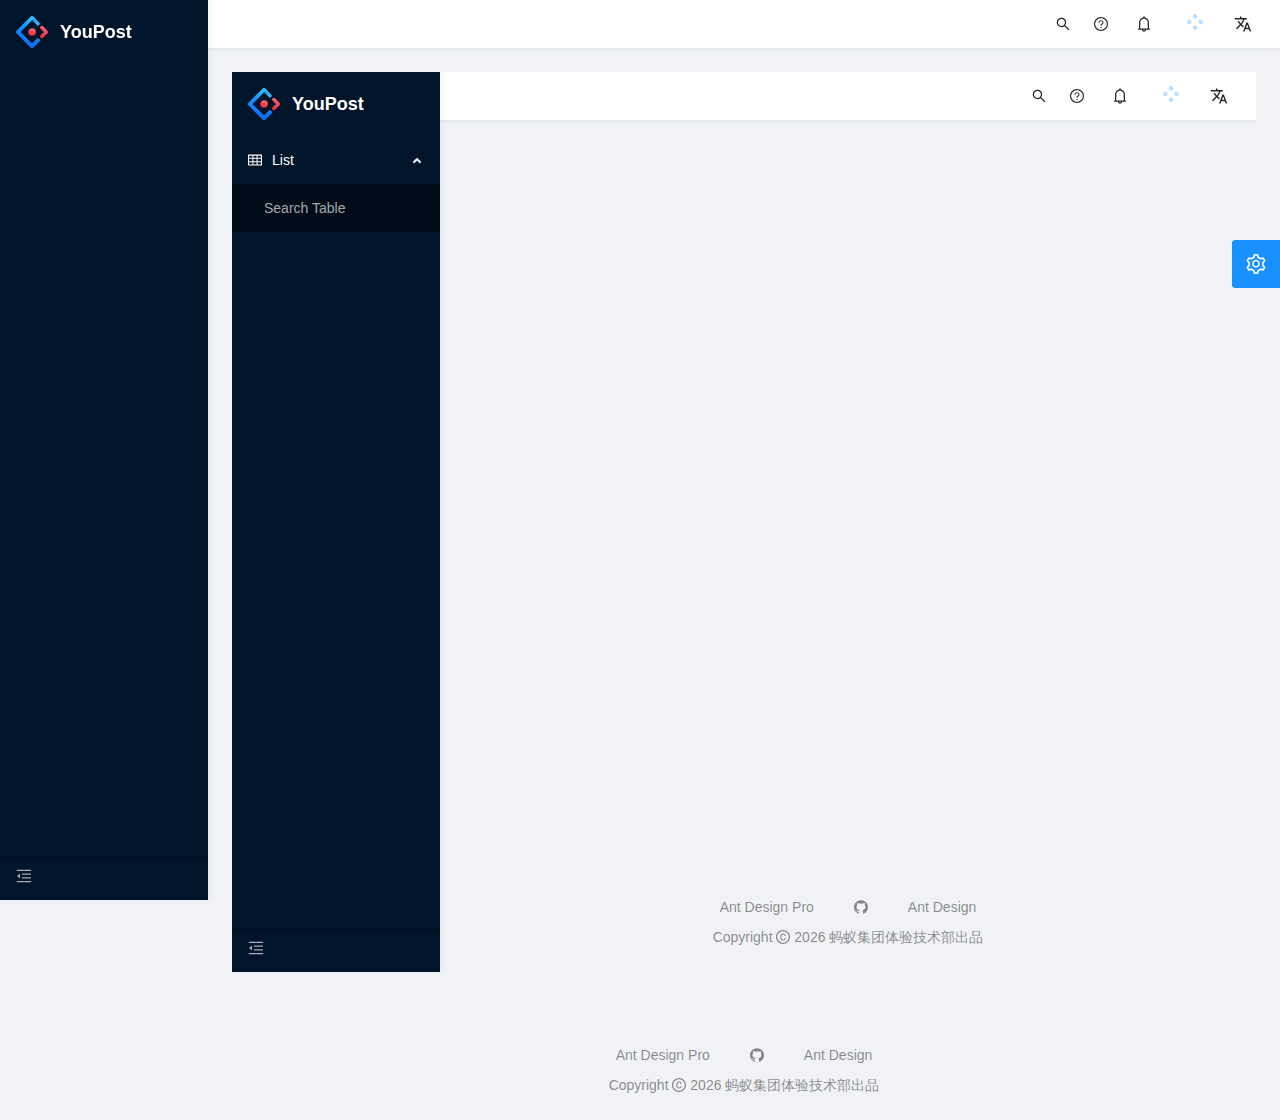
==== commit 125a1952: "save" ====
--- a/list/index.html
+++ b/list/index.html
@@ -221,6 +221,6 @@
       </div>
     </div>
 
-    <script src="/umi.8137ad1a.js"></script>
+    <script src="/umi.a15e8193.js"></script>
   </body>
 </html>
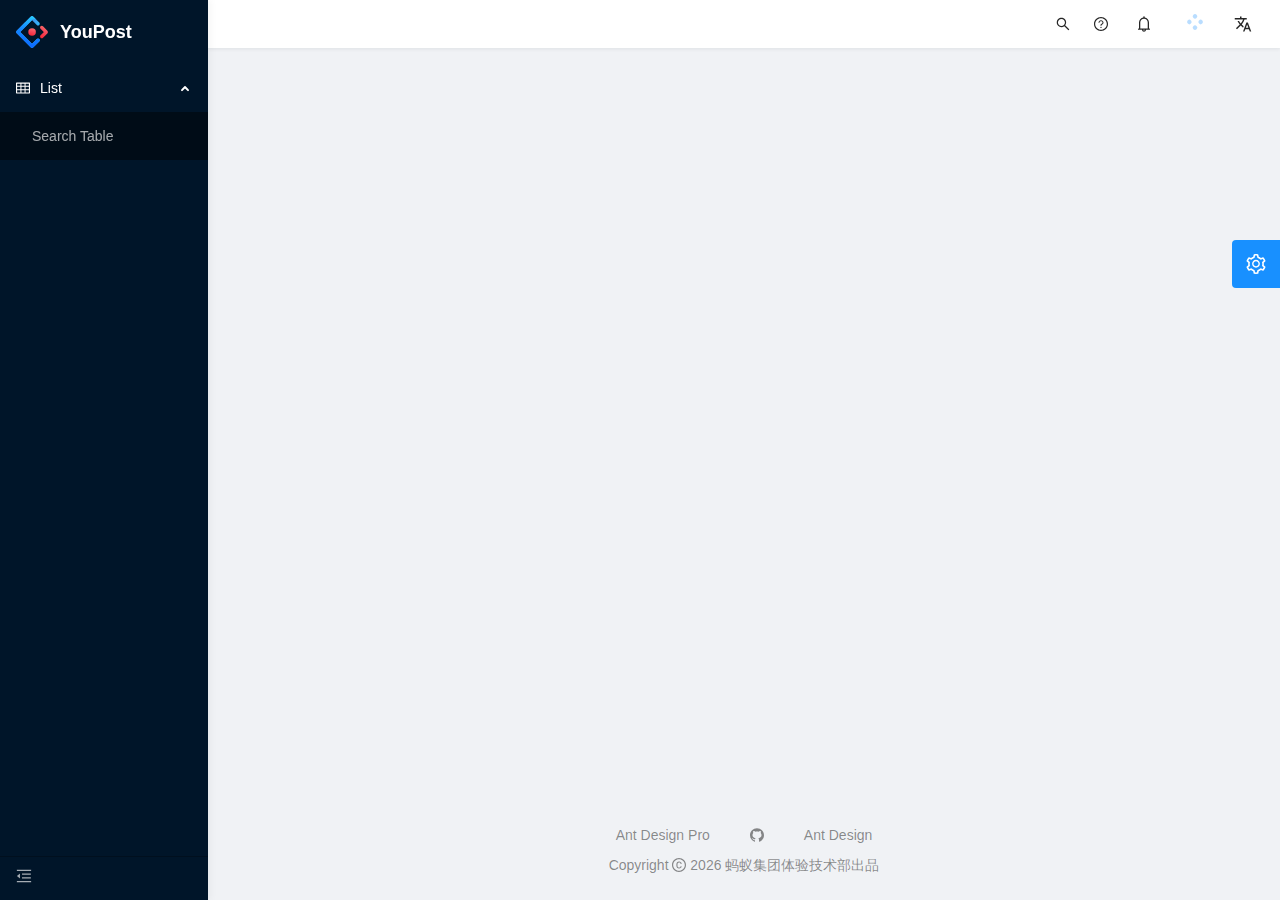
==== commit 92ce71c3: "save" ====
--- a/list/index.html
+++ b/list/index.html
@@ -221,6 +221,6 @@
       </div>
     </div>
 
-    <script src="/umi.a15e8193.js"></script>
+    <script src="/umi.6c4e9a10.js"></script>
   </body>
 </html>
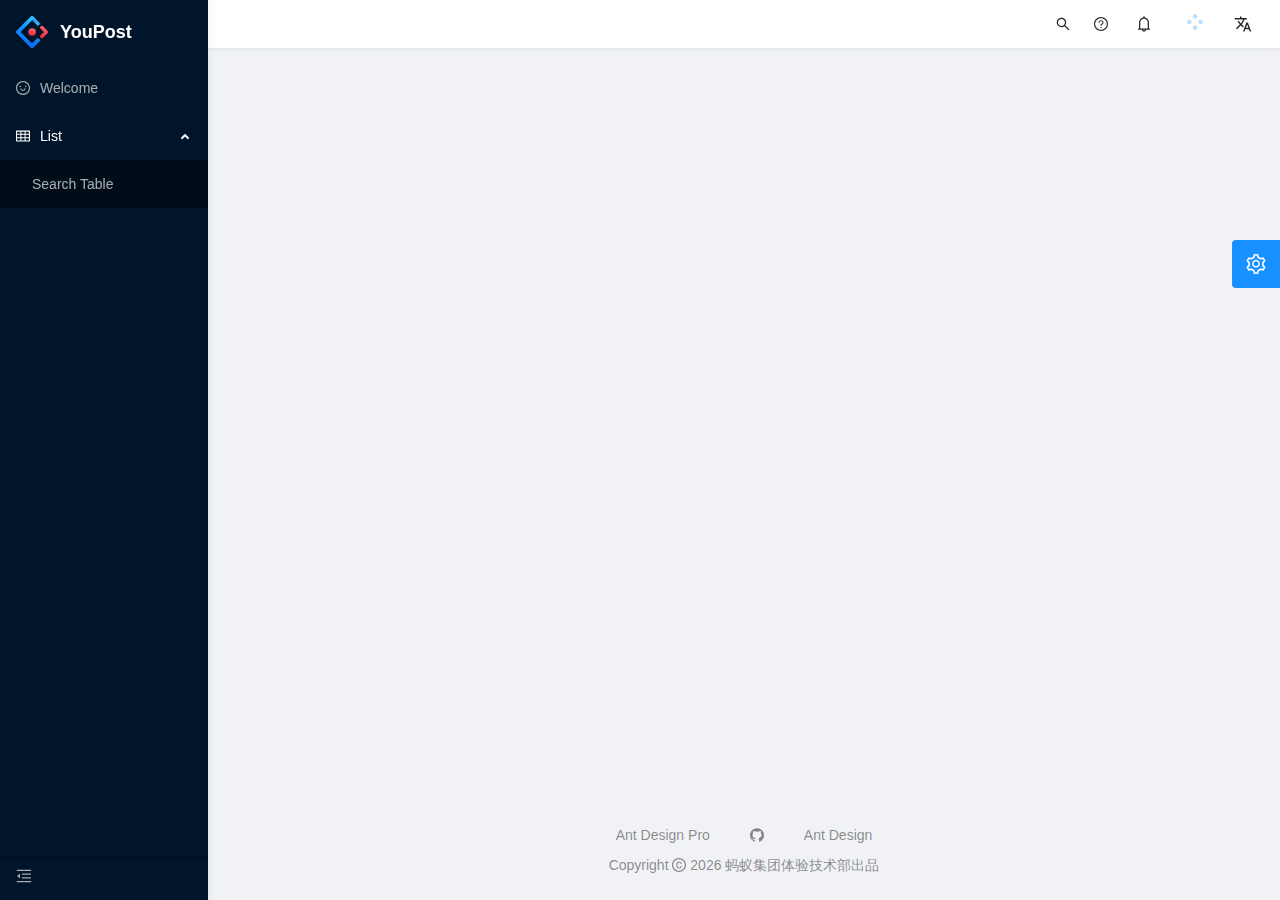
==== commit 62e74b51: "save" ====
--- a/list/index.html
+++ b/list/index.html
@@ -221,6 +221,6 @@
       </div>
     </div>
 
-    <script src="/umi.6c4e9a10.js"></script>
+    <script src="/umi.97df721c.js"></script>
   </body>
 </html>
